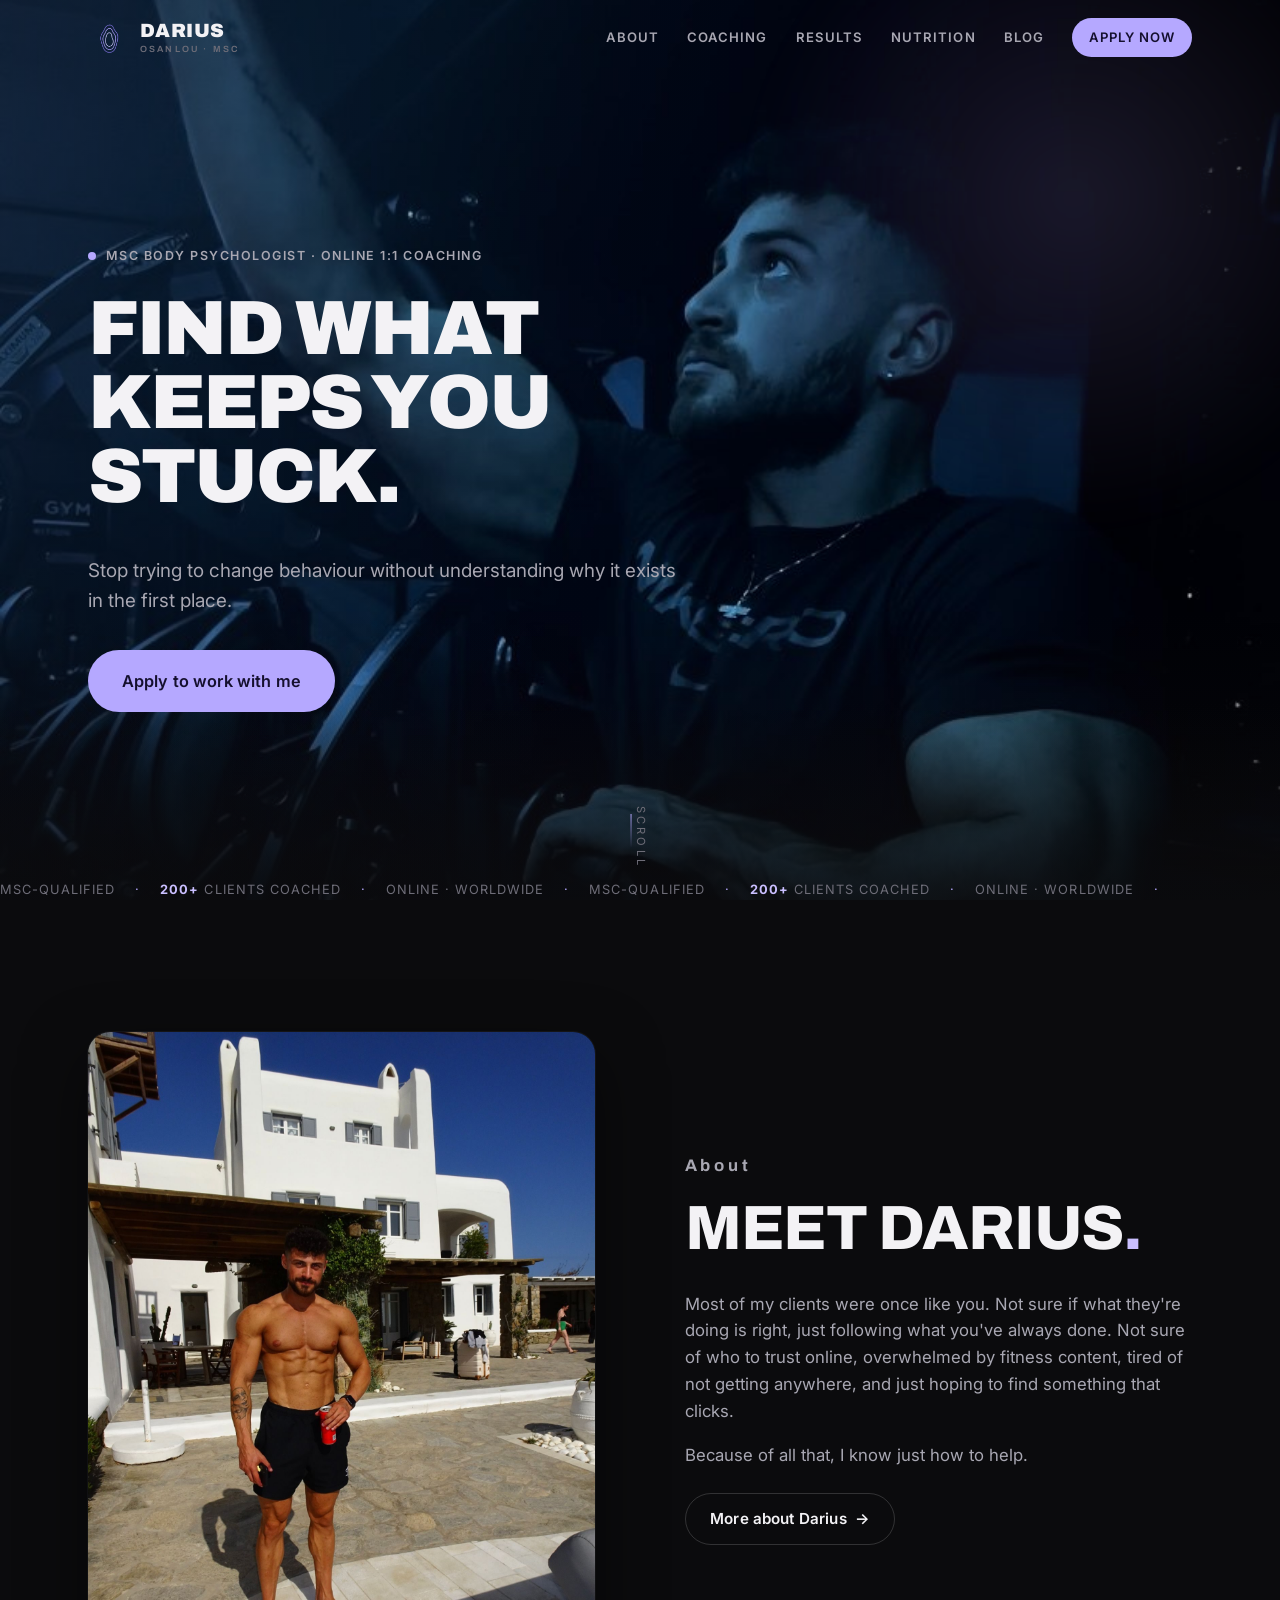
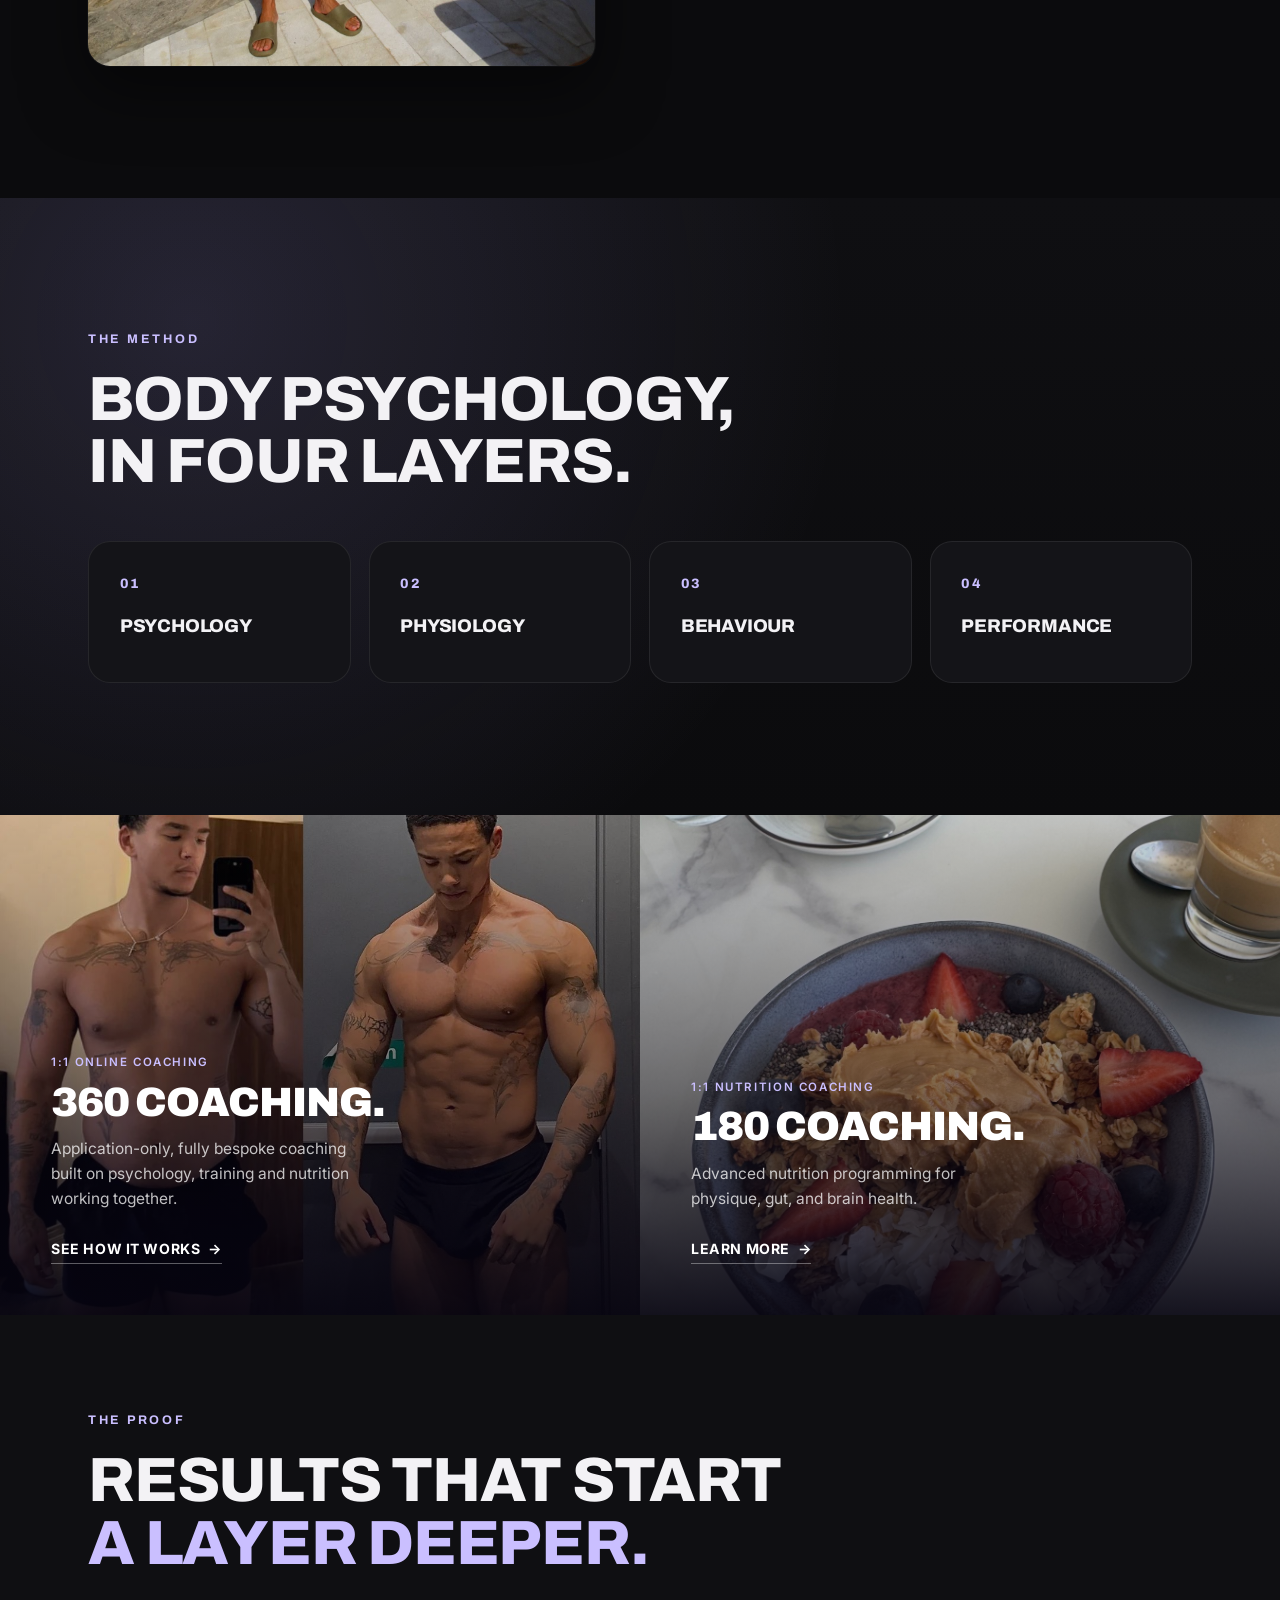
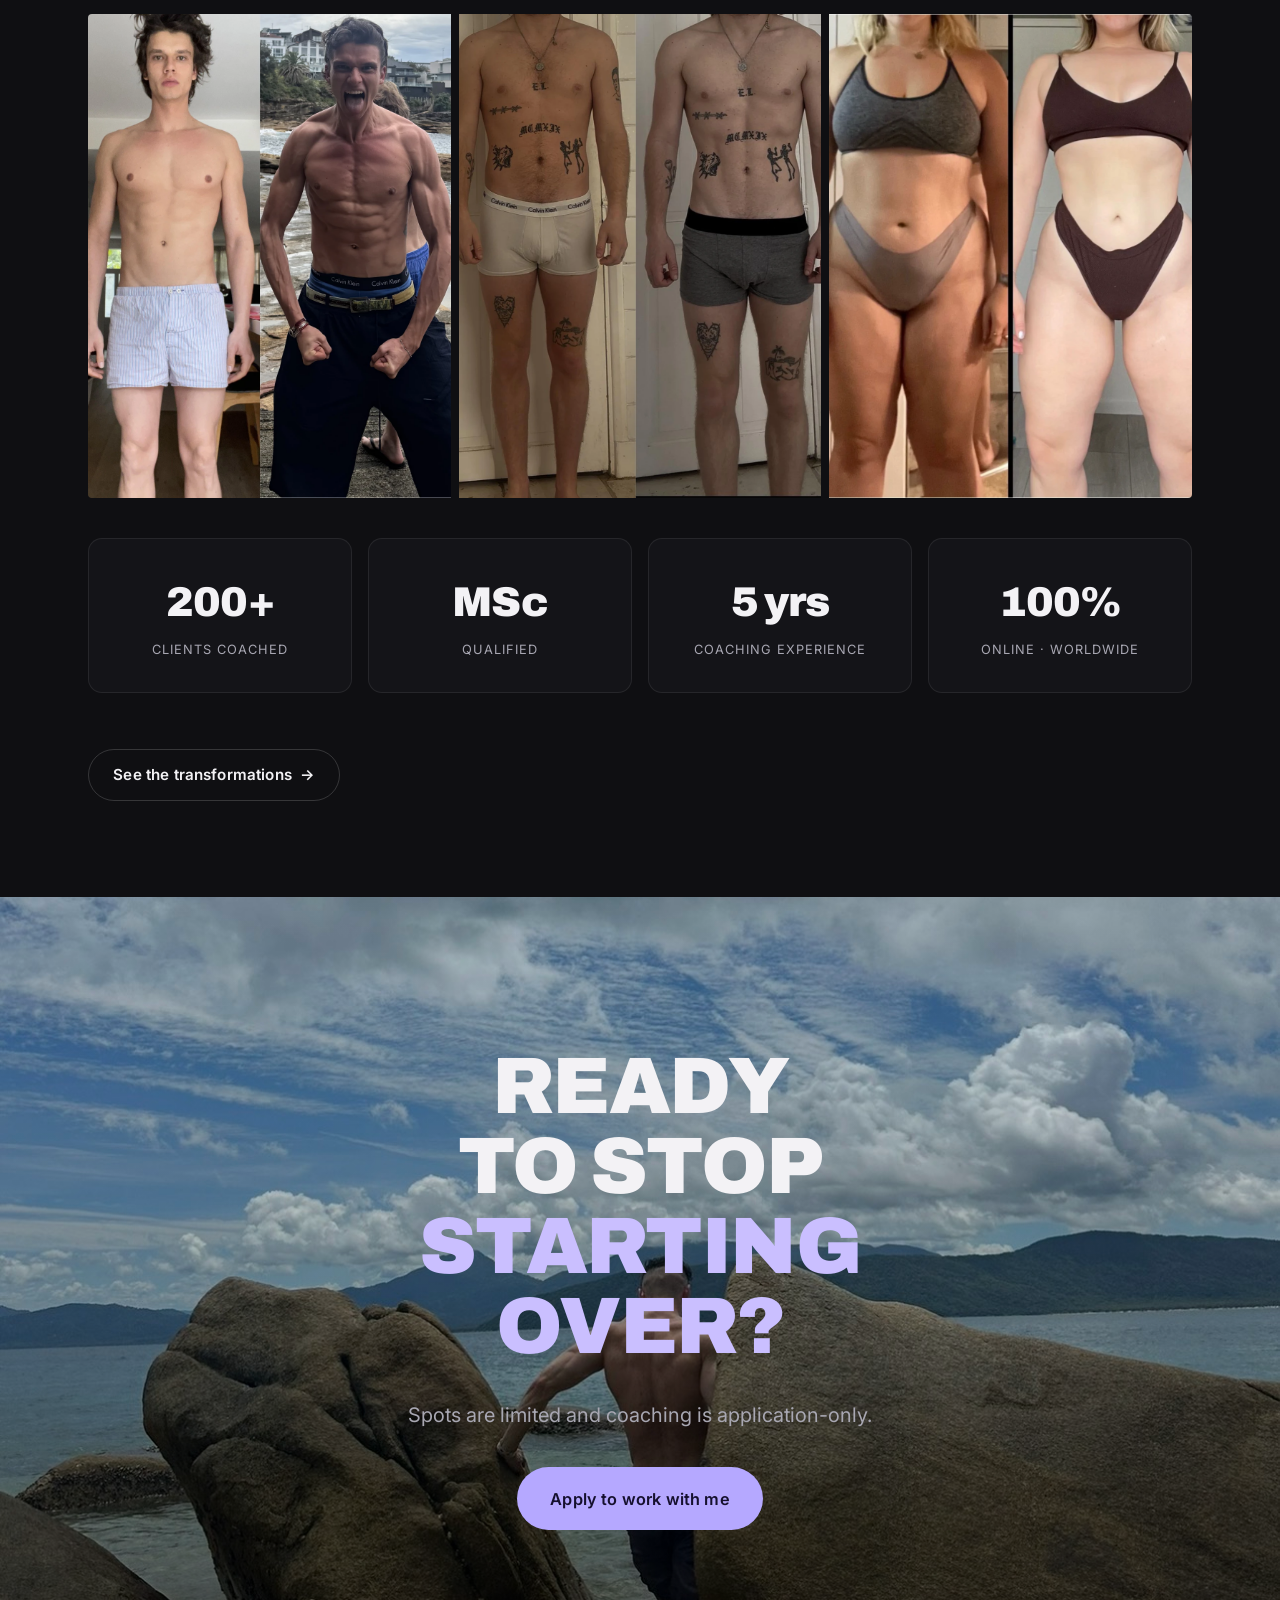
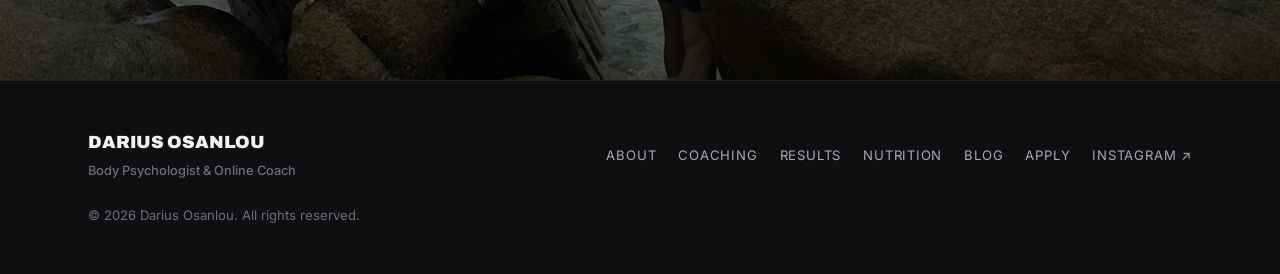
==== index.html @ dd1dae74 "Remove 1.1x scale on hero image to reduce pixelation on desktop" ====
<!DOCTYPE html>
<html lang="en">
<head>
  <meta charset="UTF-8" />
  <meta name="viewport" content="width=device-width, initial-scale=1.0" />
  <title>Darius Osanlou · Body Psychologist &amp; Online Coach</title>
  <meta name="description" content="MSc body psychologist and online 1:1 coach. Stop fighting your body and build one that lasts, using the science of why you do what you do." />
  <link rel="canonical" href="https://www.dariusosanlou.com/" />
  <meta property="og:title" content="Darius Osanlou · Body Psychologist &amp; Online Coach" />
  <meta property="og:description" content="Stop fighting your body. Build one that lasts, with the science of why you do what you do." />
  <meta property="og:type" content="website" />
  <meta property="og:image" content="assets/og-image.jpg" />
  <meta name="theme-color" content="#0b0b0d" />
  <link rel="icon" href="assets/favicon.svg" type="image/svg+xml" />
  <link rel="preconnect" href="https://fonts.googleapis.com" />
  <link rel="preconnect" href="https://fonts.gstatic.com" crossorigin />
  <link href="https://fonts.googleapis.com/css2?family=Archivo:wght@500;600;700;800;900&family=Inter:wght@400;500;600;700&display=swap" rel="stylesheet" />
  <link rel="stylesheet" href="css/styles.css?v=27" />
  <script type="application/ld+json">
  {
    "@context": "https://schema.org",
    "@graph": [
      {
        "@type": "Person",
        "@id": "https://www.dariusosanlou.com/#person",
        "name": "Darius Osanlou",
        "jobTitle": "Body Psychologist & Online Coach",
        "description": "MSc body psychologist and 1:1 online coach combining psychology, training, nutrition and behaviour change to deliver lasting physical transformation.",
        "url": "https://www.dariusosanlou.com/about",
        "image": "https://www.dariusosanlou.com/assets/coaching-portrait.jpg",
        "sameAs": [
          "https://www.instagram.com/darius_osanlou/"
        ],
        "knowsAbout": ["Body Psychology", "Behaviour Change Coaching", "Nutrition Coaching", "Strength Training", "Affective Disorders"],
        "hasCredential": [
          {
            "@type": "EducationalOccupationalCredential",
            "credentialCategory": "degree",
            "name": "MSc Affective Disorders (Distinction)",
            "recognizedBy": {
              "@type": "CollegeOrUniversity",
              "name": "King's College London"
            }
          },
          {
            "@type": "EducationalOccupationalCredential",
            "credentialCategory": "degree",
            "name": "BSc Psychology (2:1)",
            "recognizedBy": {
              "@type": "CollegeOrUniversity",
              "name": "Nottingham Trent University"
            }
          }
        ]
      },
      {
        "@type": "Organization",
        "@id": "https://www.dariusosanlou.com/#organisation",
        "name": "Darius Osanlou",
        "url": "https://www.dariusosanlou.com",
        "logo": "https://www.dariusosanlou.com/assets/favicon.svg",
        "founder": { "@id": "https://www.dariusosanlou.com/#person" },
        "description": "Online 1:1 coaching combining body psychology, training and nutrition. Application-only. Available worldwide.",
        "sameAs": [
          "https://www.instagram.com/darius_osanlou/"
        ],
        "areaServed": {
          "@type": "Place",
          "name": "Worldwide"
        }
      }
    ]
  }
  </script>
  <script src="js/analytics.js"></script>
  <script async src="https://www.googletagmanager.com/gtag/js?id=G-ZBSDD0F71P"></script>
</head>
<body>

  <!-- NAV -->
  <header class="nav" id="nav">
    <div class="container nav__inner">
      <a href="index.html" class="nav__logo"><img src="assets/motif.png" aria-hidden="true" style="width:42px; height:42px; object-fit:contain; opacity:0.92;"><span class="nav__logo-text">DARIUS<span class="nav__logo-sub">OSANLOU · MSc</span></span></a>
      <nav class="nav__links" id="navLinks">

        <a href="about.html">About</a>
        <a href="coaching.html">Coaching</a>
        <a href="results.html">Results</a>
        <a href="nutrition-coaching.html">Nutrition</a>
        <a href="blog/index.html">Blog</a>
        <a href="apply.html" class="btn btn--sm nav__cta">Apply now</a>
      </nav>
      <button class="nav__toggle" id="navToggle" aria-label="Toggle menu" aria-expanded="false"><span></span><span></span><span></span></button>
    </div>
  </header>

  <!-- HERO -->
  <section class="hero" id="top">
    <div class="hero__bg" aria-hidden="true">
      <img src="assets/coaching-band.jpg" alt="" style="width:100%; height:100%; object-fit:cover; object-position:center 30%;" />
      <div class="hero__video-overlay"></div>
    </div>
    <div class="container hero__inner">
      <div class="hero__copy reveal">
        <p class="eyebrow"><span class="eyebrow__dot"></span>MSc Body Psychologist · Online 1:1 Coaching</p>
        <h1 class="hero__title"><span class="hero__line">Find what</span><span class="hero__line"> keeps</span><span class="hero__line"> you</span><span class="hero__line"> stuck.</span></h1>
        <p class="hero__sub">Stop trying to change behaviour without understanding why it exists in the first place.</p>
        <div class="hero__cta">
          <a href="apply.html" class="btn btn--lg">Apply to work with me</a>
        </div>
        <ul class="hero__trust">
          <li>MSc-qualified</li>
          <li><span>200+</span> clients coached</li>
          <li>Online · worldwide</li>
        </ul>
      </div>
    </div>
    <div class="hero__trust-marquee" aria-hidden="true">
      <div class="hero__trust-track">
        <span>MSc-Qualified</span><span class="trust-sep">·</span>
        <span><b>200+</b> clients coached</span><span class="trust-sep">·</span>
        <span>Online · Worldwide</span><span class="trust-sep">·</span>
        <span>MSc-Qualified</span><span class="trust-sep">·</span>
        <span><b>200+</b> clients coached</span><span class="trust-sep">·</span>
        <span>Online · Worldwide</span><span class="trust-sep">·</span>
      </div>
    </div>
    <a href="#coaching" class="hero__scroll" aria-label="Scroll down">Scroll</a>
  </section>


  <!-- ABOUT TEASER -->
  <section class="section">
    <div class="container about__grid about__grid--featured">
      <div class="about__media reveal">
        <img src="assets/darius-mykonos.jpg" alt="Darius Osanlou" class="about-video" style="aspect-ratio:4/5; object-fit:cover; object-position:center top; box-shadow: 0 24px 64px rgba(0,0,0,0.5), 0 0 0 1px rgba(255,255,255,0.05);" />
      </div>
      <div class="about__copy reveal">
        <p class="section__kicker">About</p>
        <h2 class="section__title">Meet Darius<span class="grad">.</span></h2>
        <p>Most of my clients were once like you. Not sure if what they're doing is right, just following what you've always done. Not sure of who to trust online, overwhelmed by fitness content, tired of not getting anywhere, and just hoping to find something that clicks.</p>
        <p>Because of all that, I know just how to help.</p>
        <div style="margin-top:24px;"><a href="about.html" class="btn btn--ghost">More about Darius <span aria-hidden="true">→</span></a></div>
      </div>
    </div>
  </section>


  <!-- METHOD TEASER -->
  <section class="section" style="position:relative; overflow:hidden; background:radial-gradient(circle at 15% 20%, rgba(181,168,255,0.14), transparent 55%), linear-gradient(180deg, var(--bg-2), var(--bg));">
    <div class="container" style="position:relative; z-index:1;">
      <p class="section__kicker reveal">The Method</p>
      <h2 class="section__title reveal">Body psychology, in four layers.</h2>
      <div class="cards" style="margin-top:48px;">
        <article class="card reveal"><span class="card__num">01</span><h3>Psychology</h3></article>
        <article class="card reveal"><span class="card__num">02</span><h3>Physiology</h3></article>
        <article class="card reveal"><span class="card__num">03</span><h3>Behaviour</h3></article>
        <article class="card reveal"><span class="card__num">04</span><h3>Performance</h3></article>
      </div>
    </div>
  </section>

  <!-- SERVICES SPLIT -->
  <div class="services-split" id="coaching" aria-label="Services">

    <a href="coaching.html" class="service-card">
      <div class="service-card__bg" style="background-image:url('assets/coaching-card.jpg'); background-position:center center;"></div>
      <div class="service-card__overlay"></div>
      <div class="service-card__content">
        <span class="service-card__kicker">1:1 Online Coaching</span>
        <h2 class="service-card__title">360 coaching.</h2>
        <p class="service-card__desc">Application-only, fully bespoke coaching built on psychology, training and nutrition working together.</p>
        <span class="service-card__cta">See how it works <span aria-hidden="true">→</span></span>
      </div>
    </a>

    <a href="nutrition-coaching.html" class="service-card">
      <!-- Replace about-band.jpg with a food or nutrition lifestyle photo when available -->
      <div class="service-card__bg" style="background-image:url('assets/nutrition-band.jpg'); background-position: center 40%;"></div>
      <div class="service-card__overlay"></div>
      <div class="service-card__content">
        <span class="service-card__kicker">1:1 Nutrition Coaching</span>
        <h2 class="service-card__title">180 coaching.</h2>
        <p class="service-card__desc">Advanced nutrition programming for physique, gut, and brain health.</p>
        <span class="service-card__cta">Learn more <span aria-hidden="true">→</span></span>
      </div>
    </a>

  </div>

  <!-- RESULTS TEASER -->
  <section class="section section--tight" style="background:var(--bg-2);">
    <div class="container">
      <p class="section__kicker reveal">The Proof</p>
      <h2 class="section__title reveal">Results that start <span class="grad">a layer deeper.</span></h2>
      <div class="reveal" style="display:grid; grid-template-columns:repeat(3,1fr); gap:8px; margin-top:40px; margin-bottom:40px; border-radius:4px; overflow:hidden;">
        <img src="assets/result-2.webp" alt="Client transformation" style="width:100%; aspect-ratio:3/4; object-fit:cover; display:block;" loading="lazy" />
        <img src="assets/result-7.webp" alt="Client transformation" style="width:100%; aspect-ratio:3/4; object-fit:cover; display:block;" loading="lazy" />
        <img src="assets/result-10.webp" alt="Client transformation" style="width:100%; aspect-ratio:3/4; object-fit:cover; display:block;" loading="lazy" />
      </div>
      <div class="stats reveal">
        <div class="stat"><span class="stat__num">200+</span><span class="stat__label">Clients coached</span></div>
        <div class="stat"><span class="stat__num">MSc</span><span class="stat__label">Qualified</span></div>
        <div class="stat"><span class="stat__num">5 yrs</span><span class="stat__label">Coaching experience</span></div>
        <div class="stat"><span class="stat__num">100%</span><span class="stat__label">Online · worldwide</span></div>
      </div>
      <div class="reveal"><a href="results.html" class="btn btn--ghost">See the transformations <span aria-hidden="true">→</span></a></div>
    </div>
  </section>

  <!-- FINAL CTA -->
  <section class="cta" id="apply-cta" style="position:relative; overflow:hidden; background:none;">
    <div aria-hidden="true" style="position:absolute; inset:0; background-image:url('assets/darius-rocks.jpg'); background-size:cover; background-position:center 40%;"></div>
    <div aria-hidden="true" style="position:absolute; inset:0; background:linear-gradient(to top, rgba(0,0,0,0.55) 0%, rgba(0,0,0,0.15) 50%, rgba(0,0,0,0.05) 100%);"></div>
    <div class="container cta__inner reveal" style="position:relative; z-index:1;">
      <h2 class="cta__title">Ready to stop <span class="grad">starting over?</span></h2>
      <p class="cta__sub">Spots are limited and coaching is application-only.</p>
      <a href="apply.html" class="btn btn--lg">Apply to work with me</a>
    </div>
  </section>

  <!-- FOOTER -->
  <footer class="footer">
    <div class="container footer__inner">
      <div class="footer__brand">DARIUS OSANLOU<span>Body Psychologist &amp; Online Coach</span></div>
      <nav class="footer__links">
        <a href="about.html">About</a>
        <a href="coaching.html">Coaching</a>
        <a href="results.html">Results</a>
        <a href="nutrition-coaching.html">Nutrition</a>
        <a href="blog/index.html">Blog</a>
        <a href="apply.html">Apply</a>
        <a href="https://www.instagram.com/darius_osanlou/" target="_blank" rel="noopener noreferrer">Instagram ↗</a>
      </nav>
      <p class="footer__copy">© <span id="year">2026</span> Darius Osanlou. All rights reserved.</p>
    </div>
  </footer>

  <script src="js/main.js"></script>

  <!-- Mobile sticky CTA -->
  <div class="mobile-cta">
    <a href="apply.html" class="btn btn--lg">Apply to work with me</a>
  </div>
</body>
</html>
---- css/styles.css ----
/* =========================================================
   Darius Osanlou. Body Psychologist & Online Coach.
   Dark, editorial, premium. Restrained periwinkle-lilac accent.
   (Colour cues from mattroberts.co.uk + bicepsandbanter.co.uk:
    near-monochrome dark, bold uppercase type, full-bleed photography.)
   ========================================================= */

:root {
  /* Palette: deep near-black, near-monochrome */
  --bg: #0b0b0d;
  --bg-2: #0f0f12;
  --surface: #141418;
  --surface-2: #1b1b21;
  --text: #f3f2f5;
  --text-dim: #a8a7b2;
  --muted: #6e6d78;
  --border: rgba(255, 255, 255, 0.08);
  --border-strong: rgba(255, 255, 255, 0.16);

  /* Accent: light periwinkle-lilac (Darius's brand purple), used sparingly */
  --accent: #b5a8ff;
  --accent-bright: #cabfff;
  --accent-deep: #8170e0;
  --accent-ink: #15102e;   /* dark text on light-lilac surfaces */
  --glow: rgba(181, 168, 255, 0.16);

  /* Type */
  --display: "Archivo", system-ui, sans-serif;
  --body: "Inter", system-ui, sans-serif;

  /* Layout */
  --container: 1200px;
  --gutter: clamp(20px, 5vw, 48px);
  --radius: 14px;
  --radius-lg: 22px;
  --nav-h: 76px;
}

/* ---------- Reset ---------- */
*, *::before, *::after { box-sizing: border-box; margin: 0; padding: 0; }
html { scroll-behavior: smooth; -webkit-text-size-adjust: 100%; }
body {
  font-family: var(--body);
  background: var(--bg);
  color: var(--text);
  line-height: 1.6;
  -webkit-font-smoothing: antialiased;
  overflow-x: hidden;
}
img { max-width: 100%; display: block; }
a { color: inherit; text-decoration: none; }
ul, ol { list-style: none; }
em { font-style: italic; color: var(--text); }
::selection { background: var(--accent); color: var(--accent-ink); }

/* ---------- Utilities ---------- */
.container { width: 100%; max-width: var(--container); margin-inline: auto; padding-inline: var(--gutter); }

/* Accent highlight: solid lilac, NOT a gradient (kept deliberately rare) */
.accent { color: var(--accent-bright); }
.grad { color: var(--accent-bright); }

.strike { position: relative; color: var(--text-dim); white-space: nowrap; }
.strike::after {
  content: ""; position: absolute; left: -2%; right: -2%; top: 54%; height: 0.07em;
  background: var(--accent); transform: rotate(-2.5deg);
}

/* ---------- Buttons ---------- */
.btn {
  display: inline-flex; align-items: center; justify-content: center; gap: 0.55em;
  font-family: var(--body); font-weight: 600; font-size: 0.95rem; letter-spacing: 0.01em;
  color: var(--accent-ink); background: var(--accent);
  padding: 0.85em 1.6em; border-radius: 999px; border: 1px solid transparent;
  cursor: pointer; transition: transform .18s ease, background .2s ease, color .2s ease, border-color .2s ease;
}
.btn:hover { transform: translateY(-2px); background: var(--accent-bright); }
.btn--lg { font-size: 1.02rem; padding: 1.05em 2em; }
.btn--sm { padding: 0.6em 1.2em; font-size: 0.85rem; }
.btn--ghost { background: transparent; border-color: var(--border-strong); color: var(--text); }
.btn--ghost:hover { background: transparent; border-color: var(--accent); color: var(--accent-bright); }

/* ---------- Reveal animation ---------- */
.reveal { opacity: 0; transform: translateY(22px); transition: opacity .7s ease, transform .7s cubic-bezier(.2,.7,.2,1); }
.reveal.is-visible { opacity: 1; transform: none; }
@media (prefers-reduced-motion: reduce) {
  .reveal { opacity: 1; transform: none; transition: none; }
  html { scroll-behavior: auto; }
}

/* ---------- Section primitives ---------- */
.section { padding-block: clamp(72px, 11vw, 132px); position: relative; }
.section--tight { padding-block: clamp(56px, 8vw, 96px); }
.section__kicker {
  font-family: var(--display); font-weight: 700; font-size: 0.78rem; letter-spacing: 0.22em;
  text-transform: uppercase; color: var(--accent-bright); margin-bottom: 18px;
}
.section__title {
  font-family: var(--display); font-weight: 800; line-height: 1.0; letter-spacing: -0.02em;
  text-transform: uppercase;
  font-size: clamp(2rem, 6vw, 3.9rem); text-wrap: balance; margin-bottom: 0.5em;
}
.section__intro { max-width: 60ch; color: var(--text-dim); font-size: clamp(1.02rem, 2vw, 1.18rem); }

/* =========================================================
   NAV
   ========================================================= */
.nav {
  position: fixed; inset: 0 0 auto 0; z-index: 100; height: var(--nav-h);
  display: flex; align-items: center;
  transition: background .3s ease, border-color .3s ease, backdrop-filter .3s ease;
  border-bottom: 1px solid transparent;
}
.nav.is-stuck {
  background: rgba(11, 11, 13, 0.72); backdrop-filter: blur(14px) saturate(140%);
  border-bottom-color: var(--border);
}
.nav__inner { display: flex; align-items: center; justify-content: space-between; width: 100%; }
.nav__logo {
  font-family: var(--display); font-weight: 900; font-size: 1.2rem; letter-spacing: 0.02em;
  text-transform: uppercase; display: flex; flex-direction: row; align-items: center; gap: 10px; line-height: 1;
}
.nav__logo-text { display: flex; flex-direction: column; }
.nav__logo-sub { font-size: 0.56rem; font-weight: 600; letter-spacing: 0.24em; color: var(--muted); margin-top: 5px; }
.nav__links { display: flex; align-items: center; gap: clamp(16px, 2.2vw, 32px); }
.nav__links a {
  font-size: 0.82rem; font-weight: 600; letter-spacing: 0.08em; text-transform: uppercase;
  color: var(--text-dim); transition: color .2s ease;
}
.nav__links a:hover { color: var(--text); }
.nav__links a[aria-current="page"] { color: var(--accent-bright); }
.nav__cta { color: var(--accent-ink) !important; }
.nav__cta[aria-current="page"] { color: var(--accent-ink) !important; }
.nav__toggle { display: none; flex-direction: column; gap: 5px; background: none; border: 0; cursor: pointer; padding: 8px; }
.nav__toggle span { width: 26px; height: 2px; background: var(--text); transition: transform .3s ease, opacity .3s ease; }
.nav.is-open .nav__toggle span:nth-child(1) { transform: translateY(7px) rotate(45deg); }
.nav.is-open .nav__toggle span:nth-child(2) { opacity: 0; }
.nav.is-open .nav__toggle span:nth-child(3) { transform: translateY(-7px) rotate(-45deg); }

/* =========================================================
   HERO (home)
   ========================================================= */
.hero { position: relative; min-height: 100svh; display: flex; align-items: flex-start; padding-top: calc(var(--nav-h) + clamp(48px, 7vw, 96px)); overflow: hidden; }
.hero__bg { position: absolute; inset: 0; z-index: 0; }
.hero__bg::before {
  content: ""; position: absolute; width: 60vw; height: 60vw; max-width: 720px; max-height: 720px;
  top: -18%; right: -12%; border-radius: 50%;
  background: radial-gradient(circle, rgba(181,168,255,0.14), transparent 64%);
  filter: blur(20px);
}
.hero__bg::after {
  content: ""; position: absolute; inset: 0;
  background: linear-gradient(180deg, transparent 78%, rgba(11,11,13,0.75));
}
.hero__inner {
  position: relative; z-index: 1;
  display: grid; grid-template-columns: 1.15fr 0.85fr; gap: clamp(32px, 5vw, 64px); align-items: center;
  padding-block: clamp(40px, 6vw, 80px);
}
.eyebrow { display: inline-flex; align-items: center; gap: 10px; font-size: 0.78rem; font-weight: 600;
  letter-spacing: 0.12em; color: var(--text-dim); text-transform: uppercase; margin-bottom: 26px; }
.eyebrow__dot { width: 8px; height: 8px; border-radius: 50%; background: var(--accent); }
.hero__title {
  font-family: var(--display); font-weight: 900; letter-spacing: -0.025em; line-height: 0.96;
  text-transform: uppercase;
  font-size: clamp(2.3rem, 6vw, 5rem); text-wrap: balance; margin-bottom: 0.55em;
}
.hero__sub { max-width: 52ch; color: var(--text-dim); font-size: clamp(1.02rem, 1.6vw, 1.18rem); margin-bottom: 34px; text-transform: none; }
.hero__cta { display: flex; flex-wrap: wrap; gap: 14px; margin-bottom: 38px; }
.hero__trust {
  display: flex; flex-wrap: wrap; gap: 14px 26px; align-items: center;
  font-size: 0.82rem; color: var(--muted); text-transform: uppercase; letter-spacing: 0.08em;
}
.hero__trust li { display: flex; align-items: center; gap: 8px; }
.hero__trust span { color: var(--accent-bright); font-weight: 700; }
.hero__scroll {
  position: absolute; bottom: 22px; left: 50%; transform: translateX(-50%); z-index: 2;
  font-size: 0.7rem; letter-spacing: 0.28em; text-transform: uppercase; color: var(--muted);
  writing-mode: vertical-rl; padding: 10px;
}
.hero__scroll::after { content: ""; display: block; width: 1px; height: 34px; margin: 8px auto 0; background: linear-gradient(var(--accent), transparent); }

/* =========================================================
   PAGE HERO (inner pages)
   ========================================================= */
.page-hero { position: relative; overflow: hidden; padding-top: calc(var(--nav-h) + clamp(56px, 9vw, 104px)); padding-bottom: clamp(40px, 6vw, 80px); }
.page-hero::before {
  content: ""; position: absolute; width: 52vw; height: 52vw; max-width: 640px; max-height: 640px;
  top: -22%; right: -10%; border-radius: 50%;
  background: radial-gradient(circle, rgba(181,168,255,0.12), transparent 64%); filter: blur(16px);
}
.page-hero__inner { position: relative; z-index: 1; max-width: 22ch; }
.page-hero--wide .page-hero__inner { max-width: 18ch; }
.page-hero h1 {
  font-family: var(--display); font-weight: 900; text-transform: uppercase; letter-spacing: -0.025em; line-height: 0.95;
  font-size: clamp(2.6rem, 8vw, 6rem); margin-bottom: 0.3em; text-wrap: balance;
}
.page-hero__lead { max-width: 58ch; color: var(--text-dim); font-size: clamp(1.05rem, 2vw, 1.28rem); }

/* =========================================================
   FULL-BLEED IMAGE BAND (editorial photography)
   ========================================================= */
.band-image { position: relative; width: 100%; aspect-ratio: 16/7; min-height: 280px; overflow: hidden; }
.band-image img { width: 100%; height: 100%; object-fit: cover; object-position: center 50%; display: block; }
.band-image .img-slot { height: 100%; border-radius: 0; border-left: 0; border-right: 0; }
@media (max-width: 700px) { .band-image { aspect-ratio: 4/3; } }

/* Liam photo */
.about__liam-photo { float: right; width: 160px; border-radius: var(--radius); opacity: 0.88; box-shadow: 0 8px 28px rgba(0,0,0,0.5); margin: 4px 0 12px 20px; }
@media (max-width: 600px) { .about__liam-photo { width: 120px; } }

/* =========================================================
   IMAGE SLOTS (placeholders until real assets dropped in)
   ========================================================= */
.img-slot {
  position: relative; min-width: 0; width: 100%; border-radius: var(--radius-lg); overflow: hidden;
  background: linear-gradient(135deg, var(--surface), var(--bg-2));
  border: 1px dashed var(--border-strong);
  display: grid; place-items: center; min-height: 220px;
  background-size: cover; background-position: center;
}
.img-slot::before {
  content: ""; position: absolute; inset: 0;
  background: radial-gradient(circle at 72% 22%, rgba(181,168,255,0.12), transparent 62%);
  pointer-events: none;
}
.img-slot__label { position: relative; text-align: center; color: var(--text-dim); font-size: 0.85rem; line-height: 1.5; padding: 16px; }
.img-slot__label code { display: inline-block; margin-top: 6px; font-size: 0.78rem; color: var(--accent-bright);
  background: rgba(181,168,255,0.12); padding: 3px 8px; border-radius: 6px; }
.img-slot--hero { aspect-ratio: 4/5; min-height: 380px; box-shadow: 0 40px 80px -34px rgba(0,0,0,0.7), 0 0 0 1px var(--border); }
.img-slot--coaching { aspect-ratio: 5/4; min-height: 300px; }
.img-slot--about { aspect-ratio: 4/5; min-height: 420px; }
.img-slot--result { aspect-ratio: 3/4; min-height: 260px; border-radius: var(--radius); }

/* =========================================================
   MARQUEE
   ========================================================= */
.marquee { overflow: hidden; border-block: 1px solid var(--border); background: var(--bg-2); padding-block: 20px; }
.marquee__track { display: flex; gap: 28px; align-items: center; width: max-content; animation: scroll 30s linear infinite; }
.marquee__track span { font-family: var(--display); font-weight: 800; font-size: clamp(1.1rem, 2.4vw, 1.7rem);
  text-transform: uppercase; letter-spacing: 0.01em; color: var(--text); white-space: nowrap; }
.marquee__track .dot { color: var(--accent); }
@keyframes scroll { to { transform: translateX(-50%); } }
@media (prefers-reduced-motion: reduce) { .marquee__track { animation: none; } }

/* Trust marquee — absolutely positioned at elbow level on both desktop and mobile */
.hero__trust { display: none; }
.hero__trust-marquee { display: block; overflow: hidden; position: absolute; left: 0; right: 0; bottom: 0; margin-top: 0; }
.hero__trust-track {
  display: flex; gap: 20px; align-items: center; width: max-content;
  animation: scroll 16s linear infinite;
  font-size: 0.8rem; color: var(--muted); text-transform: uppercase; letter-spacing: 0.08em; white-space: nowrap;
}
.hero__trust-track b { color: var(--accent-bright); font-weight: 700; }
.hero__trust-track .trust-sep { color: var(--accent); }
.mobile-cta { display: none; }

/* =========================================================
   PROBLEM
   ========================================================= */
.problem__grid { display: grid; grid-template-columns: 1.4fr 1fr; gap: clamp(32px, 5vw, 72px); align-items: start; margin-top: 14px; }
.problem__lead p { font-size: clamp(1.1rem, 2vw, 1.4rem); color: var(--text); margin-bottom: 1em; max-width: 42ch; text-transform: none; }
.problem__lead strong { color: var(--text); }
.problem__myths { display: flex; flex-direction: column; gap: 12px; padding: clamp(24px, 3vw, 34px);
  background: var(--surface); border: 1px solid var(--border); border-radius: var(--radius-lg); }
.problem__myths li { display: flex; align-items: center; gap: 14px; font-weight: 500; color: var(--text-dim);
  padding-block: 10px; border-bottom: 1px solid var(--border); }
.problem__myths li:last-child { border-bottom: 0; }
.problem__myths span { color: var(--accent-bright); font-weight: 800; font-size: 1.05rem; }

/* =========================================================
   METHOD: cards
   ========================================================= */
.cards { display: grid; grid-template-columns: repeat(4, 1fr); gap: 18px; }
.cards--3 { grid-template-columns: repeat(3, 1fr); }
.card {
  position: relative; padding: clamp(24px, 2.4vw, 34px); background: var(--surface);
  border: 1px solid var(--border); border-radius: var(--radius-lg); overflow: hidden;
  transition: transform .25s ease, border-color .25s ease, background .25s ease;
}
.card::before { content: ""; position: absolute; inset: 0; border-radius: inherit; padding: 1px;
  background: linear-gradient(160deg, var(--accent), transparent 42%);
  -webkit-mask: linear-gradient(#000 0 0) content-box, linear-gradient(#000 0 0);
  -webkit-mask-composite: xor; mask-composite: exclude; opacity: 0; transition: opacity .25s ease; }
.card:hover { transform: translateY(-6px); border-color: transparent; background: var(--surface-2); }
.card:hover::before { opacity: 1; }
.card__num { font-family: var(--display); font-weight: 800; font-size: 0.85rem; color: var(--accent-bright);
  letter-spacing: 0.1em; display: block; margin-bottom: 18px; }
.card h3 { font-family: var(--display); font-weight: 800; font-size: 1.15rem; margin-bottom: 10px; letter-spacing: -0.01em; text-transform: uppercase; }
.card p { color: var(--text-dim); font-size: 0.98rem; }

/* =========================================================
   COACHING / OFFER
   ========================================================= */
.coaching__head { display: grid; grid-template-columns: 1.1fr 0.9fr; gap: clamp(32px, 5vw, 64px); align-items: center; margin-bottom: clamp(40px, 5vw, 64px); }
.coaching__body { display: grid; grid-template-columns: 1fr 1fr; gap: clamp(28px, 4vw, 56px); }
.coaching__includes h3, .coaching__how h3 {
  font-family: var(--display); font-weight: 800; font-size: 1.25rem; margin-bottom: 22px; text-transform: uppercase;
  padding-bottom: 14px; border-bottom: 1px solid var(--border);
}
.ticklist li { position: relative; padding: 12px 0 12px 34px; color: var(--text-dim); border-bottom: 1px solid var(--border); text-wrap: pretty; }
.ticklist li:last-child { border-bottom: 0; }
.ticklist li::before { content: "✓"; position: absolute; left: 0; top: 11px; width: 22px; height: 22px;
  display: grid; place-items: center; font-size: 0.72rem; font-weight: 800; color: var(--accent-ink);
  background: var(--accent); border-radius: 50%; }
.steps { display: flex; flex-direction: column; gap: 18px; }
.steps li { display: flex; gap: 16px; align-items: flex-start; }
.steps li > span { flex: none; width: 40px; height: 40px; display: grid; place-items: center; border-radius: 50%;
  font-family: var(--display); font-weight: 800; color: var(--accent-bright);
  background: rgba(181,168,255,0.1); border: 1px solid var(--border-strong); }
.steps strong { display: block; font-size: 1.05rem; margin-bottom: 2px; }
.steps p { color: var(--text-dim); font-size: 0.95rem; text-transform: none; text-wrap: pretty; }
.coaching__cta {
  margin-top: clamp(40px, 5vw, 64px); display: flex; flex-wrap: wrap; gap: 28px; align-items: center; justify-content: space-between;
  padding: clamp(28px, 3.5vw, 44px); border-radius: var(--radius-lg);
  background: var(--surface); border: 1px solid var(--border-strong);
}
.coaching__price { display: flex; flex-direction: column; gap: 4px; }
.coaching__price-label { font-size: 0.74rem; letter-spacing: 0.18em; text-transform: uppercase; color: var(--muted); }
.coaching__price-value { font-family: var(--display); font-weight: 800; font-size: clamp(2rem, 4vw, 2.8rem); line-height: 1; }
.coaching__price-value span { font-size: 1rem; color: var(--text-dim); font-weight: 600; }
.coaching__price-note { font-size: 0.85rem; color: var(--accent-bright); margin-top: 6px; }

/* coaching why-section: text + portrait sidebar */
.coaching__why { display: grid; grid-template-columns: 1fr 0.7fr; gap: clamp(40px, 6vw, 80px); align-items: start; }
.coaching__why-photo { position: sticky; top: 100px; border-radius: var(--radius-lg); overflow: hidden; }
.coaching__why-photo img { width: 100%; height: auto; display: block; }
.coaching__comp { margin-top: 28px; border-radius: var(--radius); overflow: hidden; opacity: 0.9; }
.coaching__comp img { width: 100%; height: auto; display: block; }
.coaching__comp-caption { font-size: 0.78rem; color: var(--muted); letter-spacing: 0.1em; text-transform: uppercase; margin-top: 8px; }
@media (max-width: 860px) {
  .coaching__why { grid-template-columns: 1fr; }
  .coaching__why-photo { position: static; max-width: 340px; }
  .coaching__comp { max-width: 340px; }
}

/* who it's for / not for */
.fortwo { display: grid; grid-template-columns: 1fr 1fr; gap: 18px; margin-top: 18px; }
.fortwo > div { padding: clamp(24px, 3vw, 34px); background: var(--surface); border: 1px solid var(--border); border-radius: var(--radius-lg); }
.fortwo h3 { font-family: var(--display); font-weight: 800; text-transform: uppercase; font-size: 1.1rem; margin-bottom: 16px; }
.fortwo ul li { padding: 9px 0 9px 28px; position: relative; color: var(--text-dim); }
.fortwo ul li::before { position: absolute; left: 0; top: 8px; font-weight: 800; }
.fortwo .yes li::before { content: "✓"; color: var(--accent-bright); }
.fortwo .no li::before { content: "✕"; color: var(--muted); }

/* =========================================================
   RESULTS
   ========================================================= */
.stats { display: grid; grid-template-columns: repeat(4, 1fr); gap: 16px; margin: 40px 0 56px; }
.stat { padding: clamp(22px, 2.4vw, 32px); text-align: center; background: var(--surface);
  border: 1px solid var(--border); border-radius: var(--radius); }
.stat__num { font-family: var(--display); font-weight: 900; font-size: clamp(1.8rem, 4vw, 2.6rem); display: block;
  letter-spacing: -0.02em; color: var(--text); }
.stat__label { font-size: 0.8rem; color: var(--text-dim); text-transform: uppercase; letter-spacing: 0.08em; }
.transforms { display: grid; grid-template-columns: repeat(3, 1fr); gap: 18px; margin-bottom: 48px; }
.transform img { width: 100%; height: auto; border-radius: var(--radius); display: block; }
.transform figcaption { margin-top: 14px; font-size: 0.92rem; color: var(--text-dim); }
.testimonials { display: grid; grid-template-columns: 1fr 1fr; gap: 18px; }
.screenshots { display: grid; grid-template-columns: repeat(4, 1fr); gap: 16px; align-items: start; }
.screenshot-img { width: 100%; border-radius: var(--radius-lg); box-shadow: 0 8px 32px rgba(0,0,0,0.45); border: 1px solid var(--border); }
.testimonial { padding: clamp(26px, 3vw, 38px); background: var(--surface); border: 1px solid var(--border);
  border-radius: var(--radius-lg); position: relative; }
.testimonial::before { content: "\201C"; position: absolute; top: 6px; left: 20px; font-family: var(--display);
  font-size: 4rem; color: var(--accent); opacity: 0.28; line-height: 1; }
.testimonial p { font-size: 1.08rem; margin-bottom: 16px; position: relative; }
.testimonial cite { color: var(--accent-bright); font-style: normal; font-weight: 600; font-size: 0.9rem; }

/* =========================================================
   ABOUT
   ========================================================= */
.about__grid { display: grid; grid-template-columns: 0.85fr 1.15fr; gap: clamp(32px, 5vw, 72px); align-items: start; }
.about__grid--featured { grid-template-columns: 1fr 1fr; gap: clamp(48px, 7vw, 96px); align-items: center; }
.about__media { position: sticky; top: 100px; }
.about-video { width: 100%; aspect-ratio: 4/5; object-fit: cover; border-radius: var(--radius-lg); display: block; }
.about__copy p { color: var(--text-dim); margin-bottom: 1em; font-size: 1.05rem; max-width: 56ch; text-transform: none; }
.about__copy strong { color: var(--text); }
.about__liam { border-left: 3px solid var(--accent); padding-left: 20px; margin: 1.6em 0; }
.about__liam p { color: var(--text); }
.creds { margin-top: 24px; display: flex; flex-direction: column; gap: 10px; }
.creds li { position: relative; padding-left: 26px; color: var(--text); }
.creds li::before { content: ""; position: absolute; left: 0; top: 9px; width: 11px; height: 11px; border-radius: 50%; background: var(--accent); }

/* ---------- Credentials list ---------- */
.credentials { display: flex; flex-direction: column; margin-top: 12px; }
.credential {
  display: flex; align-items: baseline; justify-content: space-between; gap: 24px;
  padding: 20px 0; border-bottom: 1px solid var(--border);
}
.credentials li:first-child { border-top: 1px solid var(--border); }
.credential__left { display: flex; flex-direction: column; gap: 4px; }
.credential__qual {
  font-family: var(--display); font-weight: 700; font-size: 1.05rem;
  letter-spacing: -0.01em; color: var(--text); text-transform: uppercase;
}
.credential__inst { font-size: 0.9rem; color: var(--text-dim); }
.credential__grade {
  flex-shrink: 0; font-family: var(--display); font-weight: 700; font-size: 0.72rem;
  letter-spacing: 0.14em; text-transform: uppercase; color: var(--accent-bright);
  background: rgba(181,168,255,0.1); border: 1px solid rgba(181,168,255,0.22);
  padding: 4px 12px; border-radius: 999px; white-space: nowrap;
}
@media (max-width: 600px) {
  .credential { flex-direction: column; align-items: flex-start; gap: 10px; }
}

/* =========================================================
   FAQ
   ========================================================= */
.faq__list { margin-top: 36px; max-width: 820px; }
.faq__item { border-bottom: 1px solid var(--border); }
.faq__item summary { cursor: pointer; list-style: none; padding: 22px 44px 22px 0; position: relative;
  font-family: var(--display); font-weight: 700; font-size: clamp(1.05rem, 2vw, 1.3rem); text-transform: uppercase; letter-spacing: -0.01em; }
.faq__item summary::-webkit-details-marker { display: none; }
.faq__item summary::after { content: "+"; position: absolute; right: 4px; top: 50%; transform: translateY(-50%);
  font-size: 1.6rem; color: var(--accent-bright); transition: transform .25s ease; }
.faq__item[open] summary::after { transform: translateY(-50%) rotate(45deg); }
.faq__item p { color: var(--text-dim); padding-bottom: 22px; max-width: 68ch; text-transform: none; }

/* =========================================================
   APPLY FORM
   ========================================================= */
.applyform { display: grid; grid-template-columns: 1fr 1fr; gap: clamp(28px, 4vw, 56px); margin-top: 8px; }
.applyform__intro p { color: var(--text-dim); margin-bottom: 1em; font-size: 1.05rem; max-width: 46ch; text-transform: none; }
.field { display: flex; flex-direction: column; gap: 8px; margin-bottom: 18px; }
.field label { font-size: 0.82rem; text-transform: uppercase; letter-spacing: 0.08em; color: var(--text-dim); }
.field input, .field textarea, .field select {
  font-family: var(--body); font-size: 1rem; color: var(--text); background: var(--surface);
  border: 1px solid var(--border-strong); border-radius: 12px; padding: 0.85em 1em; width: 100%;
  transition: border-color .2s ease;
}
.field input:focus, .field textarea:focus, .field select:focus { outline: none; border-color: var(--accent); }
.field textarea { resize: vertical; min-height: 120px; }
.form-note { font-size: 0.85rem; color: var(--muted); margin-top: 8px; }

/* =========================================================
   FINAL CTA
   ========================================================= */
.cta { padding-block: clamp(80px, 12vw, 150px); position: relative; overflow: hidden;
  background: radial-gradient(circle at 50% -10%, rgba(129,112,224,0.16), transparent 55%), var(--bg); text-align: center; }
.cta__inner { max-width: 760px; }
.cta__title { font-family: var(--display); font-weight: 900; letter-spacing: -0.02em; line-height: 1.0; text-transform: uppercase;
  font-size: clamp(2.4rem, 7vw, 5rem); margin-bottom: 0.4em; text-wrap: balance; }
.cta__sub { color: var(--text-dim); font-size: clamp(1.05rem, 2vw, 1.25rem); max-width: 52ch; margin: 0 auto 36px; }
.cta__alt { margin-top: 22px; color: var(--muted); font-size: 0.95rem; }
.cta__alt a { color: var(--accent-bright); font-weight: 600; }

/* =========================================================
   FOOTER
   ========================================================= */
.footer { background: var(--bg-2); border-top: 1px solid var(--border); padding-block: 48px; }
.footer__inner { display: flex; flex-wrap: wrap; gap: 24px; align-items: center; justify-content: space-between; }
.footer__brand { font-family: var(--display); font-weight: 900; font-size: 1.1rem; text-transform: uppercase; display: flex; flex-direction: column; }
.footer__brand span { font-family: var(--body); font-weight: 500; font-size: 0.8rem; color: var(--muted); margin-top: 4px; text-transform: none; }
.footer__links { display: flex; flex-wrap: wrap; gap: 22px; }
.footer__links a { font-size: 0.82rem; color: var(--text-dim); text-transform: uppercase; letter-spacing: 0.06em; transition: color .2s; }
.footer__links a:hover { color: var(--accent-bright); }
.footer__copy { font-size: 0.82rem; color: var(--muted); width: 100%; }

/* =========================================================
   BLOG
   ========================================================= */
.blog-grid { display: grid; grid-template-columns: repeat(3, 1fr); gap: 28px; }
.blog-card { background: var(--surface); border: 1px solid var(--border); border-radius: 12px; padding: 28px; display: flex; flex-direction: column; gap: 12px; transition: border-color .2s; overflow: hidden; }
.blog-card__thumb { margin: -28px -28px 16px -28px; aspect-ratio: 16/9; overflow: hidden; }
.blog-card__thumb img { width: 100%; height: 100%; object-fit: cover; display: block; transition: transform .4s ease; }
.blog-card:hover .blog-card__thumb img { transform: scale(1.03); }
.blog-card:hover { border-color: var(--border-strong); }
.blog-card__meta { display: flex; align-items: center; gap: 12px; }
.blog-card__cat { font-size: 0.72rem; font-weight: 700; text-transform: uppercase; letter-spacing: 0.12em; color: var(--accent-bright); background: rgba(181,168,255,0.1); border: 1px solid rgba(181,168,255,0.22); padding: 3px 10px; border-radius: 999px; }
.blog-card__date { font-size: 0.78rem; color: var(--muted); }
.blog-card__title { font-family: var(--display); font-weight: 800; font-size: 1.1rem; line-height: 1.25; letter-spacing: -0.02em; }
.blog-card__title a { color: var(--text); text-decoration: none; }
.blog-card__title a:hover { color: var(--accent-bright); }
.blog-card__excerpt { font-size: 0.9rem; color: var(--text-dim); line-height: 1.6; flex: 1; }
.blog-card__link { font-size: 0.85rem; font-weight: 600; color: var(--accent-bright); text-decoration: none; margin-top: auto; }
.blog-card__link:hover { text-decoration: underline; }
.blog-empty { grid-column: 1 / -1; padding: 60px 0; text-align: center; color: var(--text-dim); font-size: 1rem; }
.blog-empty a { color: var(--accent-bright); }

/* =========================================================
   ARTICLE
   ========================================================= */
.article-meta { display: flex; align-items: center; gap: 10px; flex-wrap: wrap; }
.article-meta__author { font-weight: 600; font-size: 0.9rem; color: var(--text); }
.article-meta__sep { color: var(--muted); }
.article-meta__date, .article-meta__read { font-size: 0.85rem; color: var(--text-dim); }
.article-body { max-width: 68ch; }
.article-lead { font-size: 1.2rem; line-height: 1.7; color: var(--text); font-weight: 500; margin-bottom: 2rem; }
.article-body h2 { font-family: var(--display); font-weight: 800; font-size: 1.4rem; letter-spacing: -0.02em; color: var(--text); margin: 2.5rem 0 1rem; }
.article-body p { font-size: 1rem; line-height: 1.8; color: var(--text-dim); margin-bottom: 1.2rem; }
.article-body p:last-child { margin-bottom: 0; }
.article-author { display: flex; gap: 24px; align-items: flex-start; padding: 32px; background: var(--surface); border: 1px solid var(--border); border-radius: 12px; }
.article-author__photo { width: 72px; height: 72px; border-radius: 50%; object-fit: cover; flex-shrink: 0; }
.article-author__copy { display: flex; flex-direction: column; gap: 8px; }
.article-author__copy strong { font-size: 0.95rem; color: var(--text); }
.article-author__copy p { font-size: 0.88rem; color: var(--text-dim); line-height: 1.6; margin: 0; }
.article-author__copy a { font-size: 0.85rem; }
@media (max-width: 600px) {
  .article-author { flex-direction: column; }
  .article-lead { font-size: 1.05rem; }
  .article-body h2 { font-size: 1.2rem; }
  .blog-grid { grid-template-columns: 1fr; }
}

/* =========================================================
   RESPONSIVE
   ========================================================= */
@media (max-width: 900px) {
  .nav__links {
    position: fixed; inset: var(--nav-h) 0 auto 0; flex-direction: column; align-items: flex-start;
    gap: 0; padding: 16px var(--gutter) 28px; background: rgba(11,11,13,0.97); backdrop-filter: blur(14px);
    border-bottom: 1px solid var(--border); transform: translateY(-120%); transition: transform .35s cubic-bezier(.2,.7,.2,1);
    visibility: hidden;
  }
  .nav.is-open .nav__links { transform: translateY(0); visibility: visible; }
  .nav__links a { width: 100%; padding: 15px 0; border-bottom: 1px solid var(--border); font-size: 0.95rem; }
  .nav__cta { margin-top: 14px; align-self: stretch; justify-content: center; border-bottom: 0 !important; }
  .nav__toggle { display: flex; }

  .hero__inner { grid-template-columns: 1fr; }
  .hero__media { order: -1; max-width: 420px; }
  .hero__scroll { display: none; }

  .problem__grid { grid-template-columns: 1fr; }
  .cards, .cards--3 { grid-template-columns: repeat(2, 1fr); }
  .coaching__head, .coaching__body { grid-template-columns: 1fr; }
  .fortwo { grid-template-columns: 1fr; }
  .about__grid { grid-template-columns: 1fr; }
  .about__grid--featured { grid-template-columns: 1fr; }
  .about__media { position: static; max-width: 380px; }
  .about__grid--featured .about__media { max-width: none; }
  .about-video { aspect-ratio: 4/5; }
  .stats { grid-template-columns: repeat(2, 1fr); }
  .transforms { grid-template-columns: repeat(2, 1fr); }
  .testimonials { grid-template-columns: 1fr; }
  .screenshots { grid-template-columns: repeat(2, 1fr); }
  .applyform { grid-template-columns: 1fr; }
  .coaching__cta { flex-direction: column; align-items: stretch; text-align: center; }
  .coaching__cta .btn { width: 100%; }
}

@media (max-width: 520px) {
  /* Hero: full-screen image, content pinned to bottom */
  .hero { min-height: 85svh; align-items: flex-start; padding-top: calc(var(--nav-h) + 32px); padding-bottom: 52px; }
  .hero__bg::after { background: linear-gradient(180deg, transparent 55%, rgba(11,11,13,0.5) 85%, rgba(11,11,13,0.75) 100%); }
  .hero .hero__bg img { object-position: center 30% !important; }
  .hero__inner { padding-block: 0; min-width: 0; }
  .hero__copy { text-align: left; min-width: 0; }
  .eyebrow { font-size: 0.65rem; letter-spacing: 0.07em; }
  .hero__title { text-wrap: unset; overflow-wrap: break-word; font-size: clamp(1.75rem, 8.5vw, 2.3rem); }
  .hero__line { display: block; }
  .hero__sub { font-size: 0.95rem; max-width: 100%; overflow-wrap: break-word; }

  .cards, .cards--3 { grid-template-columns: 1fr; }
  .transforms { grid-template-columns: 1fr; }
  .stats { grid-template-columns: 1fr 1fr; }
  .screenshots { grid-template-columns: repeat(2, 1fr); }

  .hero__cta { display: none; }
  .hero__trust { display: none; }
  .hero__trust-marquee { display: block; position: absolute; left: 0; right: 0; bottom: 0; margin-top: 0; }

  .mobile-cta {
    display: block;
    position: fixed; bottom: 0; left: 0; right: 0;
    padding: 12px 16px;
    padding-bottom: calc(12px + env(safe-area-inset-bottom));
    background: rgba(11,11,13,0.88);
    backdrop-filter: blur(16px);
    -webkit-backdrop-filter: blur(16px);
    border-top: 1px solid var(--border);
    z-index: 200;
  }
  .mobile-cta .btn { display: block; width: 100%; text-align: center; }

  /* Typography */
  .section__title { overflow-wrap: break-word; }
  .page-hero h1 { font-size: clamp(1.9rem, 8vw, 6rem); overflow-wrap: break-word; }
  .service-card__title { font-size: 1.7rem; }

  /* Footer */
  .footer__links { gap: 14px; }
}

/* =========================================================
   HERO — VIDEO BACKGROUND + PORTRAIT
   ========================================================= */
.hero__video {
  position: absolute; inset: 0; width: 100%; height: 100%;
  object-fit: cover; opacity: 0.13; pointer-events: none;
}
.hero__video-overlay {
  position: absolute; inset: 0;
  background: linear-gradient(105deg, rgba(11,11,13,0.55) 0%, transparent 50%),
              linear-gradient(180deg, transparent 68%, rgba(11,11,13,0.6) 100%);
}
.hero__portrait {
  width: 100%; border-radius: var(--radius-lg);
  box-shadow: 0 40px 80px -34px rgba(0,0,0,0.7), 0 0 0 1px var(--border);
  aspect-ratio: 4/5; object-fit: cover; object-position: center top; display: block;
}

/* =========================================================
   PULL QUOTE
   ========================================================= */
.pull-quote {
  background: var(--surface);
  border-top: 1px solid var(--border);
  border-bottom: 1px solid var(--border);
  padding: clamp(60px, 10vw, 112px) 0;
  text-align: center;
  position: relative;
  overflow: hidden;
}
.pull-quote::before {
  content: "\201C";
  position: absolute; top: -0.06em; left: 50%; transform: translateX(-50%);
  font-family: var(--display); font-size: clamp(10rem, 24vw, 20rem);
  color: var(--accent); opacity: 0.06; line-height: 1;
  pointer-events: none; user-select: none;
}
.pull-quote__text {
  font-family: var(--display); font-weight: 800;
  font-size: clamp(1.5rem, 3.2vw, 2.6rem);
  color: var(--text); max-width: 22ch; margin: 0 auto;
  line-height: 1.18; letter-spacing: -0.025em;
  position: relative; text-wrap: balance;
}
.pull-quote__attr {
  margin-top: 28px; font-size: 0.82rem; color: var(--accent-bright);
  letter-spacing: 0.12em; text-transform: uppercase; font-weight: 600;
  position: relative;
}

/* =========================================================
   SERVICES SPLIT
   ========================================================= */
.services-split { display: grid; grid-template-columns: 1fr 1fr; }
.service-card {
  position: relative; overflow: hidden;
  min-height: 500px; display: flex; align-items: flex-end;
  padding: clamp(32px, 4vw, 56px);
  text-decoration: none; color: inherit;
}
.service-card__bg {
  position: absolute; inset: 0;
  background-size: cover; background-position: center;
  transition: transform 0.7s cubic-bezier(.2,.7,.2,1);
}
.service-card:hover .service-card__bg { transform: scale(1.04); }
.service-card__overlay {
  position: absolute; inset: 0;
  background: linear-gradient(to top,
    rgba(6,4,16,0.93) 0%,
    rgba(6,4,16,0.52) 45%,
    rgba(6,4,16,0.14) 100%);
}
.service-card__content { position: relative; z-index: 1; }
.service-card__kicker {
  font-size: 0.72rem; letter-spacing: 0.14em; text-transform: uppercase;
  color: var(--accent-bright); margin-bottom: 10px; font-weight: 600; display: block;
}
.service-card__title {
  font-family: var(--display); font-weight: 900;
  font-size: clamp(1.7rem, 3.2vw, 2.6rem);
  color: #fff; line-height: 1.02; letter-spacing: -0.025em;
  margin-bottom: 14px; text-transform: uppercase;
}
.service-card__desc {
  font-size: 0.97rem; color: rgba(255,255,255,0.75);
  max-width: 32ch; margin-bottom: 24px; line-height: 1.6;
}
.service-card__cta {
  display: inline-flex; align-items: center; gap: 8px;
  font-size: 0.88rem; font-weight: 700; color: #fff;
  letter-spacing: 0.04em; text-transform: uppercase;
  border-bottom: 1px solid rgba(255,255,255,0.35); padding-bottom: 3px;
  transition: border-color .2s, color .2s;
}
.service-card:hover .service-card__cta { border-color: var(--accent-bright); color: var(--accent-bright); }
@media (max-width: 700px) {
  .services-split { grid-template-columns: 1fr; }
  .service-card { min-height: 380px; }
}
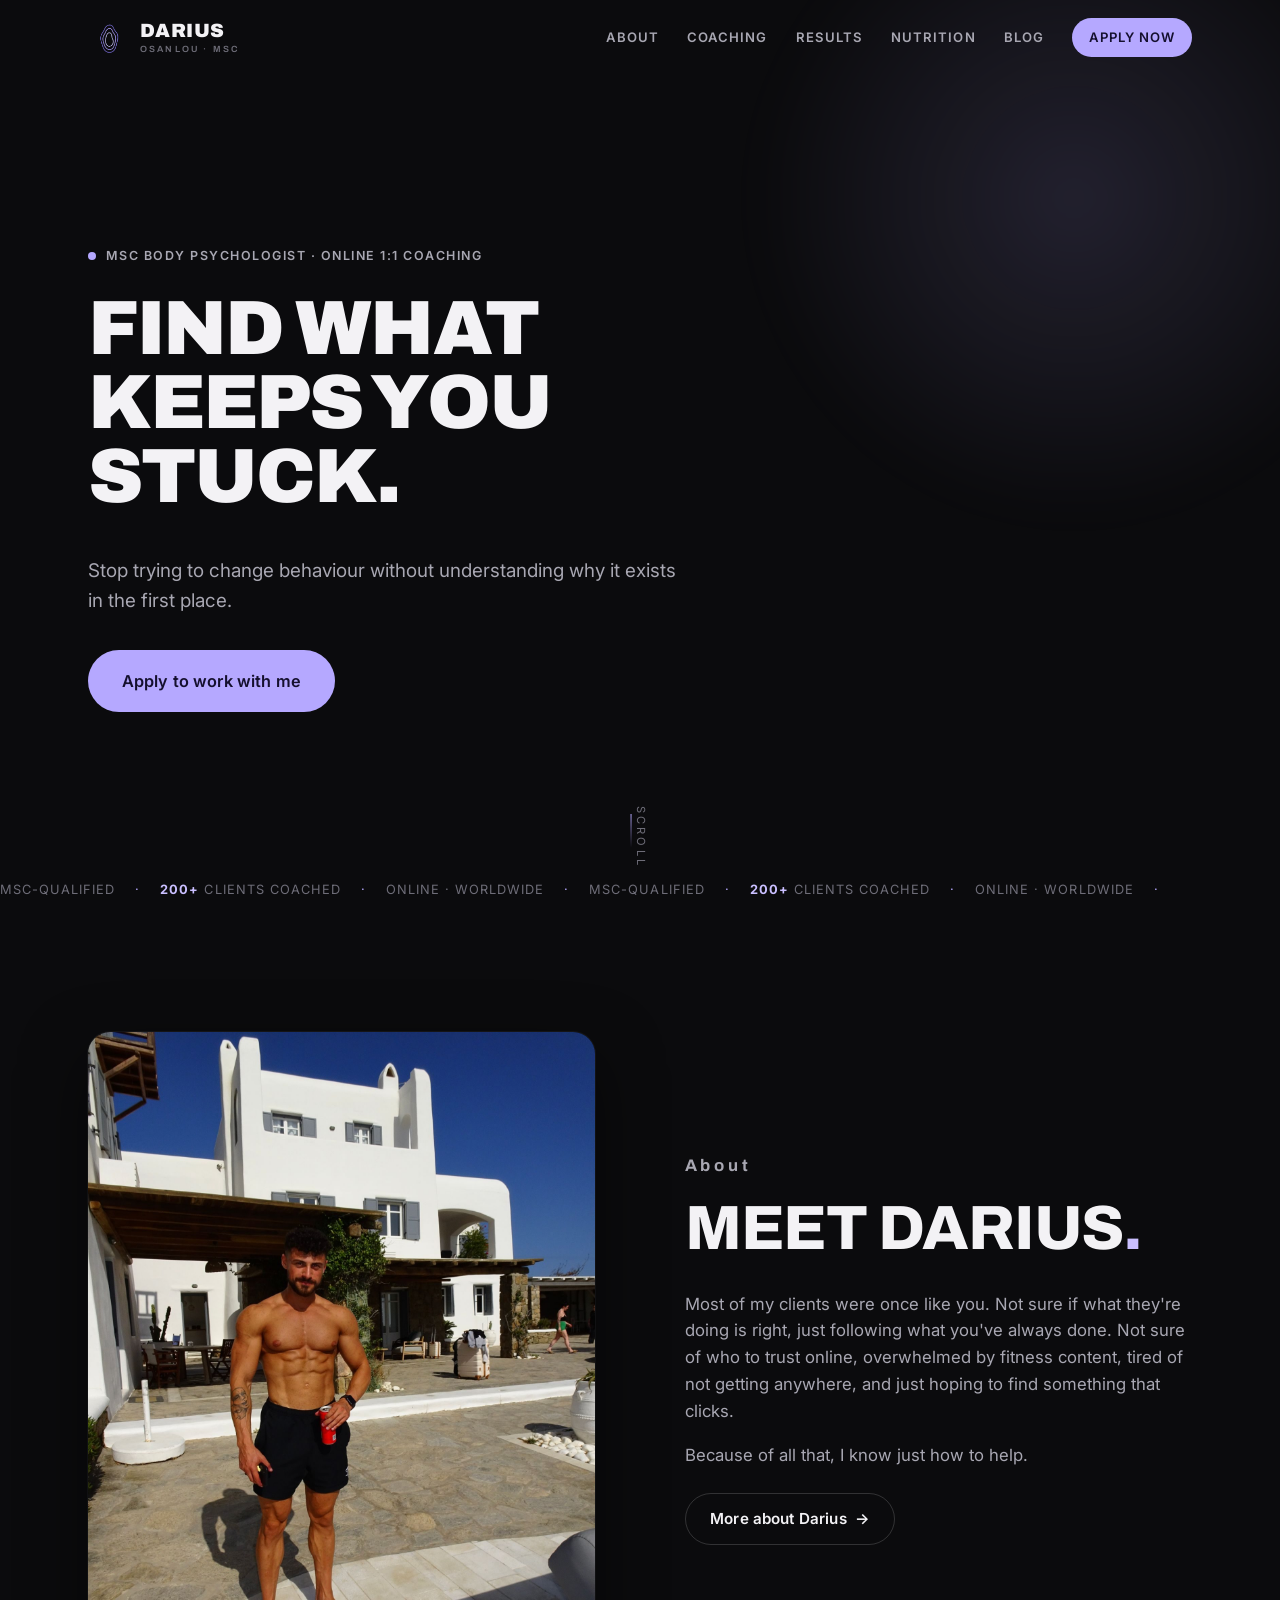
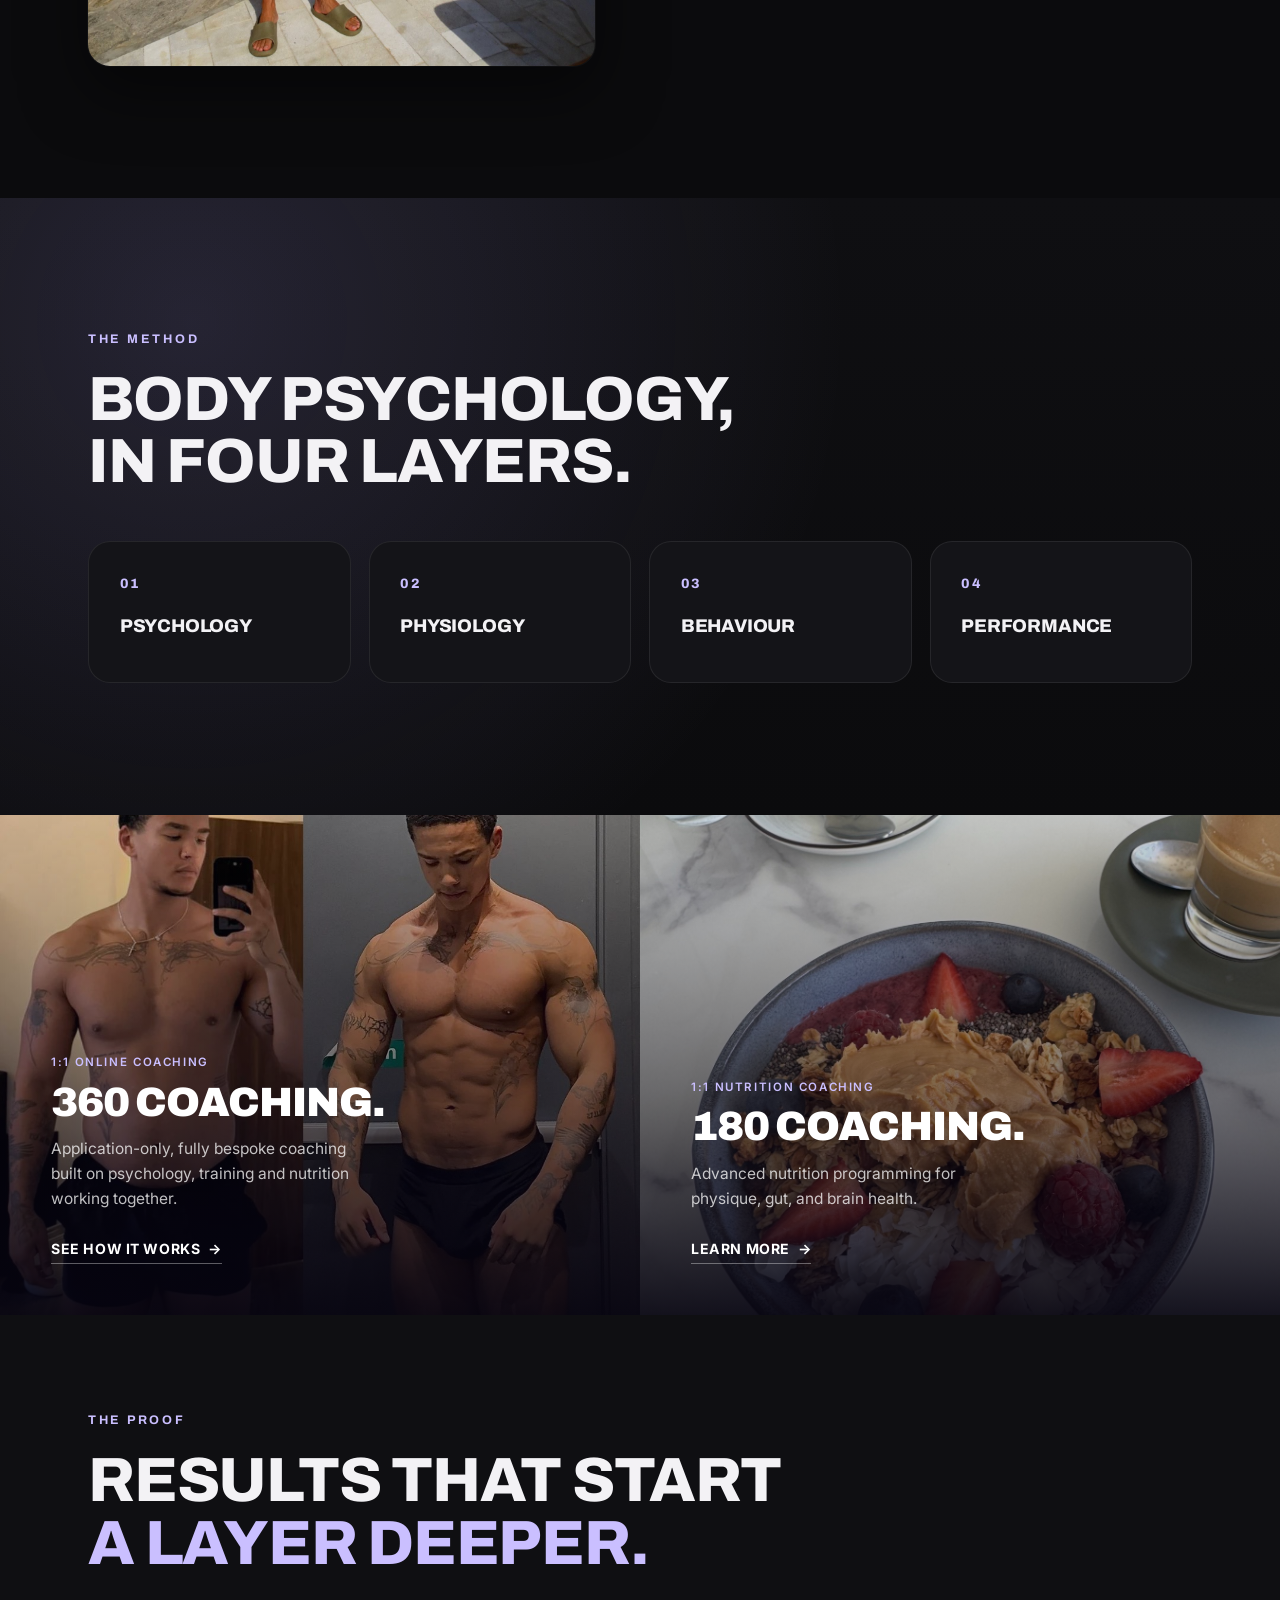
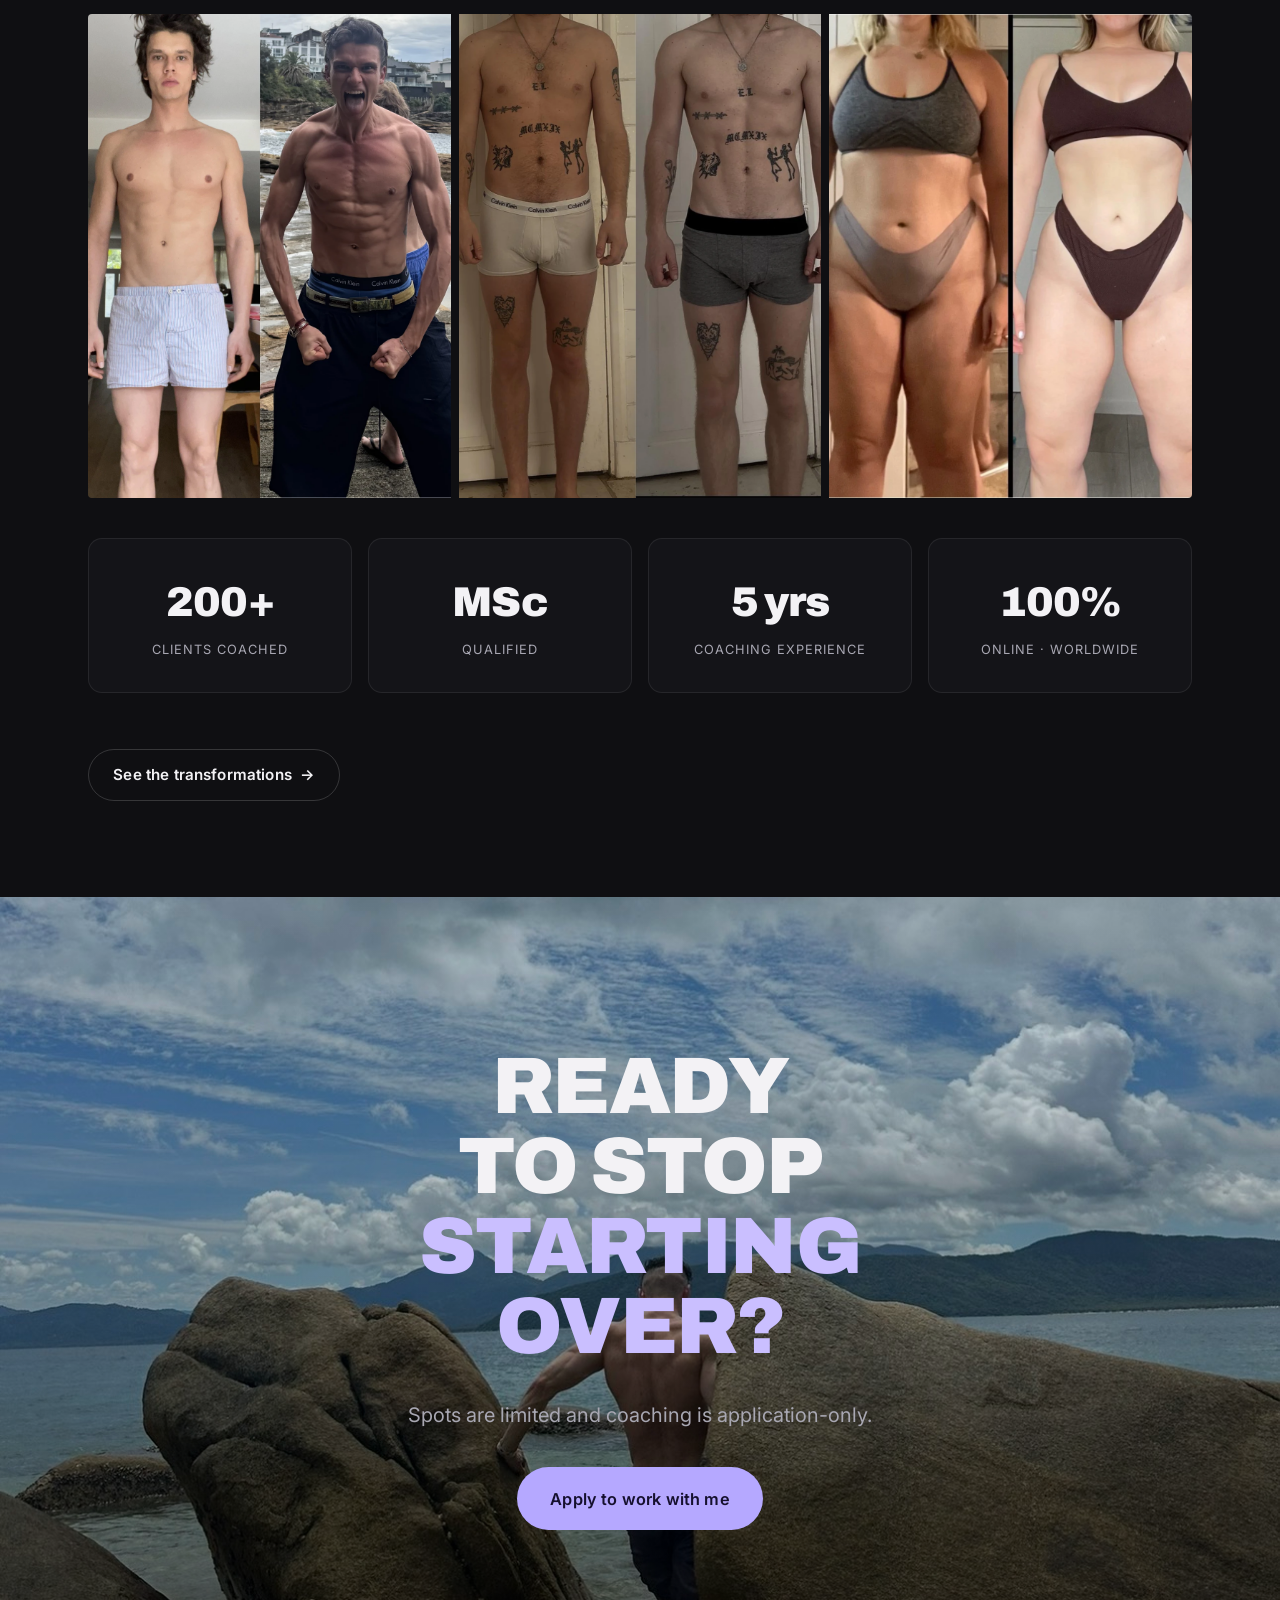
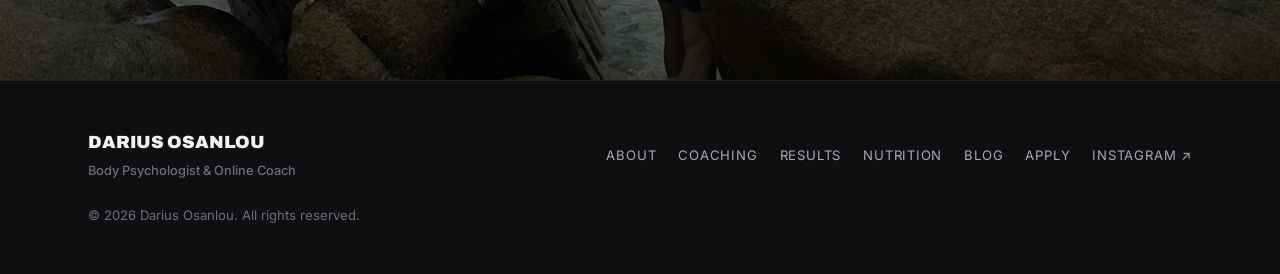
==== commit 478fd392: "Replace homepage hero photo with 4K workout video" ====
--- a/index.html
+++ b/index.html
@@ -15,7 +15,7 @@
   <link rel="preconnect" href="https://fonts.googleapis.com" />
   <link rel="preconnect" href="https://fonts.gstatic.com" crossorigin />
   <link href="https://fonts.googleapis.com/css2?family=Archivo:wght@500;600;700;800;900&family=Inter:wght@400;500;600;700&display=swap" rel="stylesheet" />
-  <link rel="stylesheet" href="css/styles.css?v=27" />
+  <link rel="stylesheet" href="css/styles.css?v=28" />
   <script type="application/ld+json">
   {
     "@context": "https://schema.org",
@@ -97,7 +97,9 @@
   <!-- HERO -->
   <section class="hero" id="top">
     <div class="hero__bg" aria-hidden="true">
-      <img src="assets/coaching-band.jpg" alt="" style="width:100%; height:100%; object-fit:cover; object-position:center 30%;" />
+      <video class="hero__video" autoplay muted loop playsinline style="opacity:1; object-position:center 30%;">
+        <source src="assets/hero.mp4" type="video/mp4" />
+      </video>
       <div class="hero__video-overlay"></div>
     </div>
     <div class="container hero__inner">
--- a/css/styles.css
+++ b/css/styles.css
@@ -543,7 +543,7 @@
   /* Hero: full-screen image, content pinned to bottom */
   .hero { min-height: 85svh; align-items: flex-start; padding-top: calc(var(--nav-h) + 32px); padding-bottom: 52px; }
   .hero__bg::after { background: linear-gradient(180deg, transparent 55%, rgba(11,11,13,0.5) 85%, rgba(11,11,13,0.75) 100%); }
-  .hero .hero__bg img { object-position: center 30% !important; }
+  .hero .hero__bg img, .hero .hero__bg video { object-position: center 30% !important; }
   .hero__inner { padding-block: 0; min-width: 0; }
   .hero__copy { text-align: left; min-width: 0; }
   .eyebrow { font-size: 0.65rem; letter-spacing: 0.07em; }
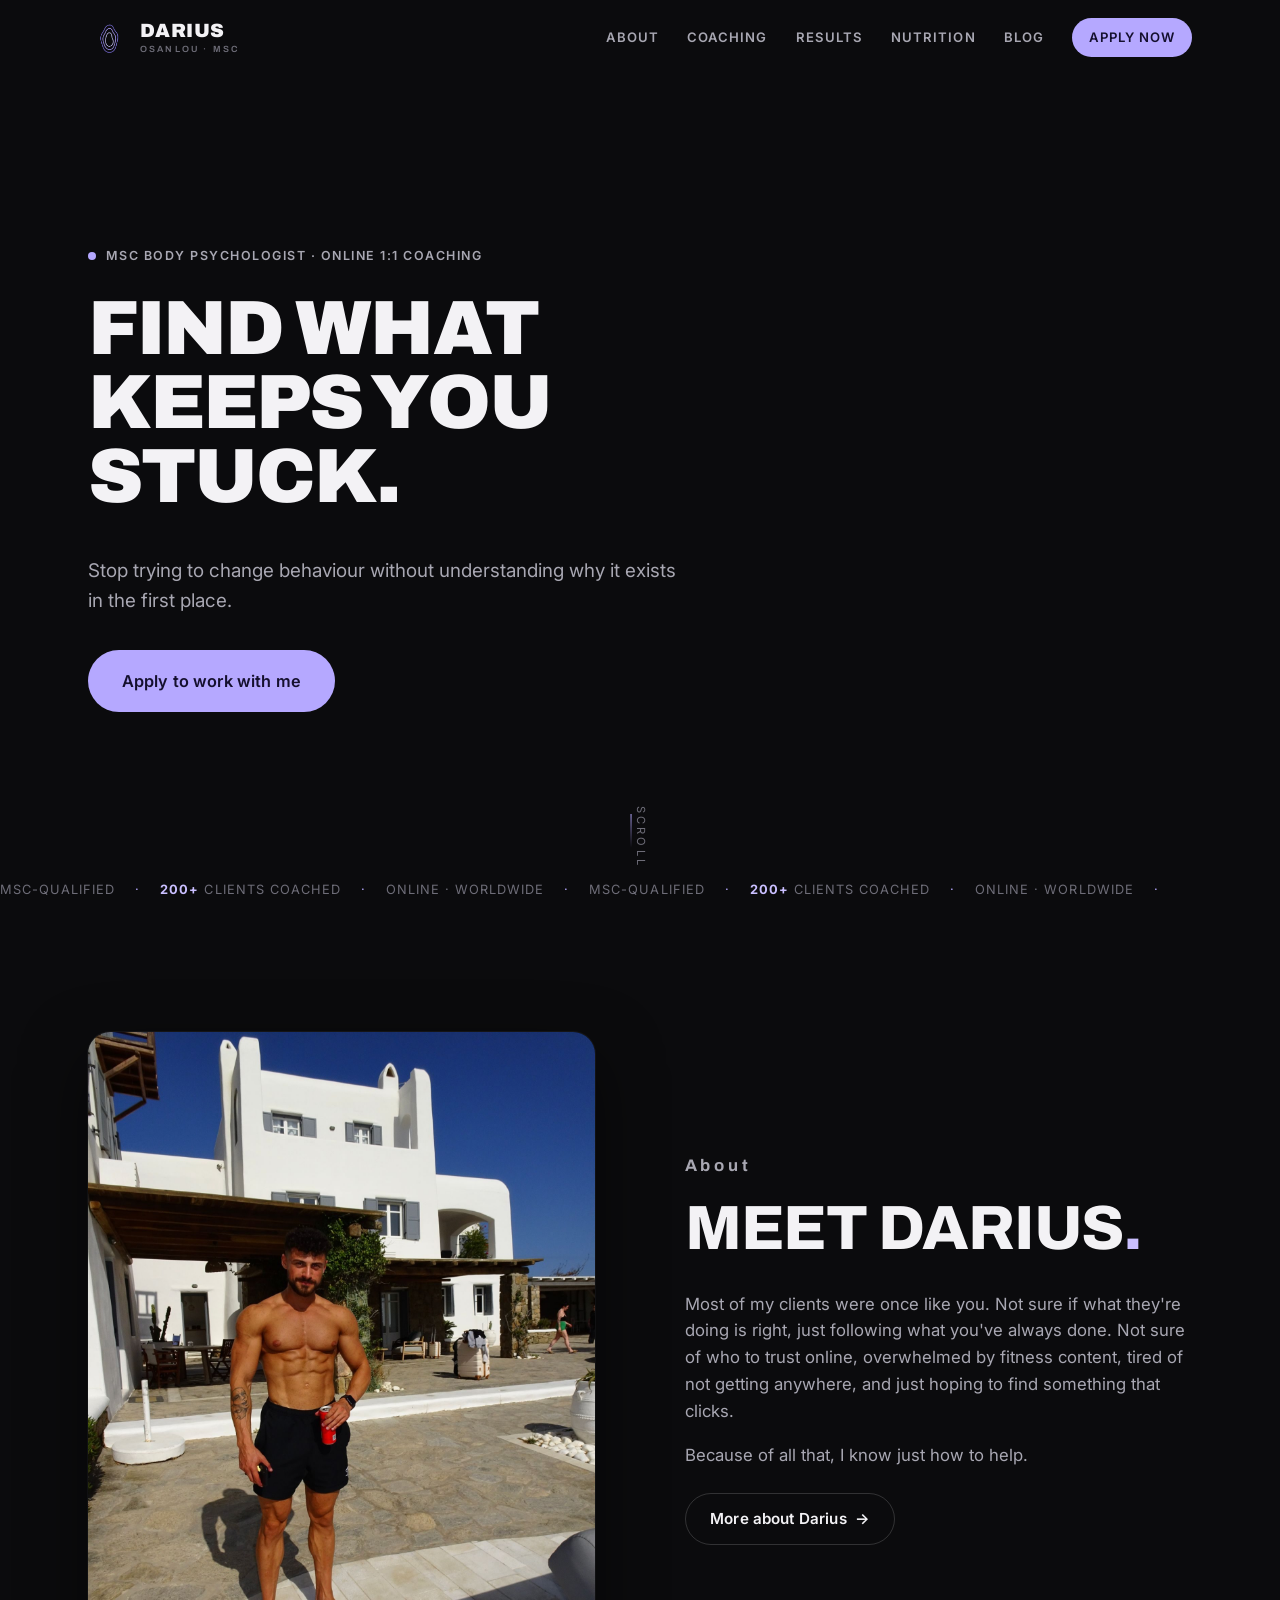
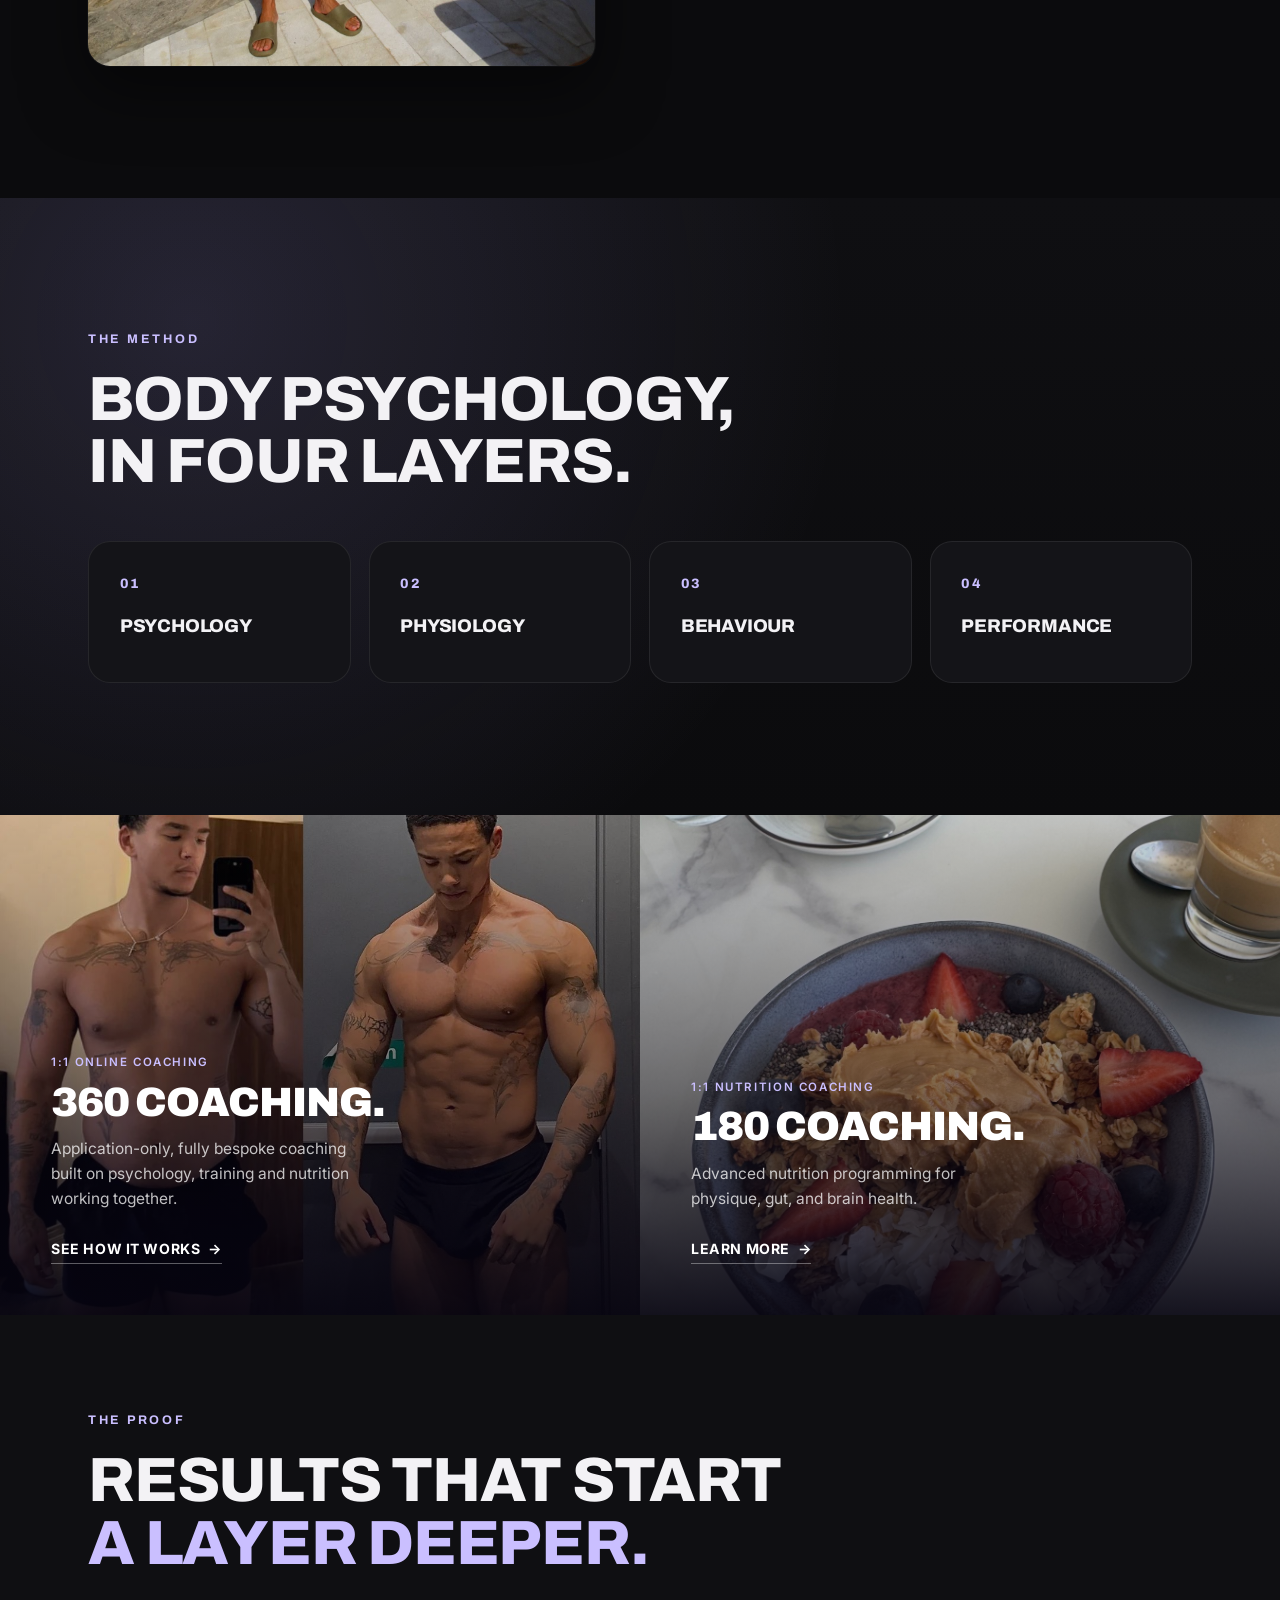
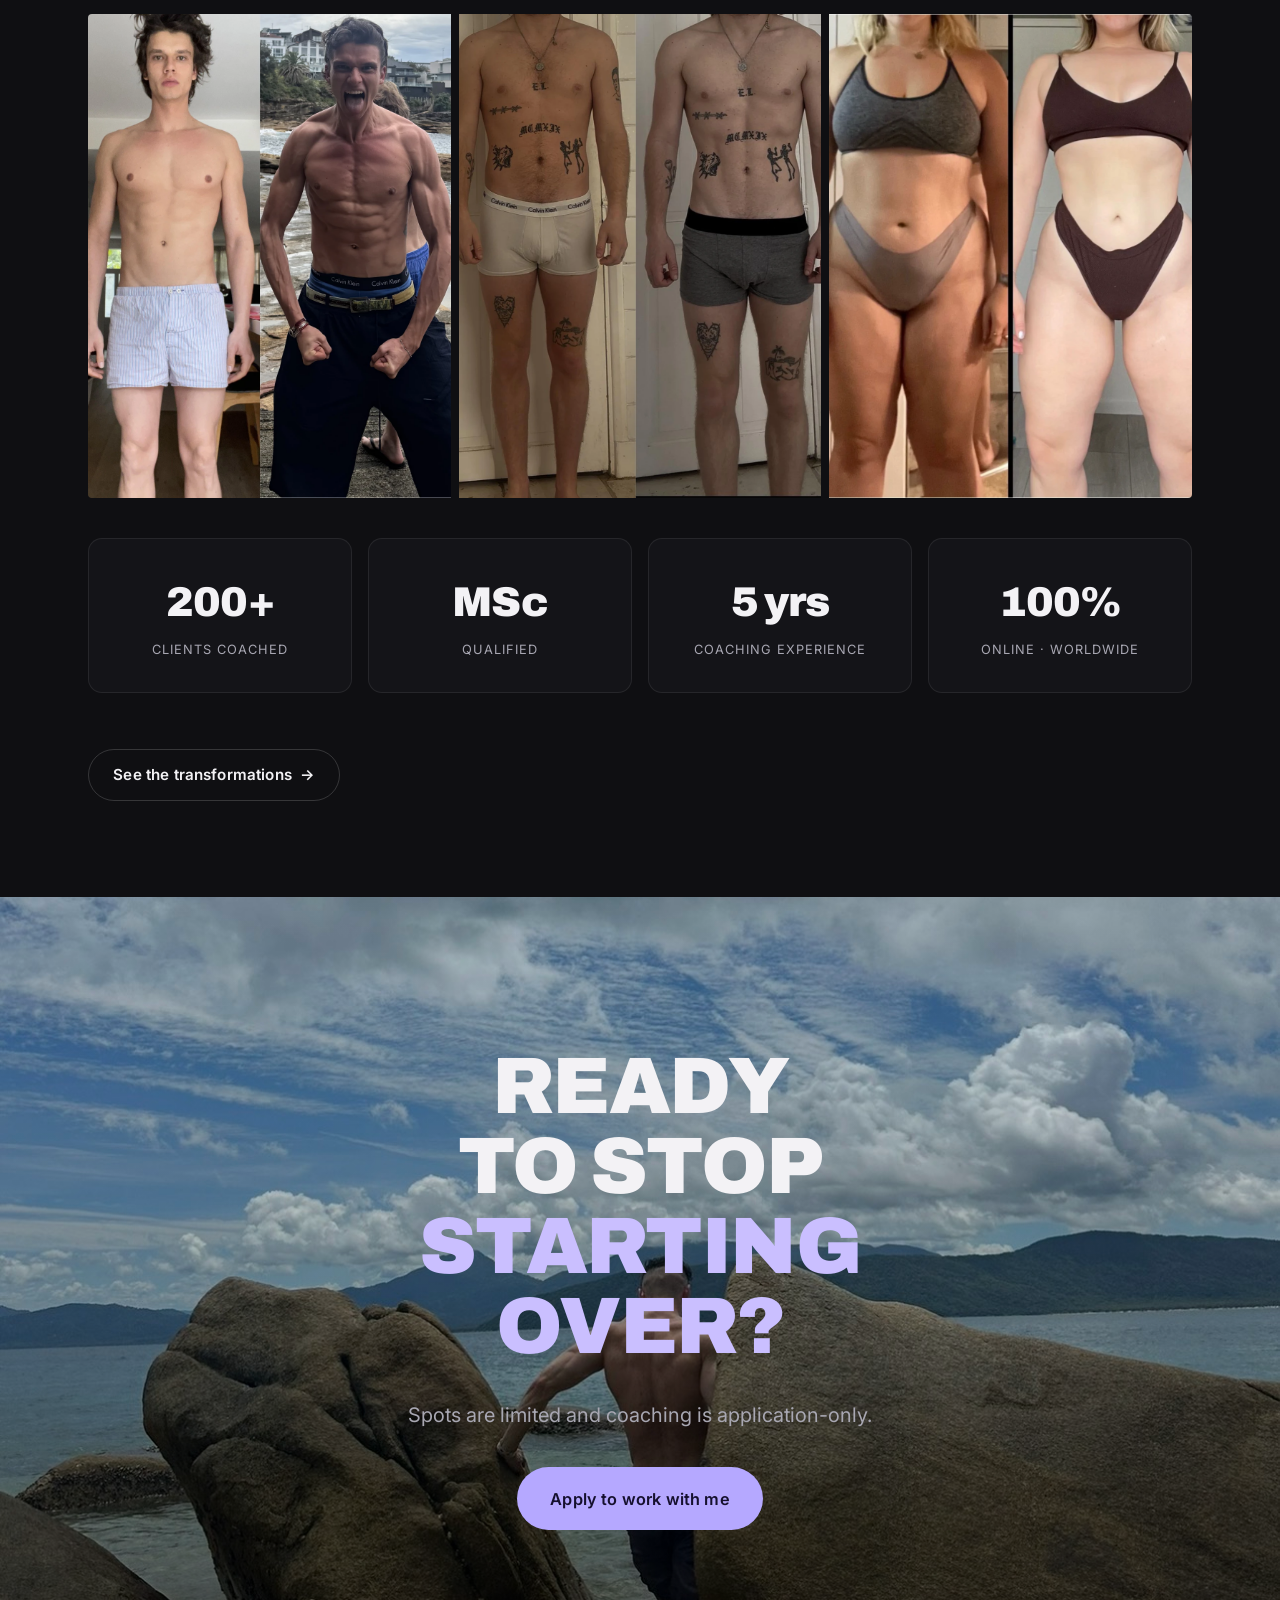
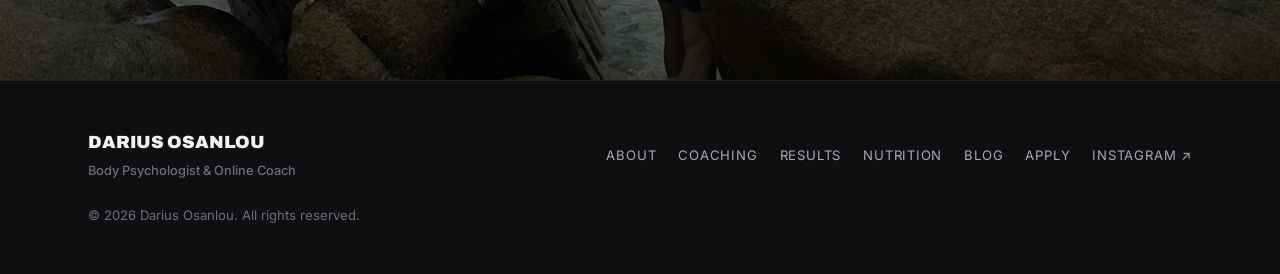
==== commit 03e8a2f8: "Fix hero video zoom on desktop: use object-fit contain instead of cover" ====
--- a/index.html
+++ b/index.html
@@ -15,7 +15,7 @@
   <link rel="preconnect" href="https://fonts.googleapis.com" />
   <link rel="preconnect" href="https://fonts.gstatic.com" crossorigin />
   <link href="https://fonts.googleapis.com/css2?family=Archivo:wght@500;600;700;800;900&family=Inter:wght@400;500;600;700&display=swap" rel="stylesheet" />
-  <link rel="stylesheet" href="css/styles.css?v=28" />
+  <link rel="stylesheet" href="css/styles.css?v=29" />
   <script type="application/ld+json">
   {
     "@context": "https://schema.org",
--- a/css/styles.css
+++ b/css/styles.css
@@ -589,6 +589,9 @@
   position: absolute; inset: 0; width: 100%; height: 100%;
   object-fit: cover; opacity: 0.13; pointer-events: none;
 }
+@media (min-width: 521px) {
+  .hero .hero__video { object-fit: contain; background: var(--bg); }
+}
 .hero__video-overlay {
   position: absolute; inset: 0;
   background: linear-gradient(105deg, rgba(11,11,13,0.55) 0%, transparent 50%),
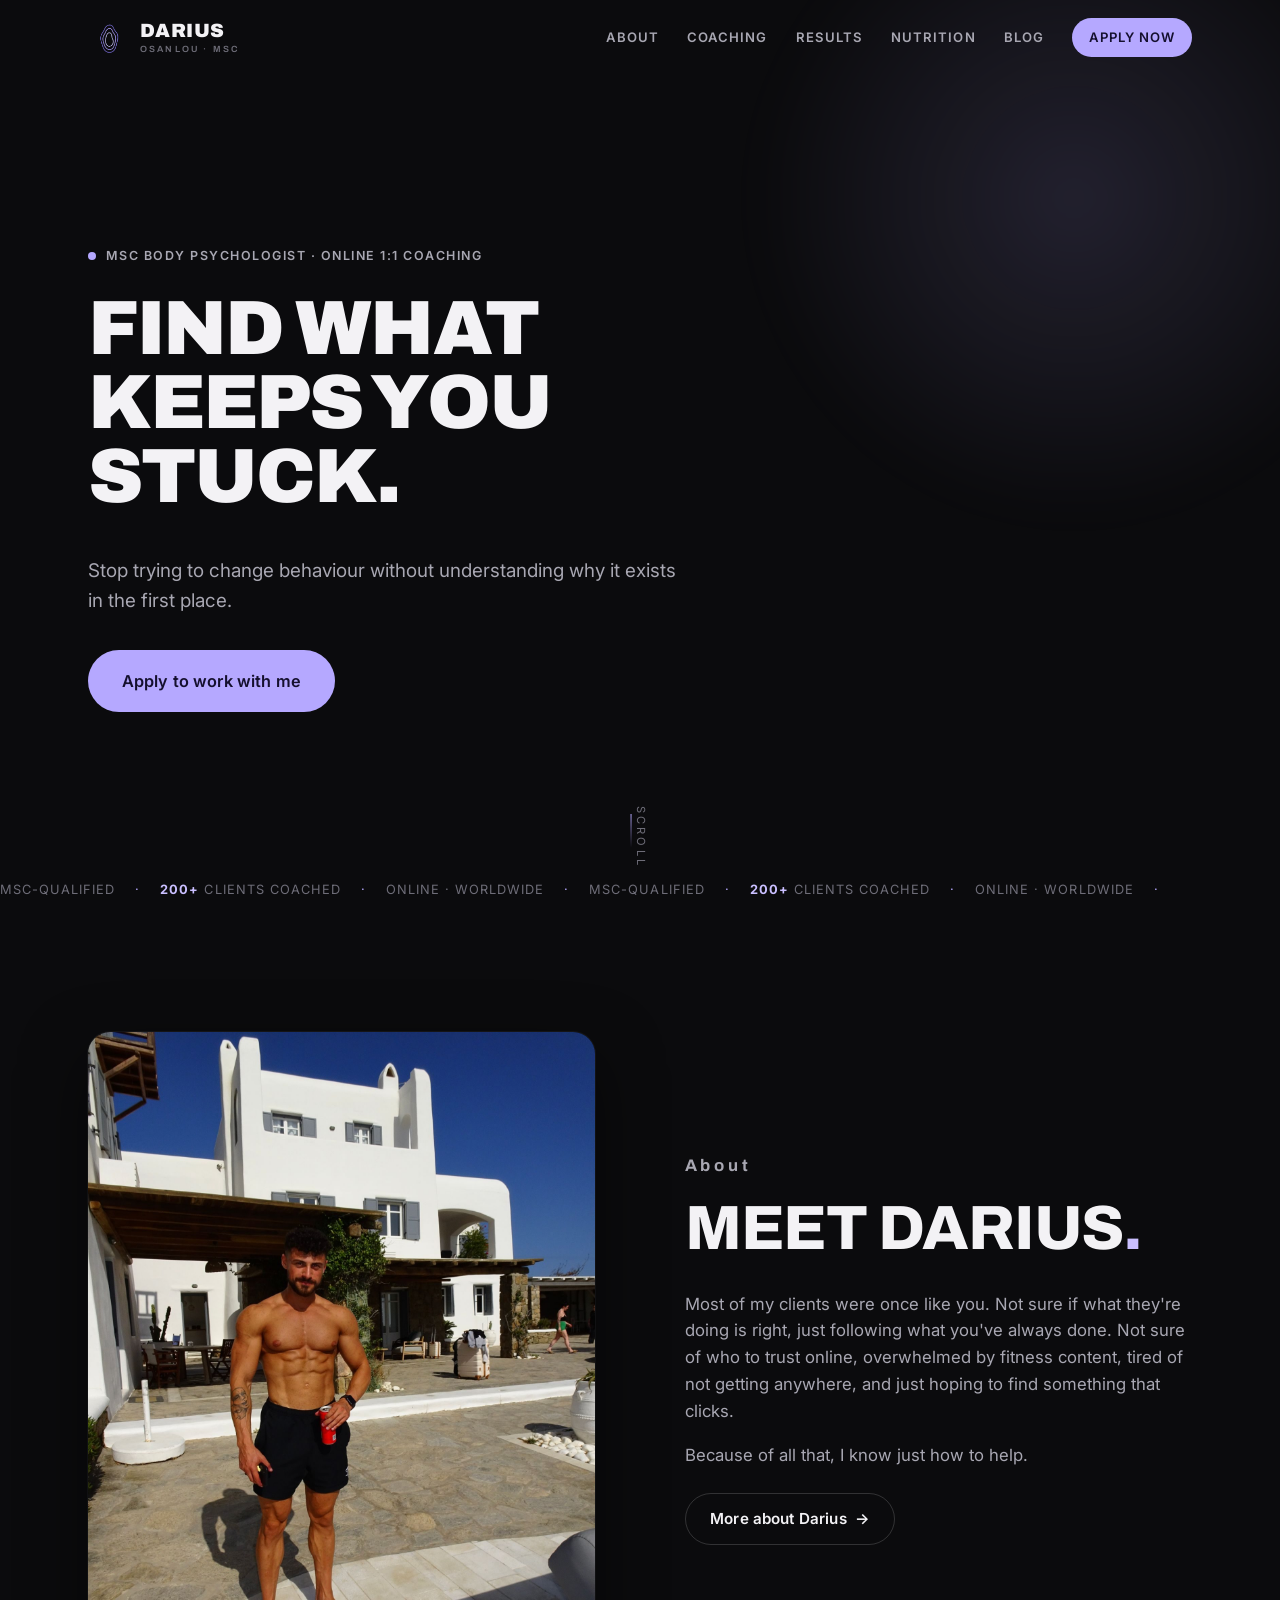
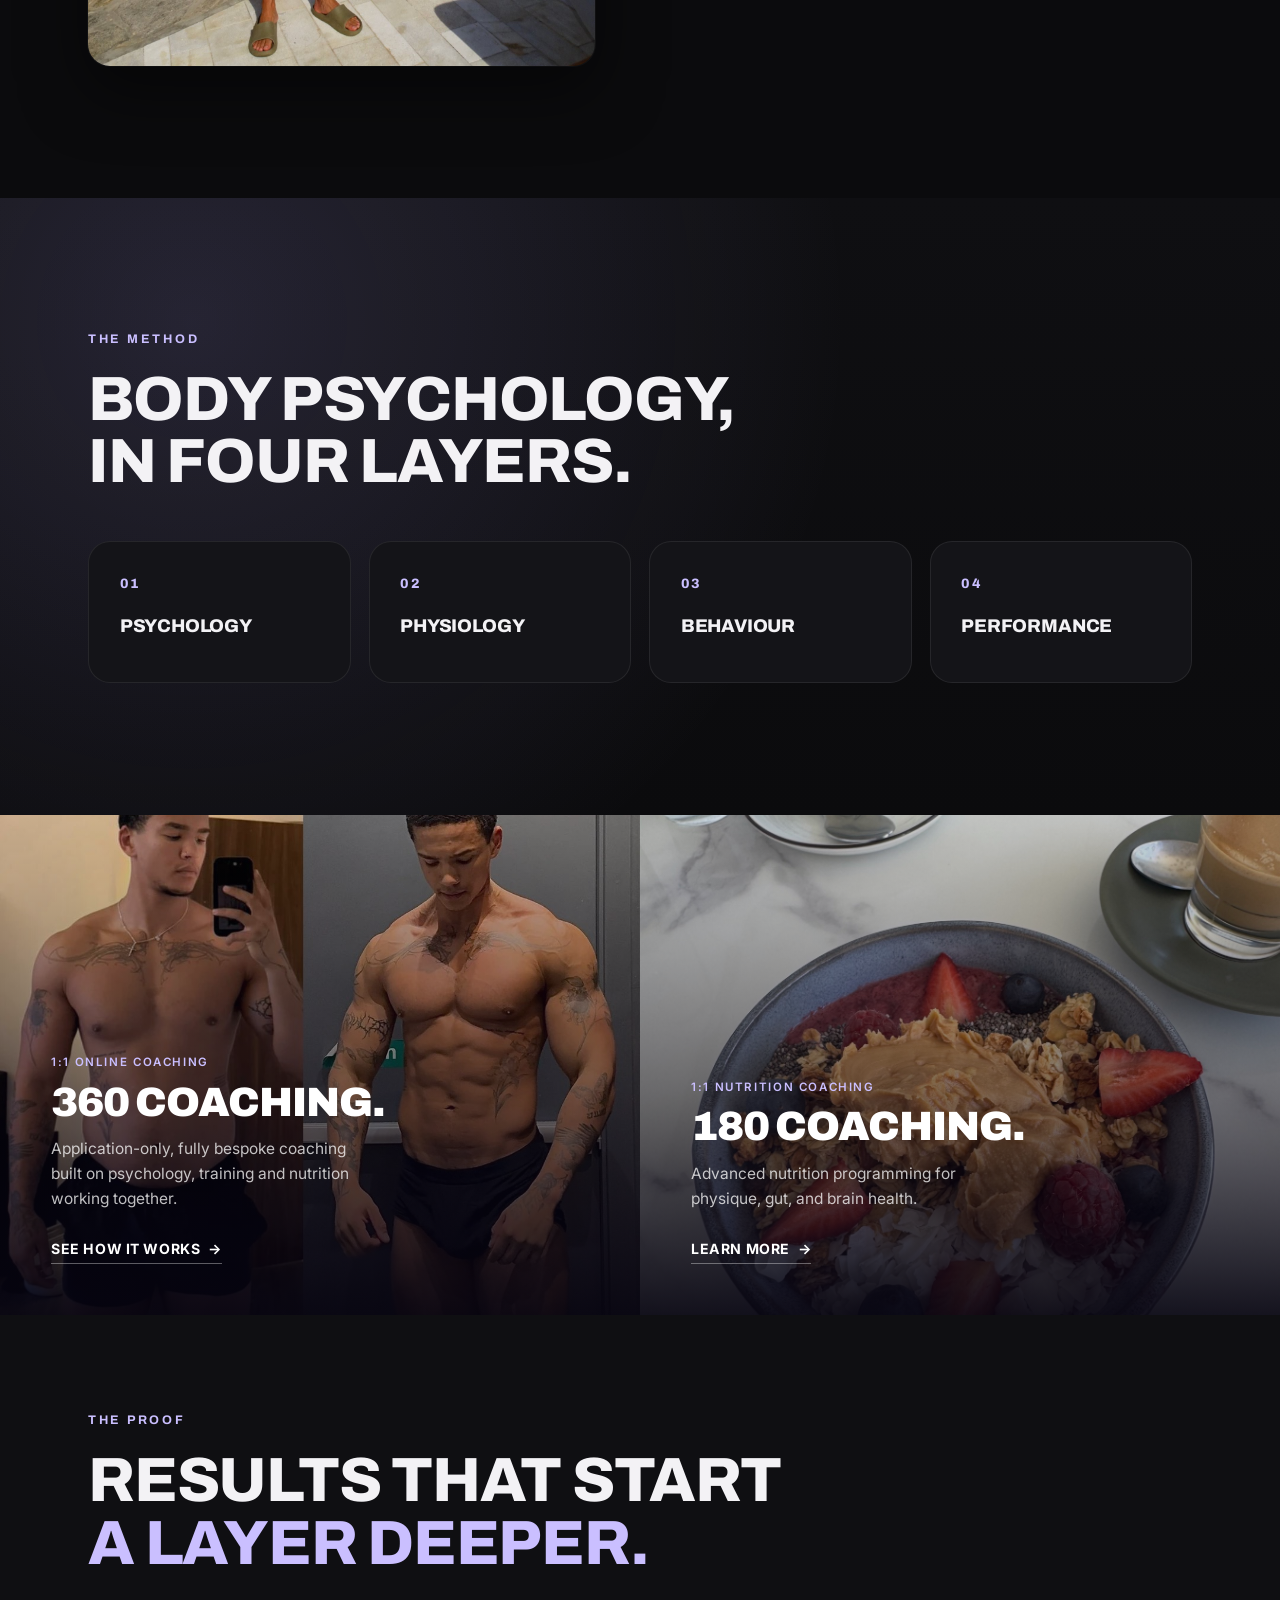
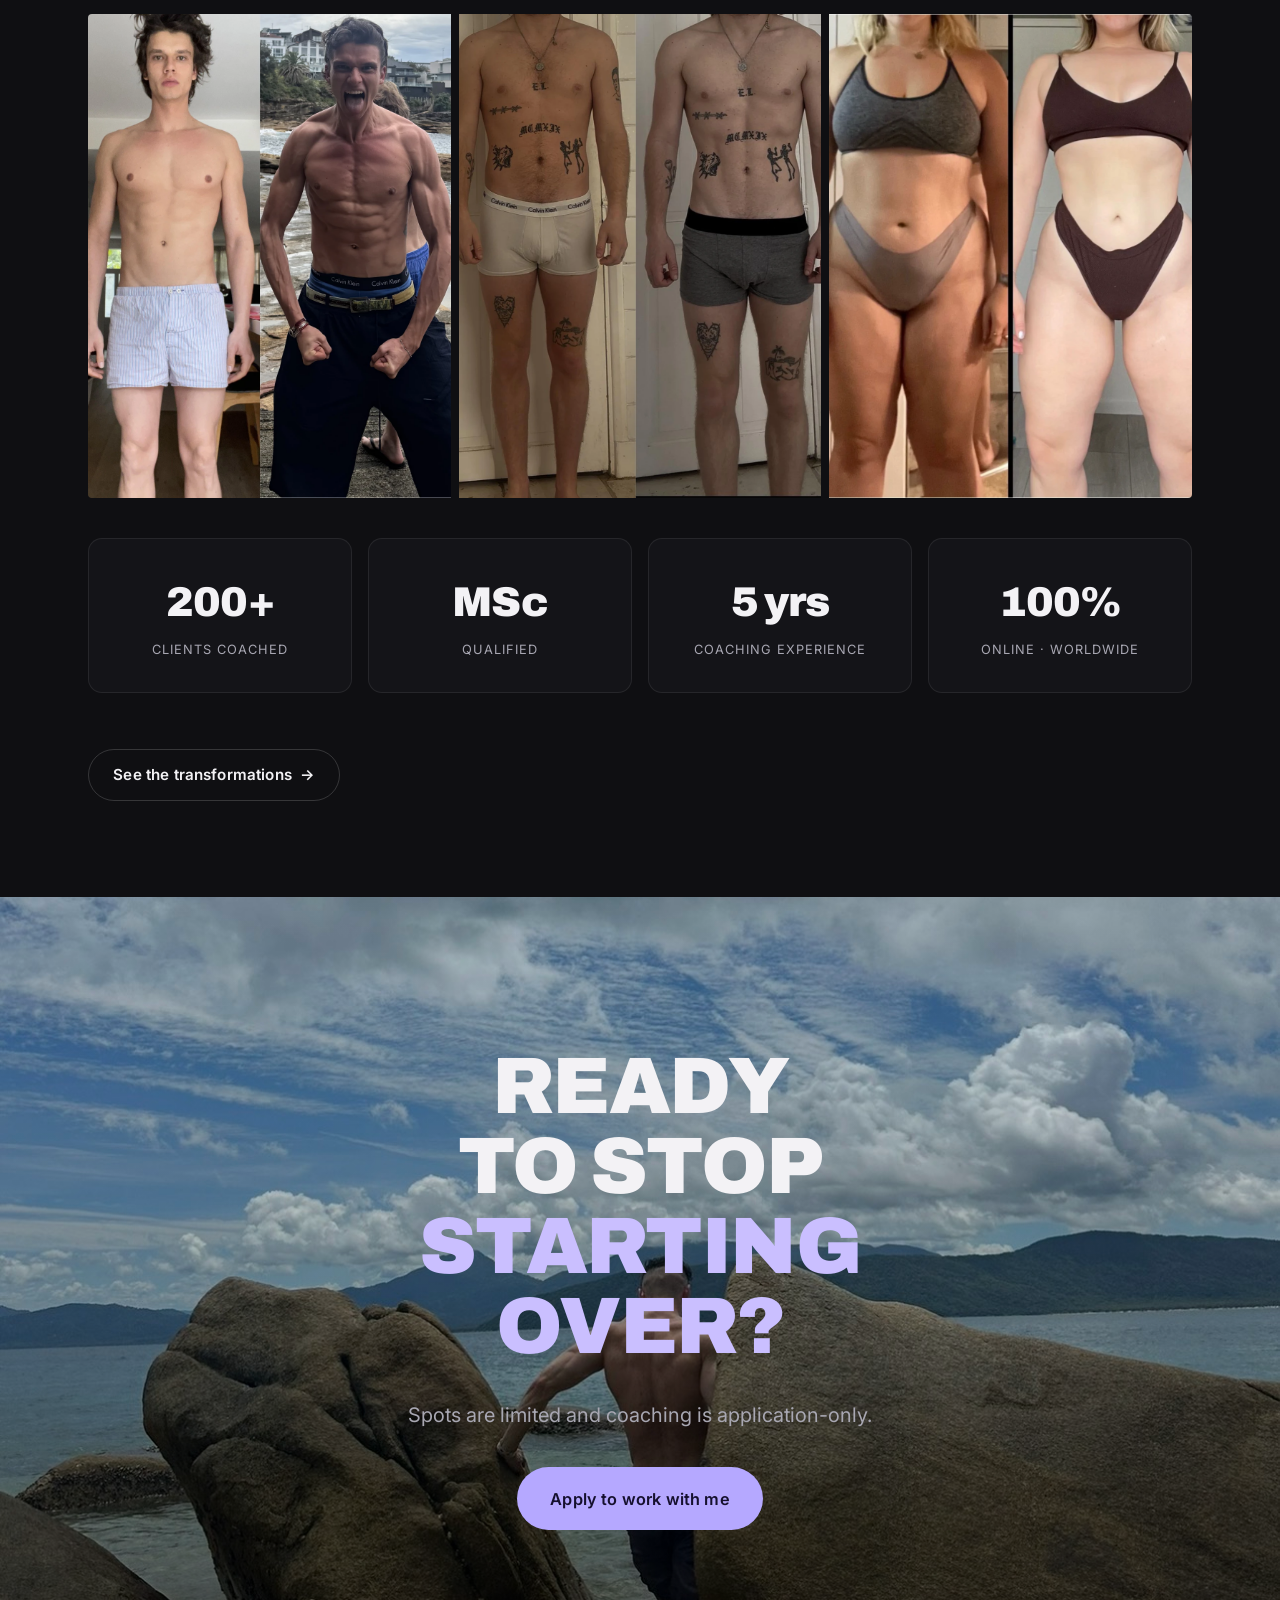
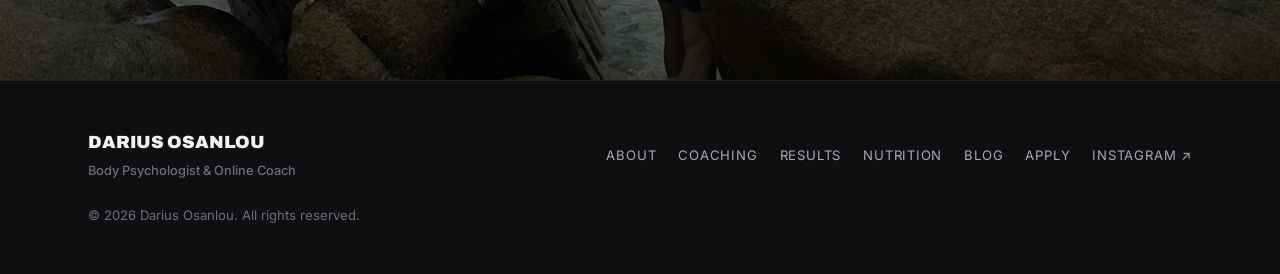
==== commit e531f9ac: "Revert hero video color grading and desktop contain fix per feedback" ====
--- a/index.html
+++ b/index.html
@@ -15,7 +15,7 @@
   <link rel="preconnect" href="https://fonts.googleapis.com" />
   <link rel="preconnect" href="https://fonts.gstatic.com" crossorigin />
   <link href="https://fonts.googleapis.com/css2?family=Archivo:wght@500;600;700;800;900&family=Inter:wght@400;500;600;700&display=swap" rel="stylesheet" />
-  <link rel="stylesheet" href="css/styles.css?v=29" />
+  <link rel="stylesheet" href="css/styles.css?v=30" />
   <script type="application/ld+json">
   {
     "@context": "https://schema.org",
--- a/css/styles.css
+++ b/css/styles.css
@@ -589,9 +589,6 @@
   position: absolute; inset: 0; width: 100%; height: 100%;
   object-fit: cover; opacity: 0.13; pointer-events: none;
 }
-@media (min-width: 521px) {
-  .hero .hero__video { object-fit: contain; background: var(--bg); }
-}
 .hero__video-overlay {
   position: absolute; inset: 0;
   background: linear-gradient(105deg, rgba(11,11,13,0.55) 0%, transparent 50%),
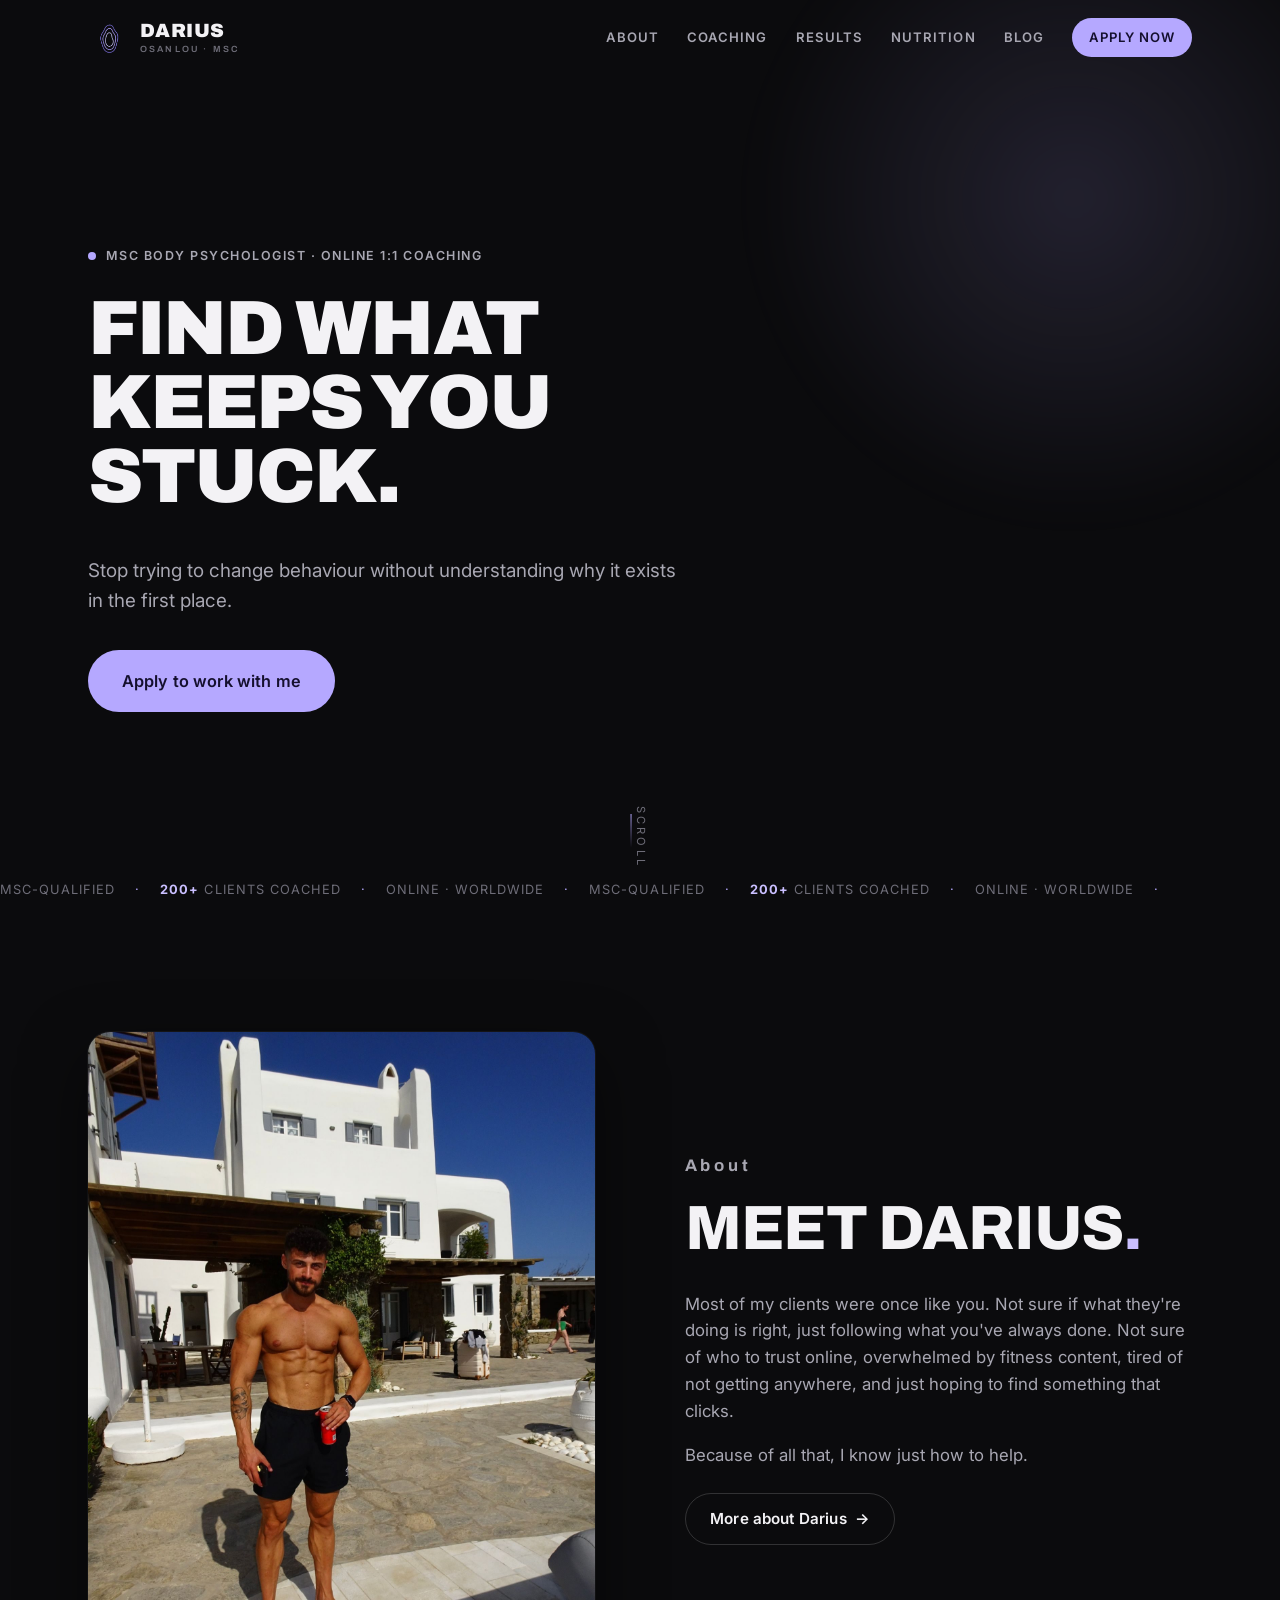
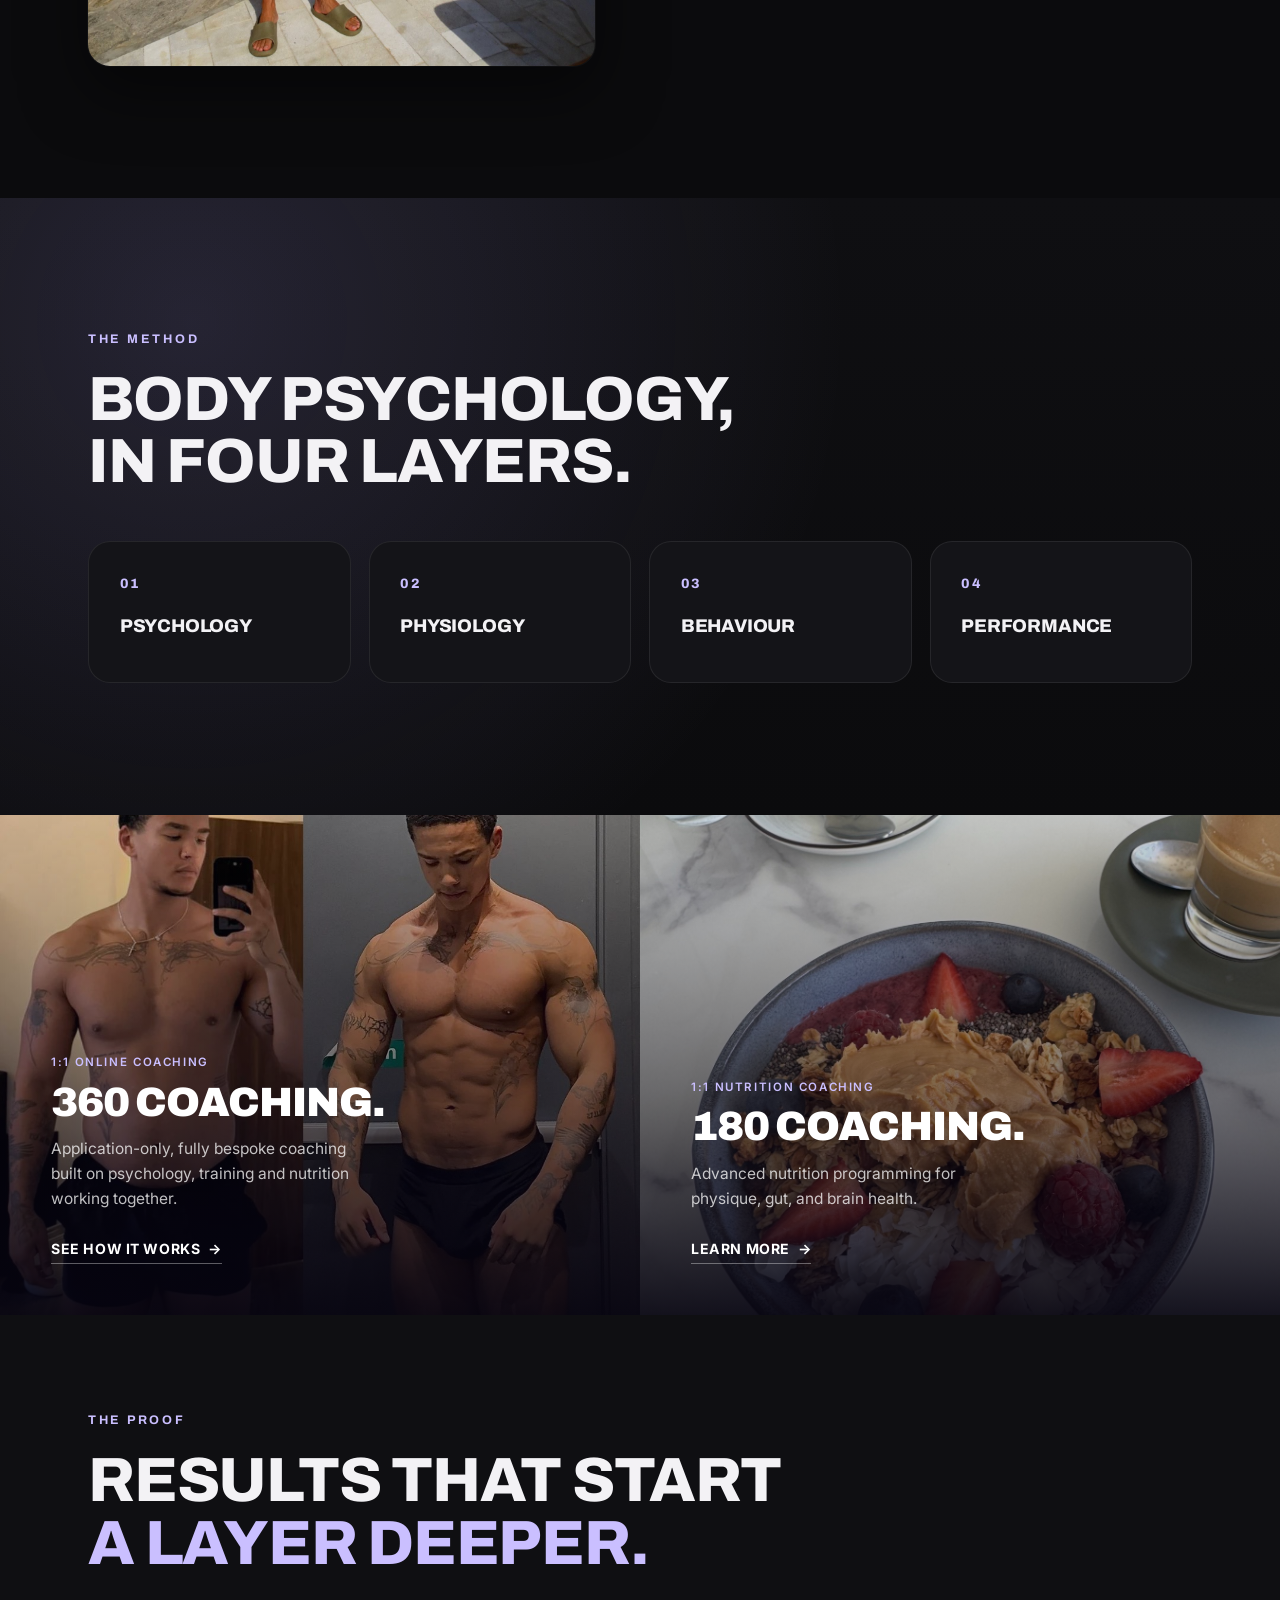
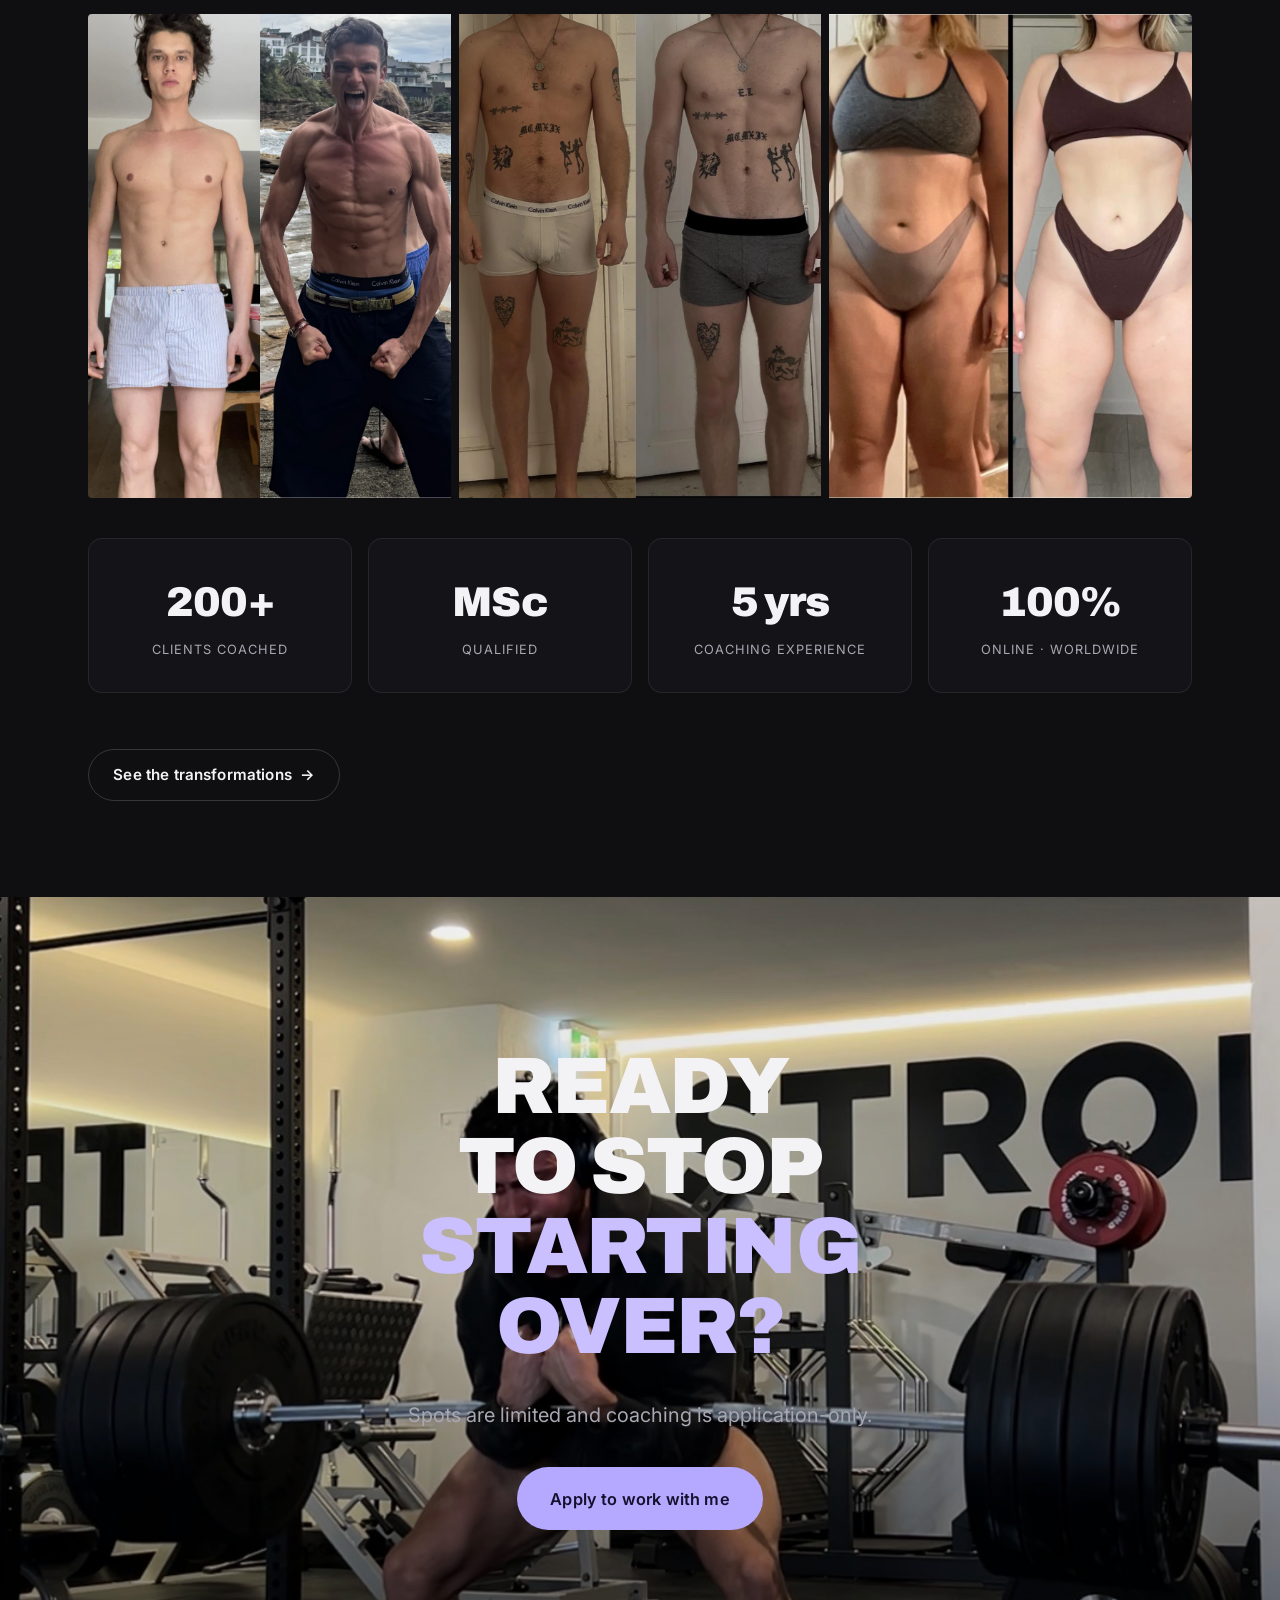
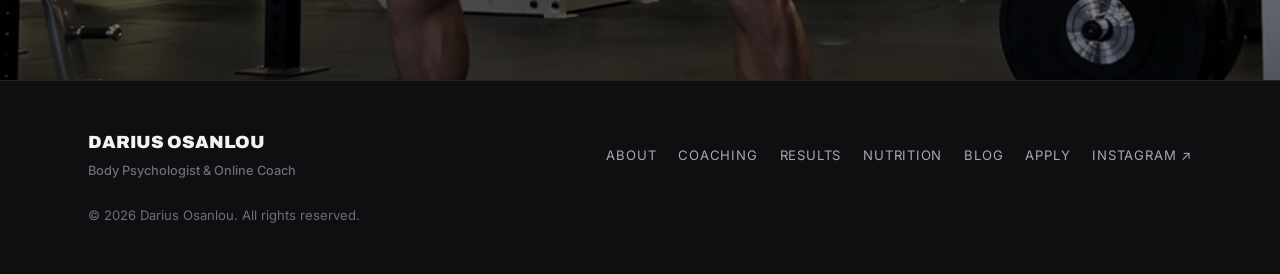
==== commit 6820633f: "Replace homepage CTA background with deadlift photo" ====
--- a/index.html
+++ b/index.html
@@ -212,7 +212,7 @@
 
   <!-- FINAL CTA -->
   <section class="cta" id="apply-cta" style="position:relative; overflow:hidden; background:none;">
-    <div aria-hidden="true" style="position:absolute; inset:0; background-image:url('assets/darius-rocks.jpg'); background-size:cover; background-position:center 40%;"></div>
+    <div aria-hidden="true" style="position:absolute; inset:0; background-image:url('assets/homepage-cta-bg.jpg'); background-size:cover; background-position:center 35%;"></div>
     <div aria-hidden="true" style="position:absolute; inset:0; background:linear-gradient(to top, rgba(0,0,0,0.55) 0%, rgba(0,0,0,0.15) 50%, rgba(0,0,0,0.05) 100%);"></div>
     <div class="container cta__inner reveal" style="position:relative; z-index:1;">
       <h2 class="cta__title">Ready to stop <span class="grad">starting over?</span></h2>
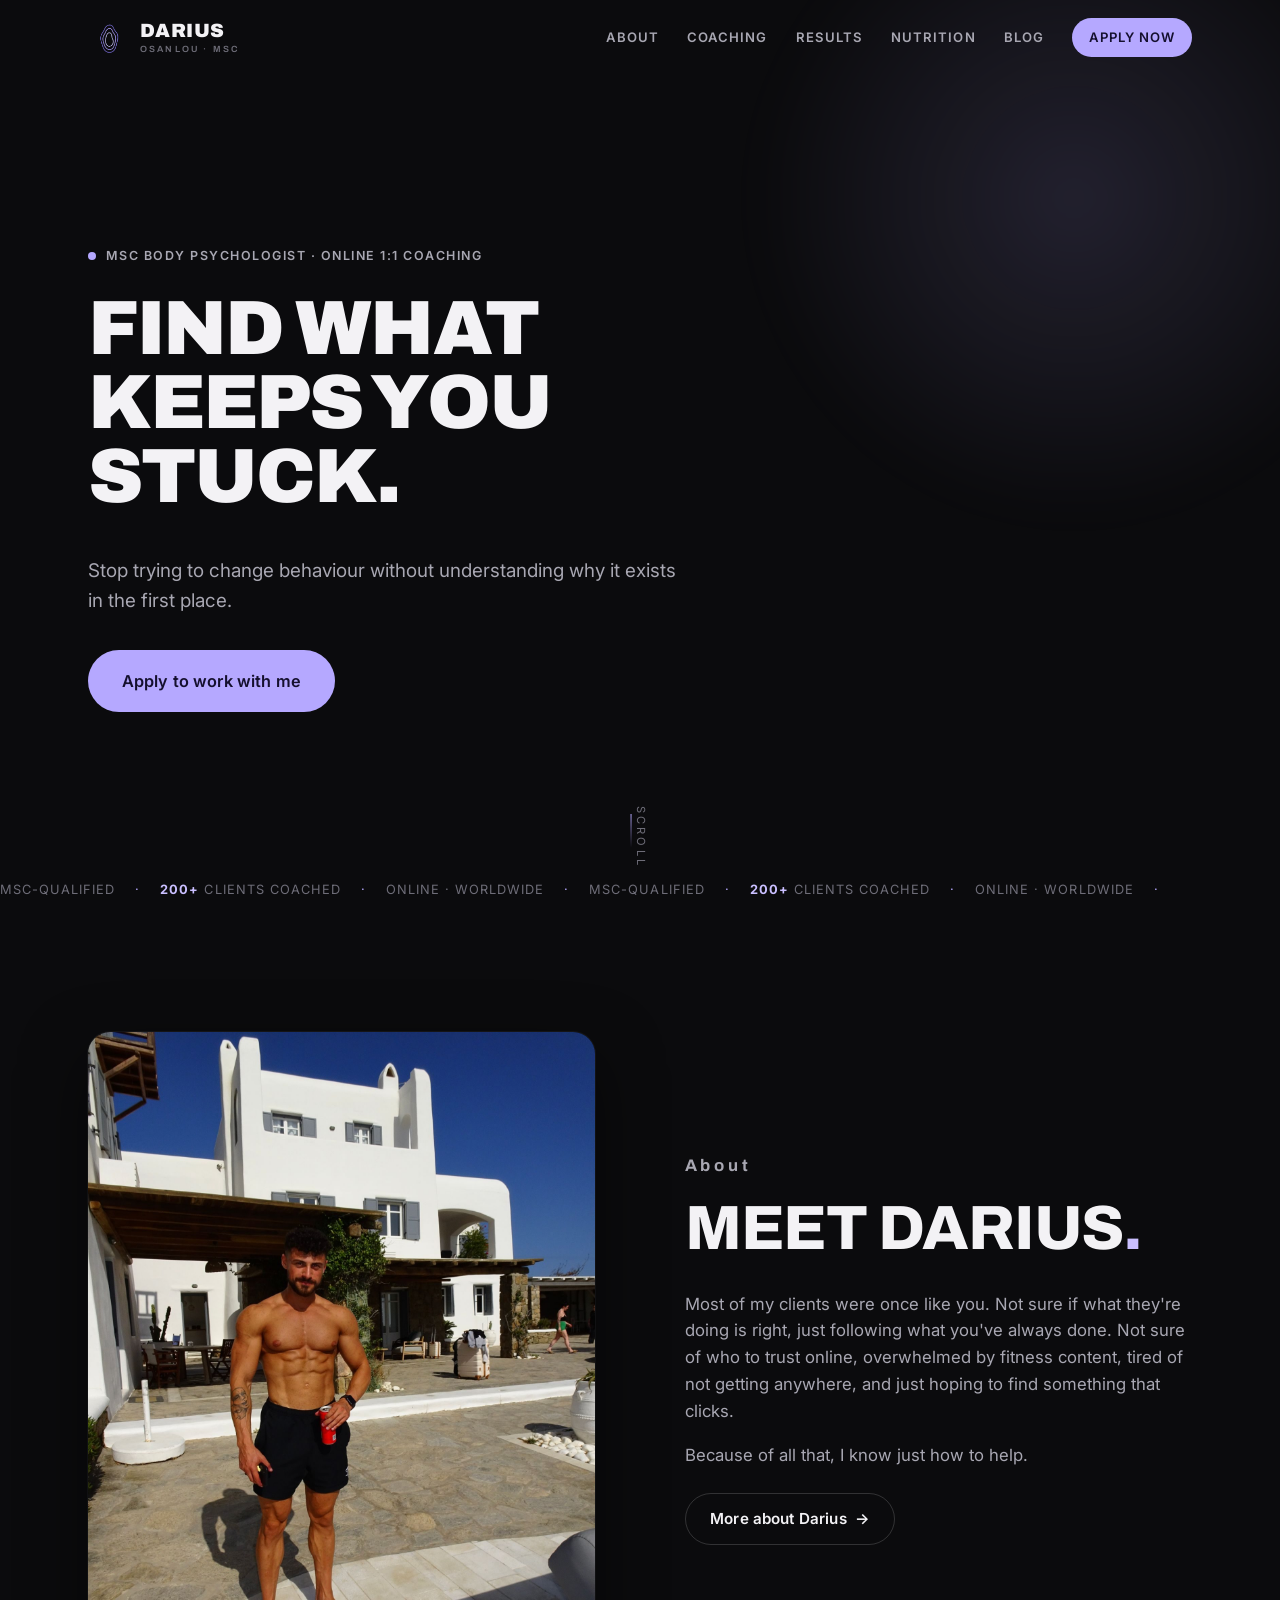
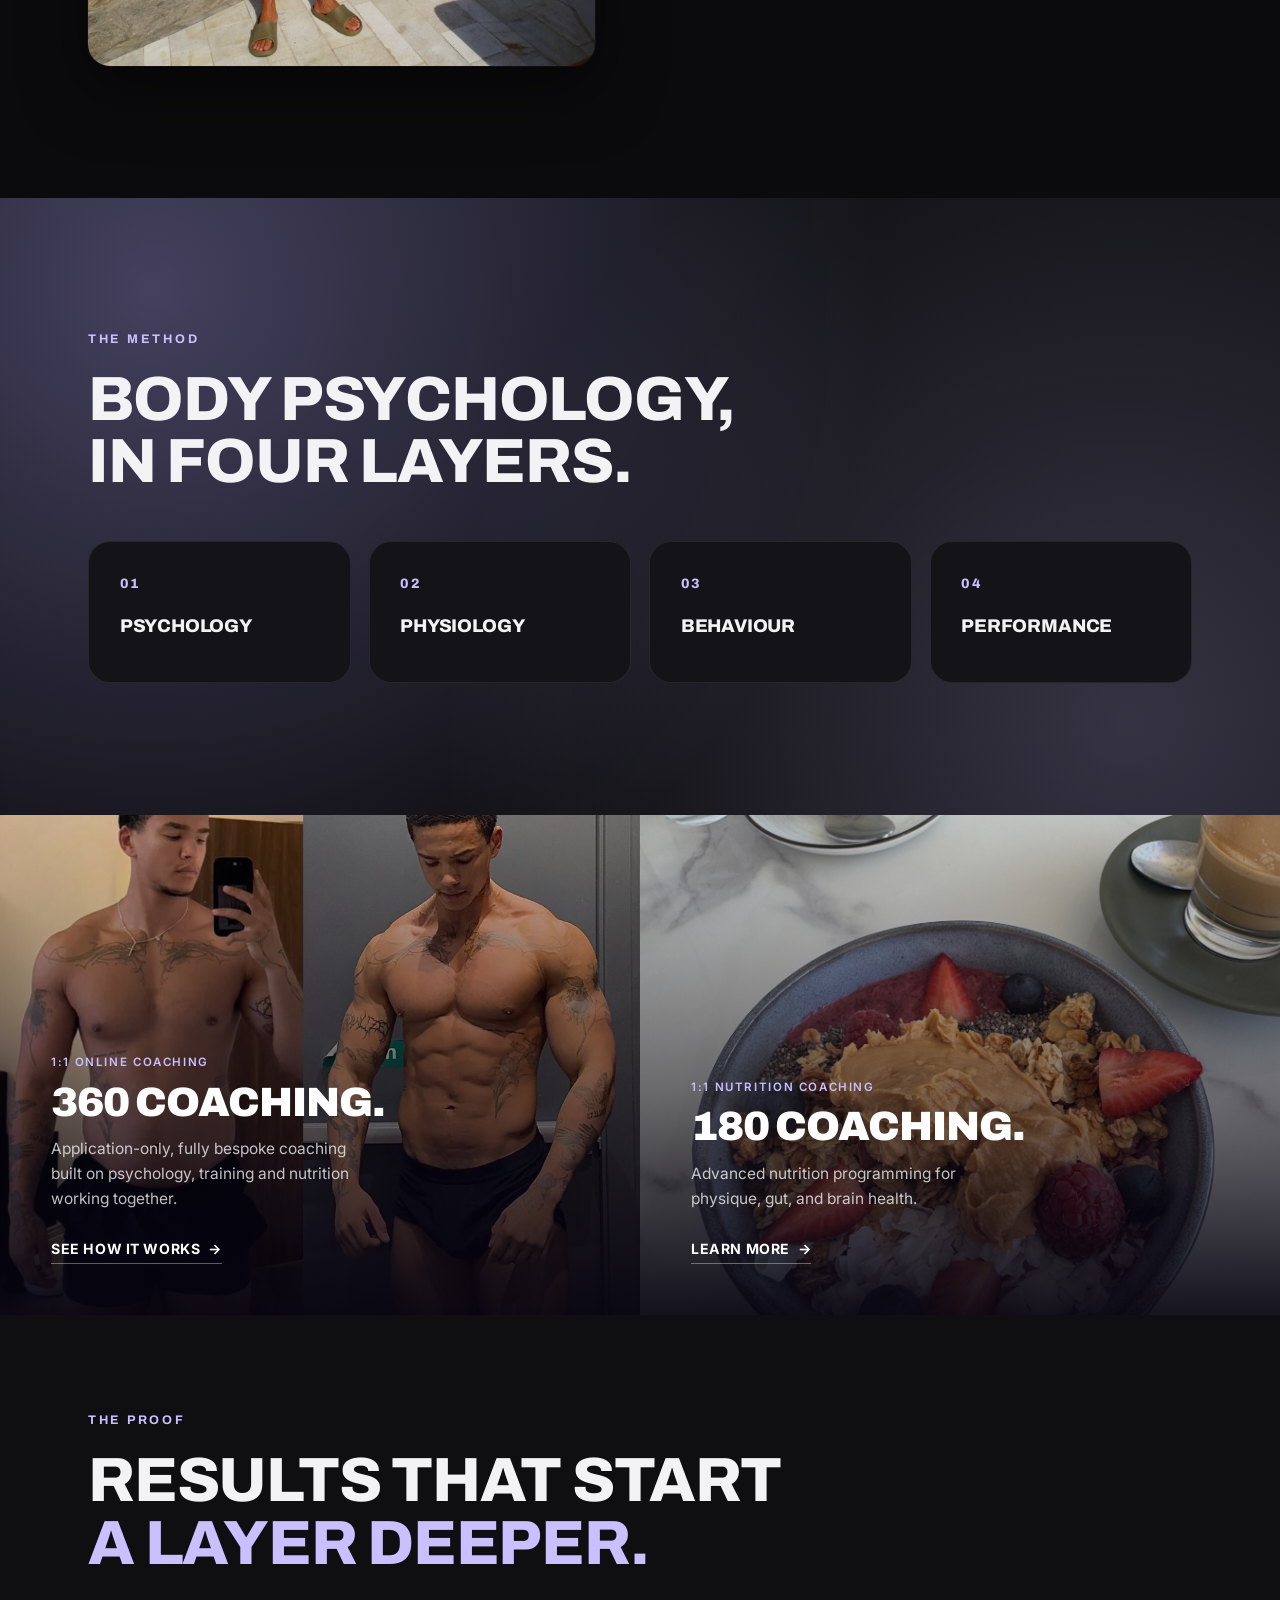
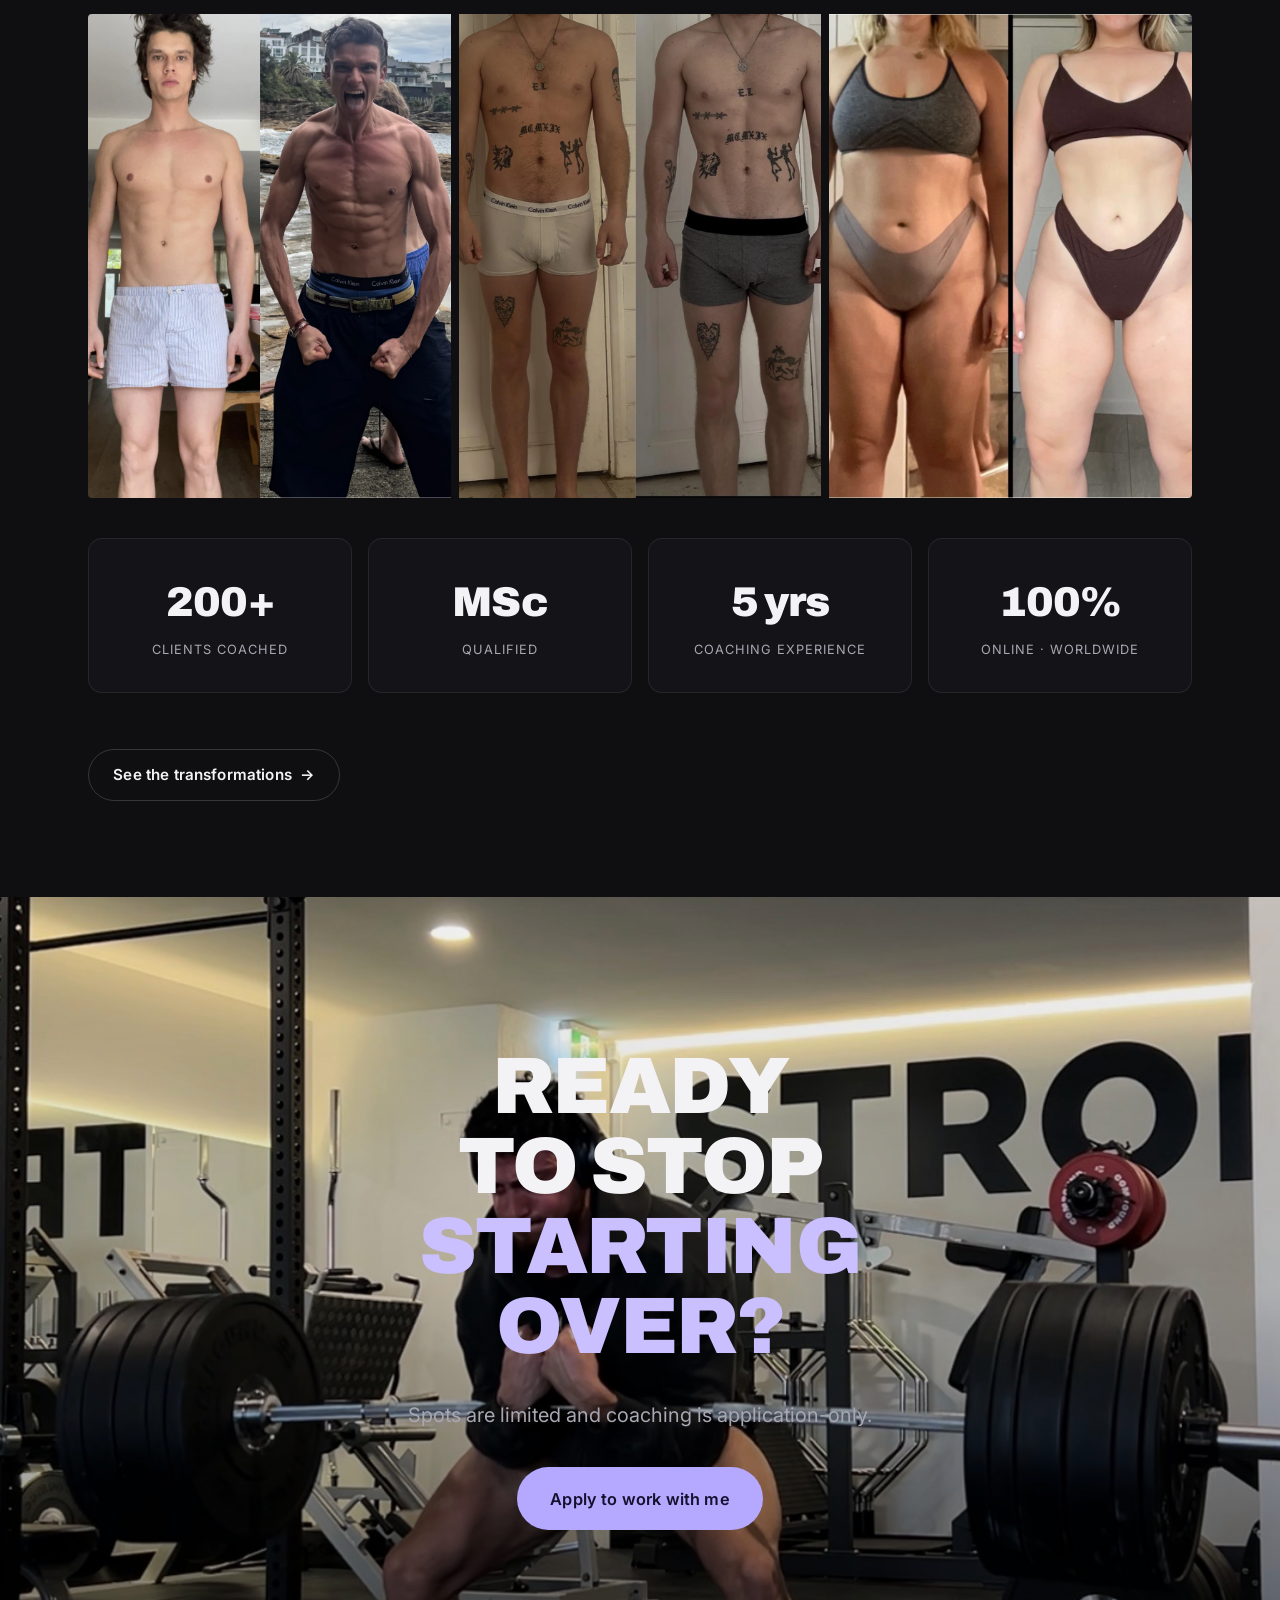
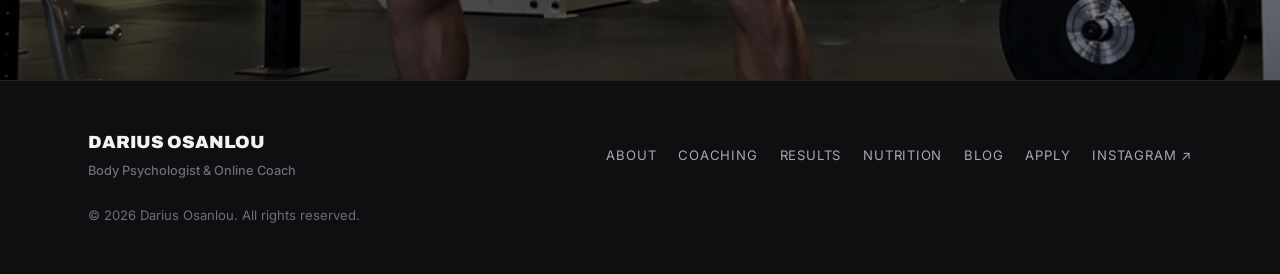
==== commit 9ff2c5bb: "Boost lilac glow intensity in method section background" ====
--- a/index.html
+++ b/index.html
@@ -149,7 +149,7 @@
 
 
   <!-- METHOD TEASER -->
-  <section class="section" style="position:relative; overflow:hidden; background:radial-gradient(circle at 15% 20%, rgba(181,168,255,0.14), transparent 55%), linear-gradient(180deg, var(--bg-2), var(--bg));">
+  <section class="section" style="position:relative; overflow:hidden; background:radial-gradient(circle at 12% 15%, rgba(181,168,255,0.32), transparent 58%), radial-gradient(circle at 88% 85%, rgba(202,191,255,0.22), transparent 55%), linear-gradient(180deg, var(--bg-2), var(--bg));">
     <div class="container" style="position:relative; z-index:1;">
       <p class="section__kicker reveal">The Method</p>
       <h2 class="section__title reveal">Body psychology, in four layers.</h2>
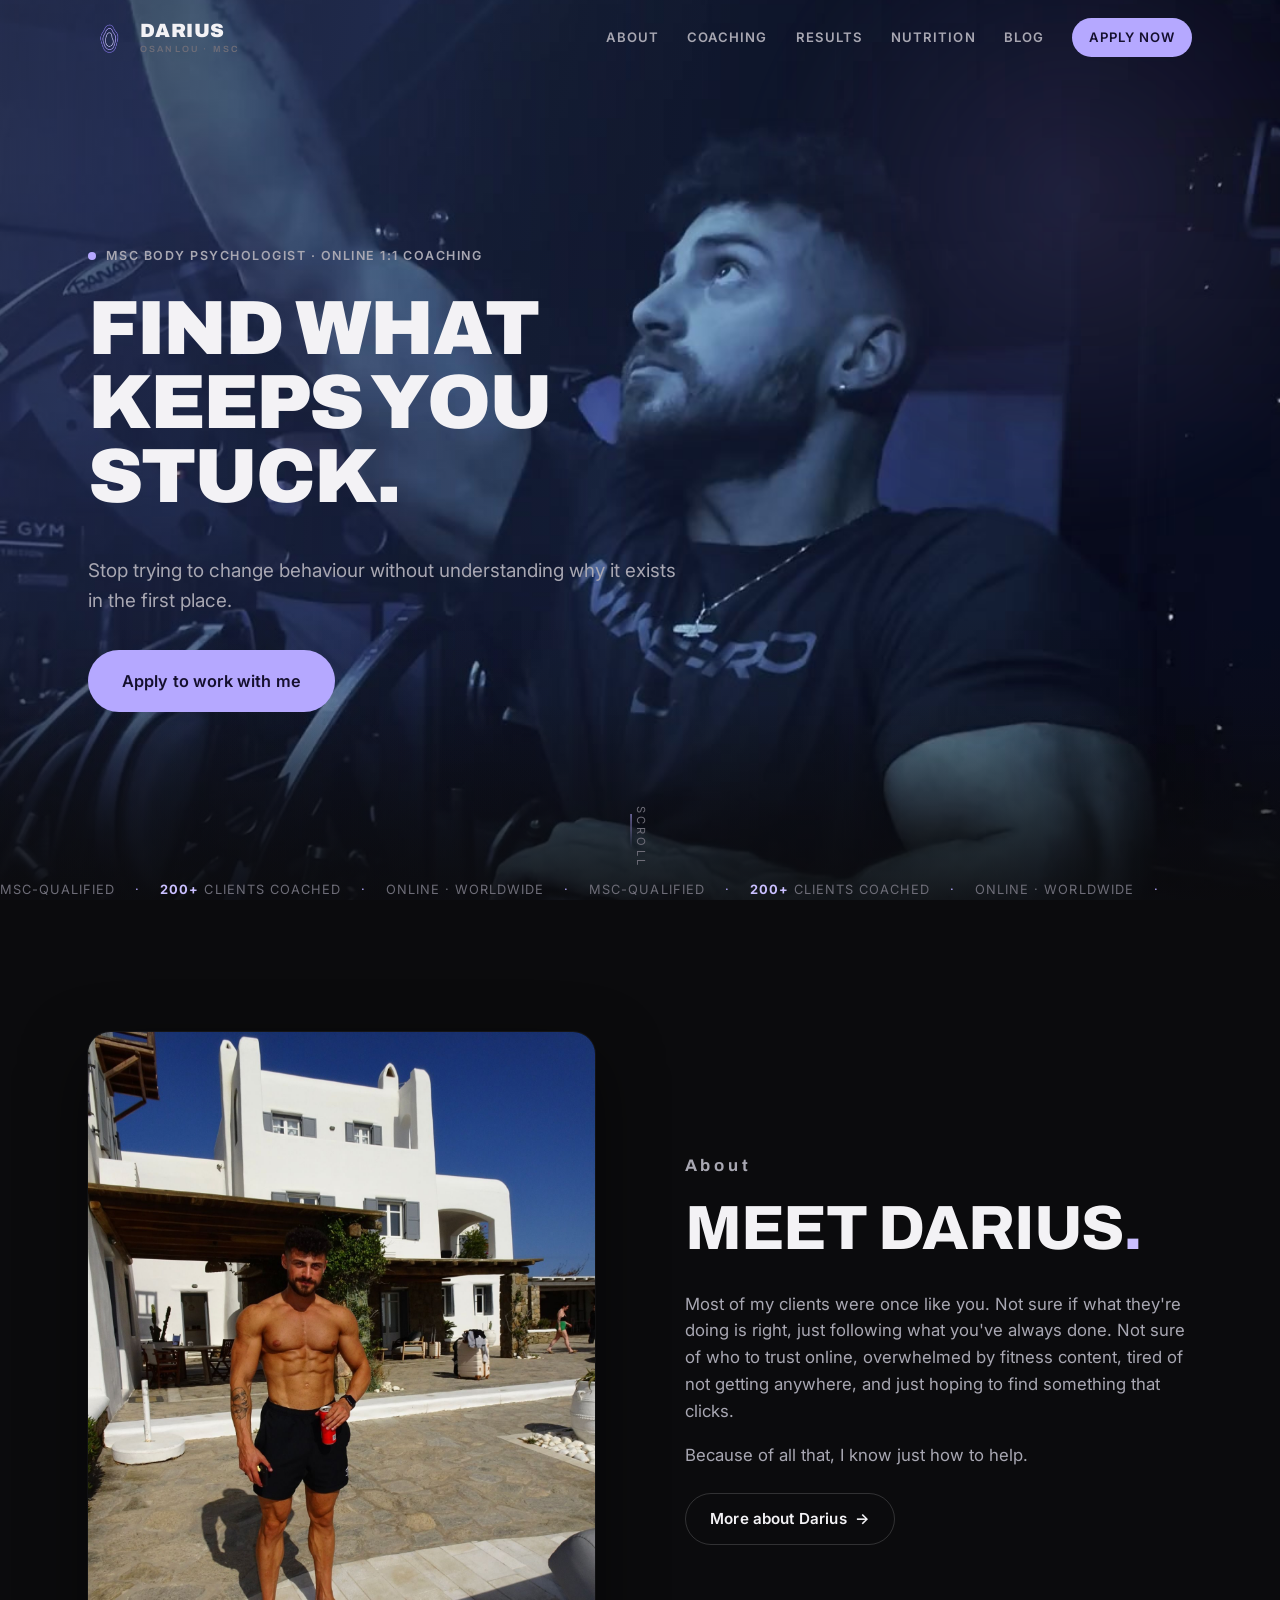
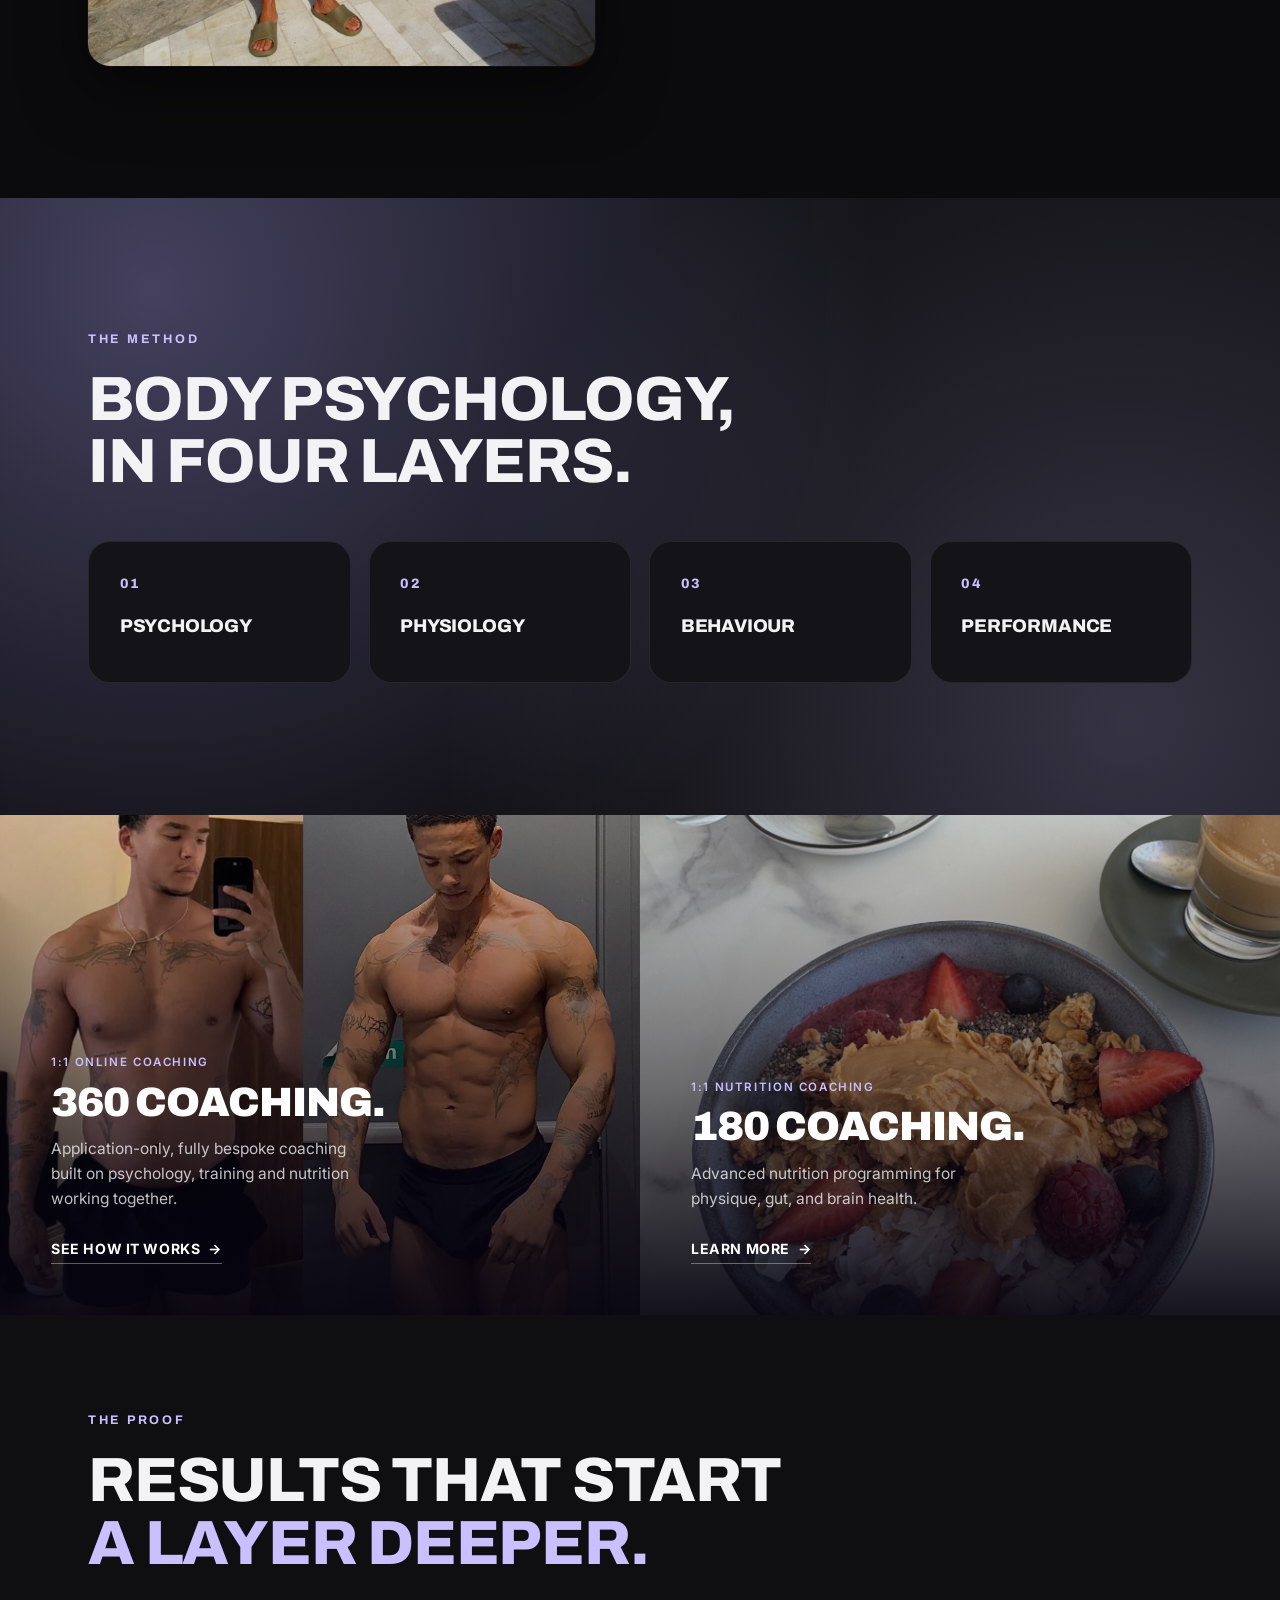
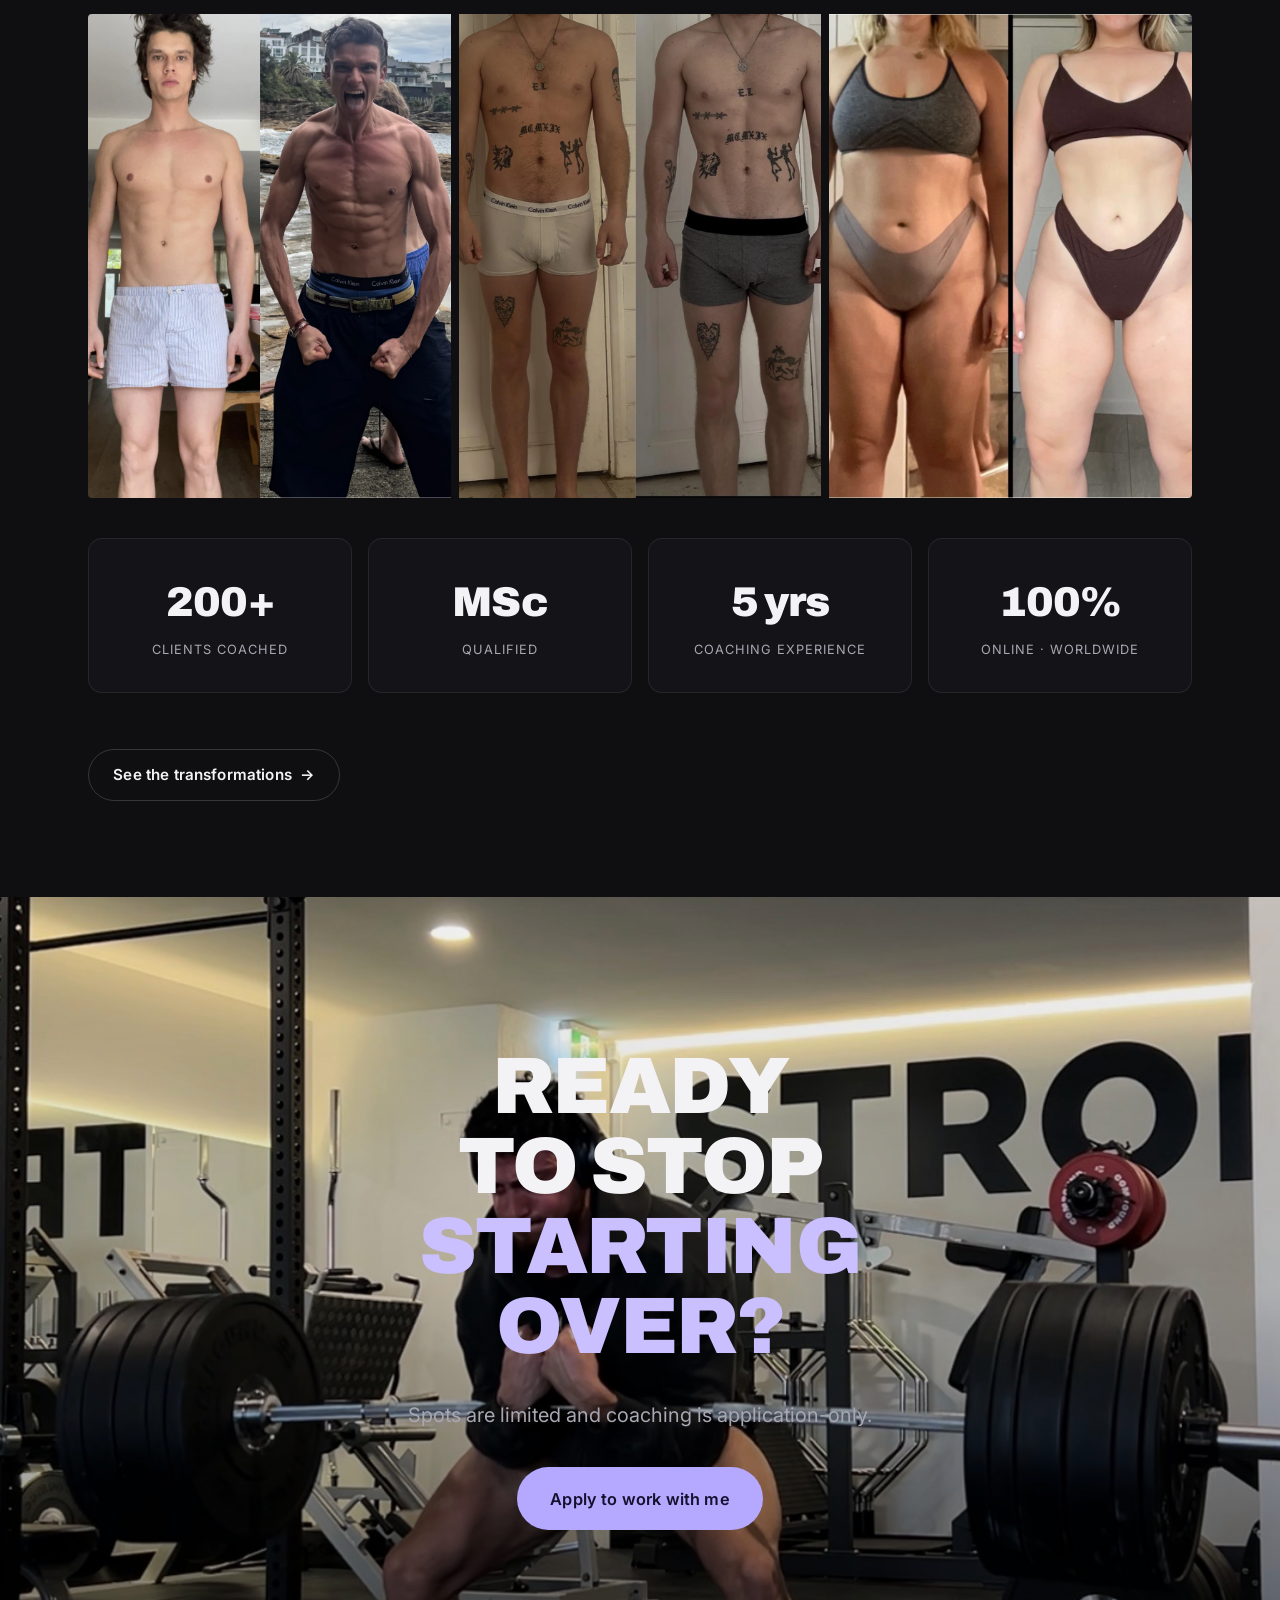
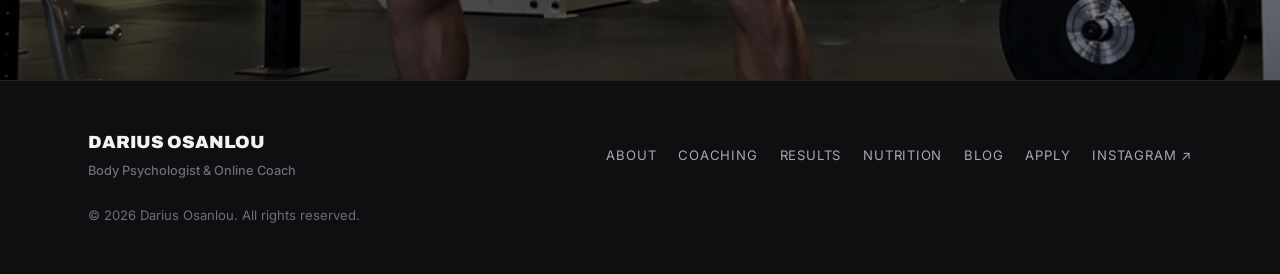
==== commit dae3cf1c: "Replace hero video with static first-frame photo (video play button on mobile)" ====
--- a/index.html
+++ b/index.html
@@ -97,9 +97,7 @@
   <!-- HERO -->
   <section class="hero" id="top">
     <div class="hero__bg" aria-hidden="true">
-      <video class="hero__video" autoplay muted loop playsinline style="opacity:1; object-position:center 30%;">
-        <source src="assets/hero.mp4" type="video/mp4" />
-      </video>
+      <img src="assets/hero-still.jpg" alt="" style="width:100%; height:100%; object-fit:cover; object-position:center 30%;" />
       <div class="hero__video-overlay"></div>
     </div>
     <div class="container hero__inner">
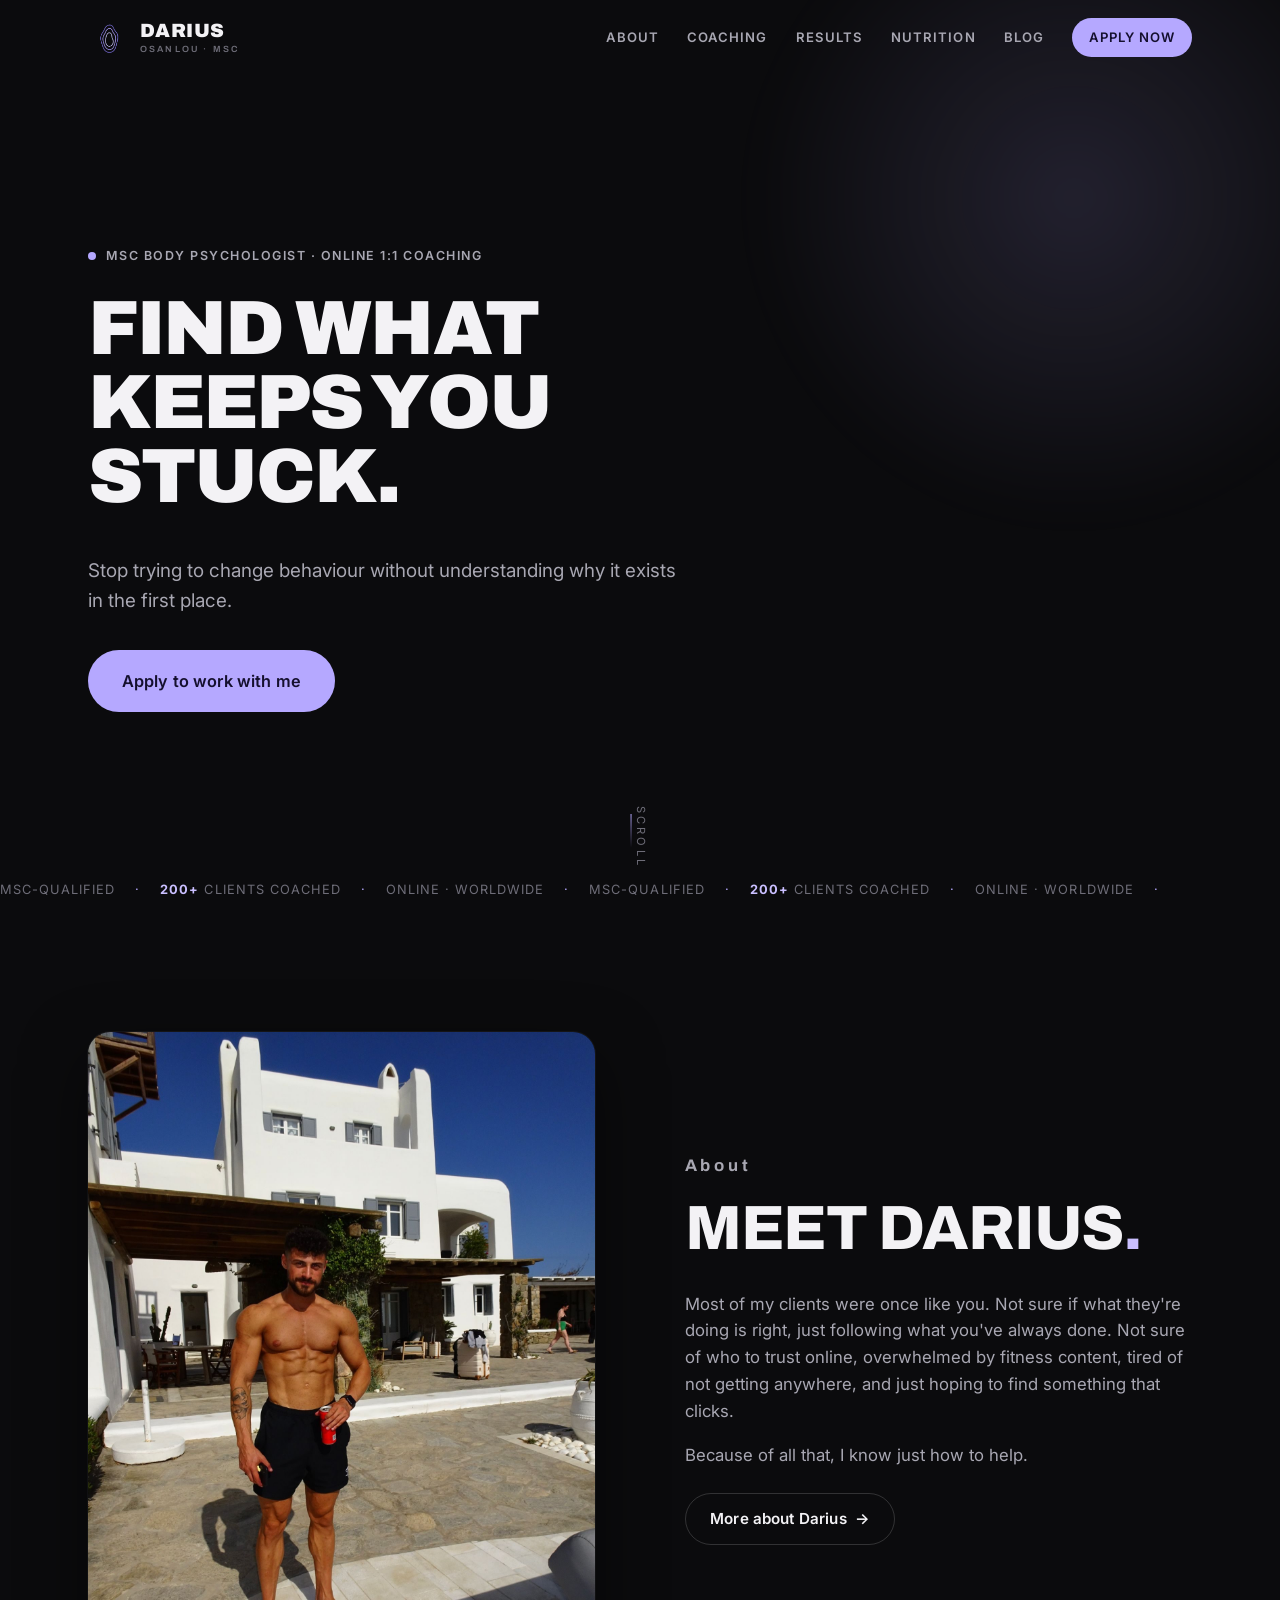
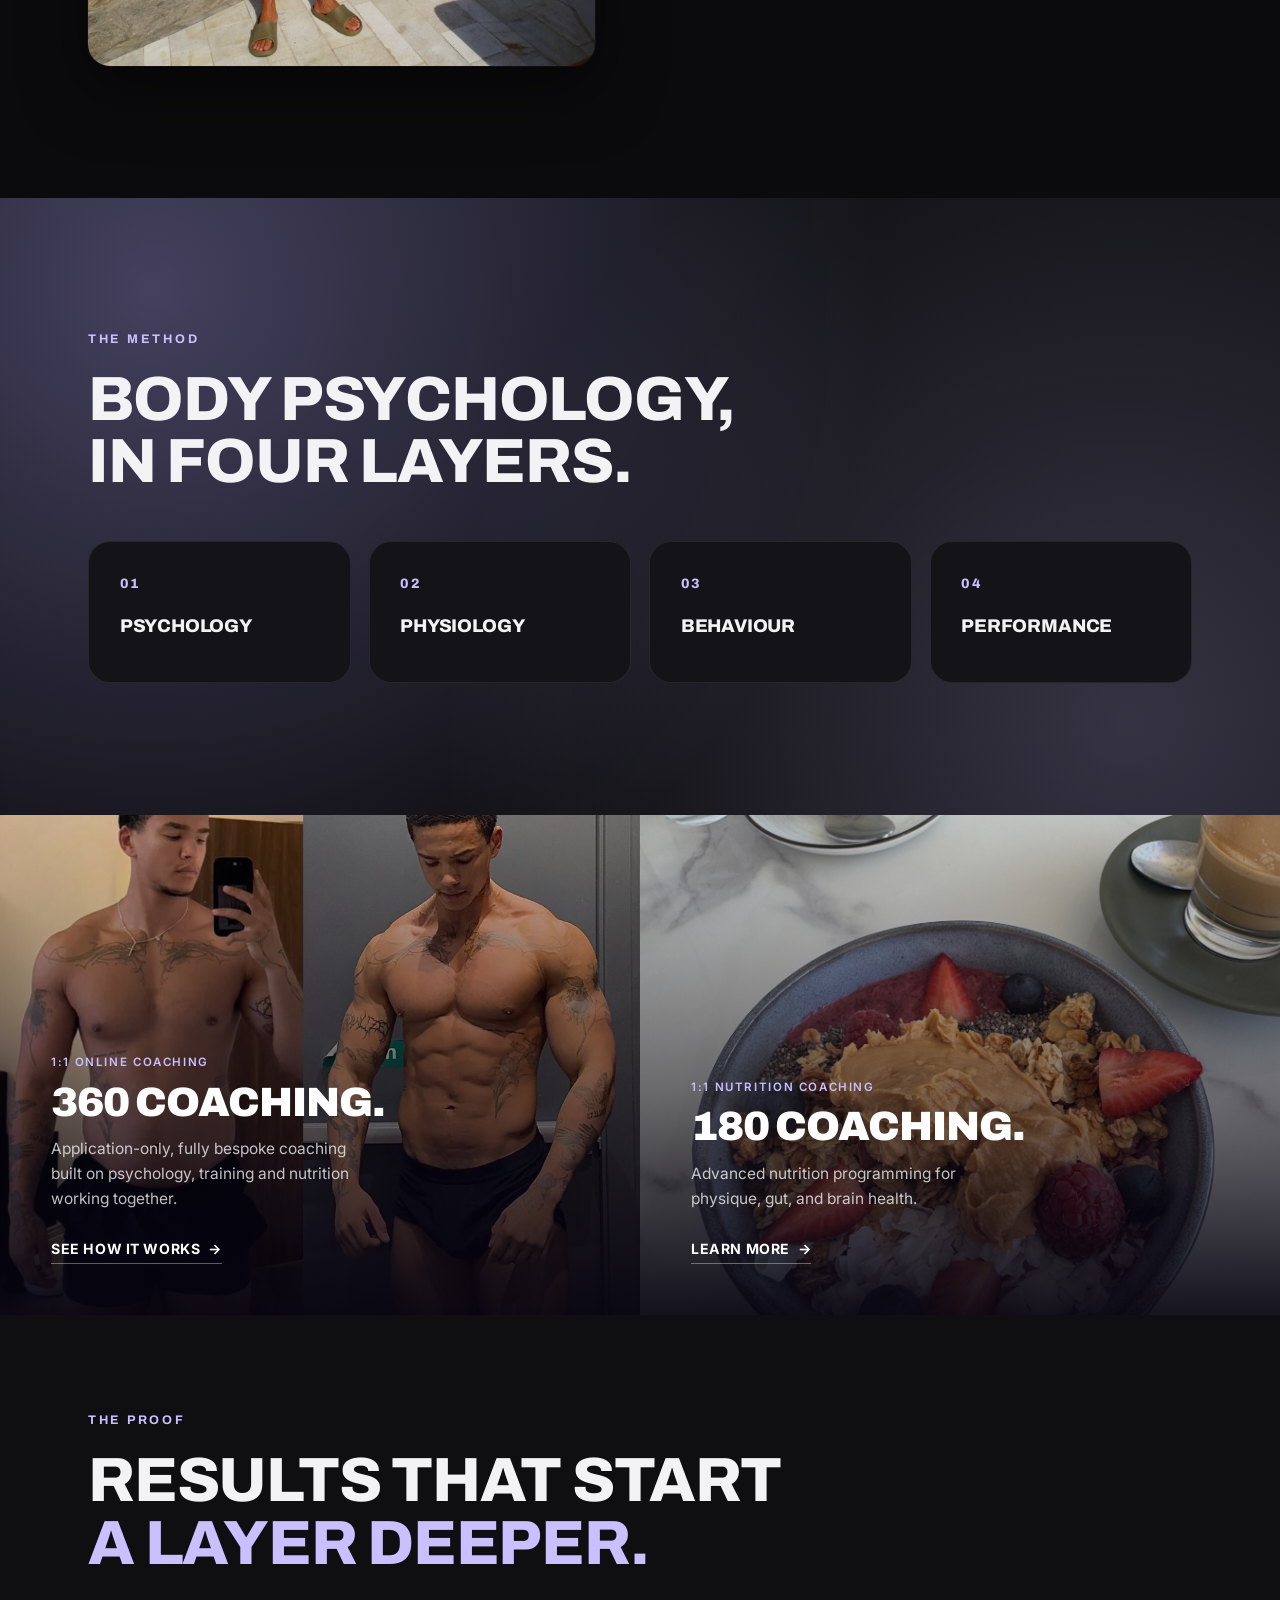
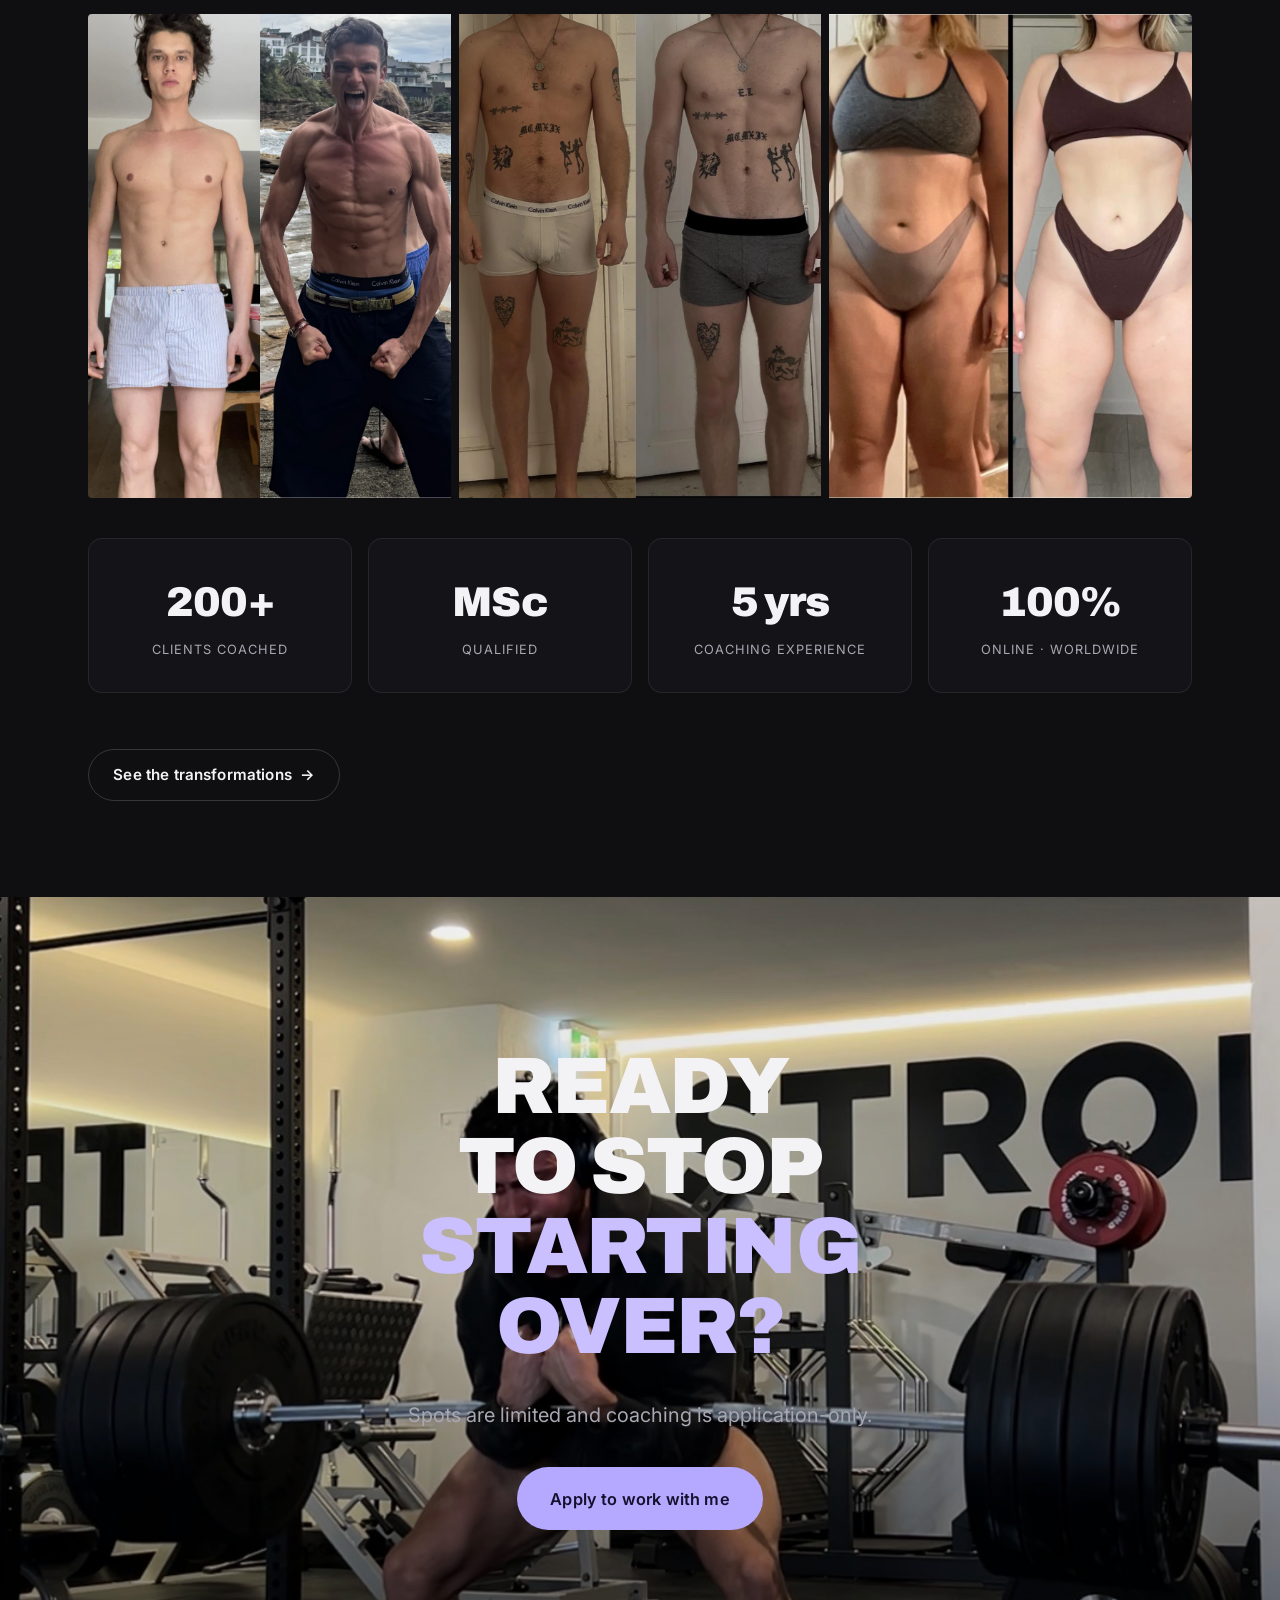
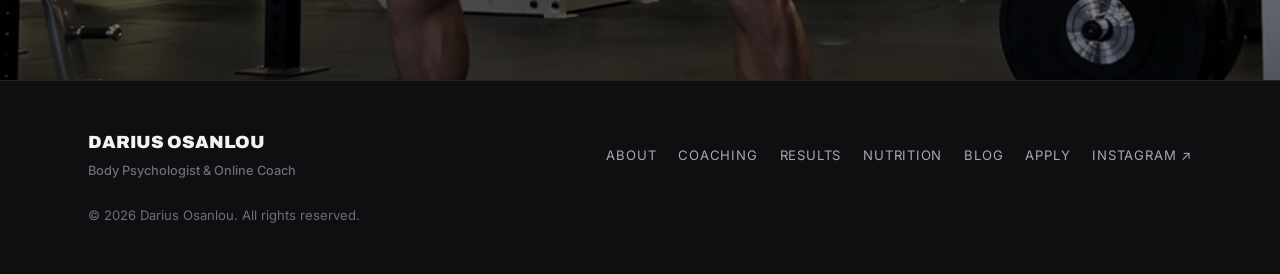
==== commit 29561e37: "Play hero video on desktop only; mobile keeps static photo" ====
--- a/index.html
+++ b/index.html
@@ -97,7 +97,8 @@
   <!-- HERO -->
   <section class="hero" id="top">
     <div class="hero__bg" aria-hidden="true">
-      <img src="assets/hero-still.jpg" alt="" style="width:100%; height:100%; object-fit:cover; object-position:center 30%;" />
+      <img class="hero__bg-photo" src="assets/hero-still.jpg" alt="" style="width:100%; height:100%; object-fit:cover; object-position:center 30%;" />
+      <video id="heroVideo" class="hero__video" muted loop playsinline preload="none" style="opacity:1; object-position:center 30%; display:none;"></video>
       <div class="hero__video-overlay"></div>
     </div>
     <div class="container hero__inner">
